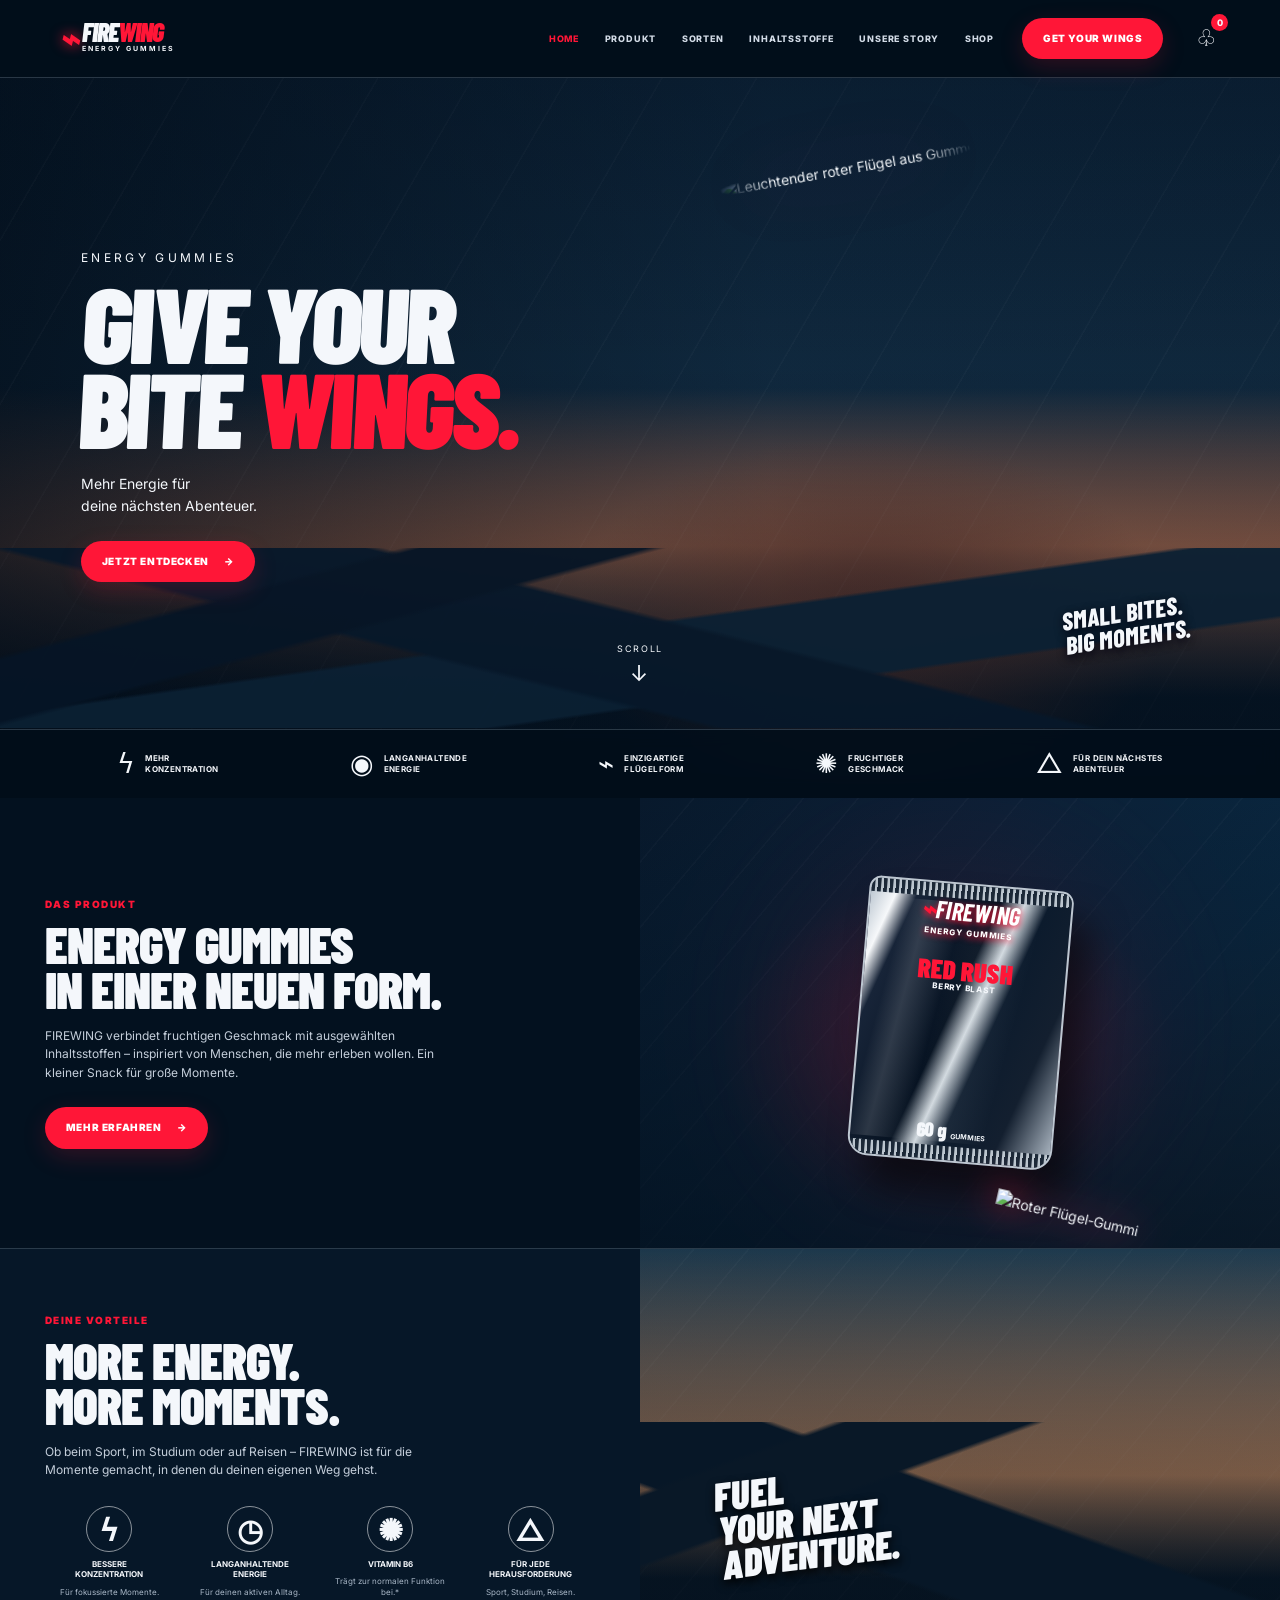
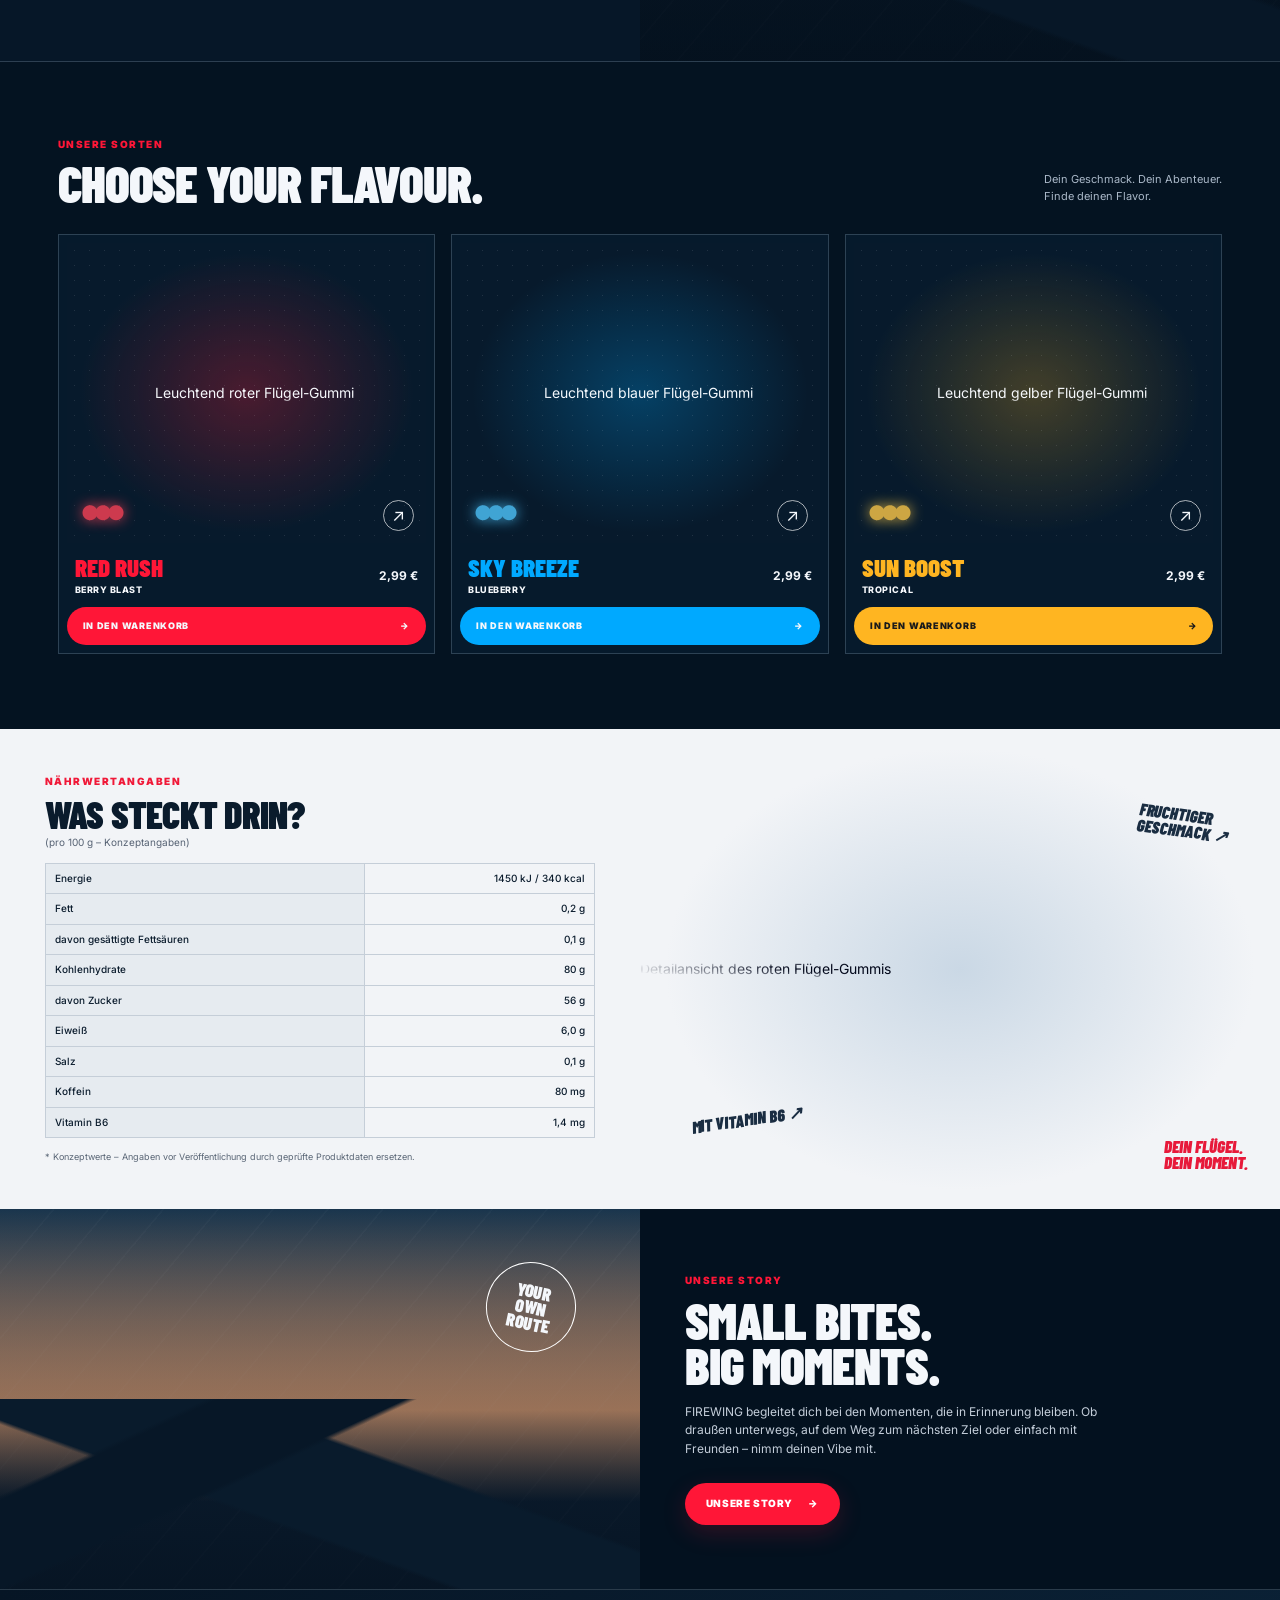
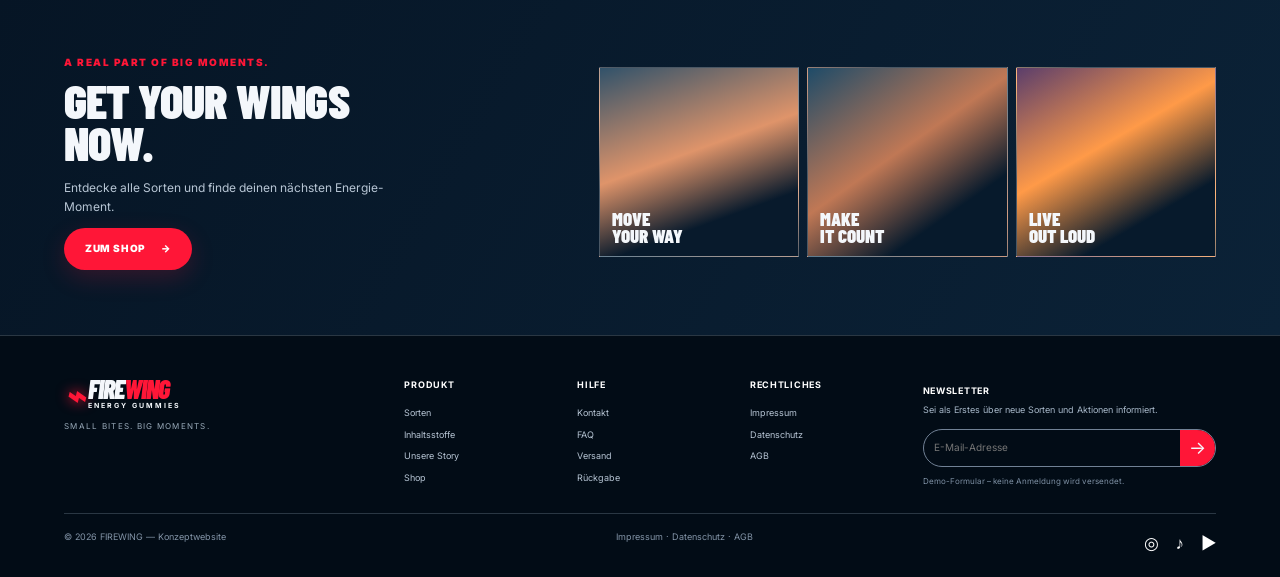
==== index.html @ 2014337f "Add files via upload" ====
<!DOCTYPE html>
<html lang="de">
<head>
<meta charset="UTF-8"><meta name="viewport" content="width=device-width, initial-scale=1">
<meta name="theme-color" content="#04111f">
<meta name="description" content="FIREWING Energy Gummies – kleine Bites, große Momente. Entdecke deine Sorte.">
<title>FIREWING — Energy Gummies</title>
<link rel="preconnect" href="https://fonts.googleapis.com"><link rel="preconnect" href="https://fonts.gstatic.com" crossorigin>
<link href="https://fonts.googleapis.com/css2?family=Barlow+Condensed:wght@500;600;700;800;900&family=Inter:wght@400;500;600;700;800&display=swap" rel="stylesheet">
<link rel="stylesheet" href="style.css"><script src="script.js" defer></script>
</head>
<body>
<header class="header">
  <a class="logo" href="#home" aria-label="FIREWING Startseite"><span class="logo-wings">⌁</span><span>FIRE<span class="red">WING</span><small>ENERGY GUMMIES</small></span></a>
  <button class="mobile-menu" id="menuToggle" aria-label="Navigation öffnen">☰</button>
  <nav id="nav"><a href="#home">HOME</a><a href="#product">PRODUKT</a><a href="#sorten">SORTEN</a><a href="#ingredients">INHALTSSTOFFE</a><a href="#story">UNSERE STORY</a><a href="#shop">SHOP</a></nav>
  <button class="header-cta" data-scroll="#sorten">GET YOUR WINGS</button><button class="cart-icon" id="openCart" aria-label="Warenkorb öffnen">♧ <b id="cartCount">0</b></button>
</header>
<main>
<section class="hero" id="home">
  <div class="hero-bg"></div><div class="hero-content"><p class="kicker">ENERGY GUMMIES</p><h1>GIVE YOUR<br>BITE <em>WINGS.</em></h1><p class="hero-sub">Mehr Energie für<br>deine nächsten Abenteuer.</p><a class="pill-btn" href="#sorten">JETZT ENTDECKEN <span>→</span></a></div>
  <div class="hero-wing wing-float"><img src="assets/red-wing.jpg" alt="Leuchtender roter Flügel aus Gummi"></div>
  <div class="hero-side-note">SMALL BITES.<br>BIG MOMENTS.</div><div class="hero-scroll">SCROLL <span>↓</span></div>
  <div class="benefit-strip"><div>ϟ <span>MEHR<br>KONZENTRATION</span></div><div>◉ <span>LANGANHALTENDE<br>ENERGIE</span></div><div>⌁ <span>EINZIGARTIGE<br>FLÜGELFORM</span></div><div>✺ <span>FRUCHTIGER<br>GESCHMACK</span></div><div>△ <span>FÜR DEIN NÄCHSTES<br>ABENTEUER</span></div></div>
</section>
<section class="product-story split-section" id="product">
  <div class="copy-block"><p class="section-kicker">DAS PRODUKT</p><h2>ENERGY GUMMIES<br>IN EINER NEUEN FORM.</h2><p>FIREWING verbindet fruchtigen Geschmack mit ausgewählten Inhaltsstoffen – inspiriert von Menschen, die mehr erleben wollen. Ein kleiner Snack für große Momente.</p><a class="pill-btn" href="#ingredients">MEHR ERFAHREN <span>→</span></a></div>
  <div class="packshot-scene"><div class="pack-glow"></div><div class="pack"><div class="pack-shine"></div><div class="pack-logo">⌁<b>FIREWING</b><small>ENERGY GUMMIES</small></div><div class="pack-name">RED RUSH</div><div class="pack-flavor">BERRY BLAST</div><img src="assets/red-wing.jpg" alt="" class="pack-wing"><div class="pack-weight">60 g <span>GUMMIES</span></div></div><img class="pack-wing-extra" src="assets/red-wing.jpg" alt="Roter Flügel-Gummi"></div>
</section>
<section class="benefits split-section" id="ingredients">
 <div class="copy-block"><p class="section-kicker">DEINE VORTEILE</p><h2>MORE ENERGY.<br>MORE MOMENTS.</h2><p>Ob beim Sport, im Studium oder auf Reisen – FIREWING ist für die Momente gemacht, in denen du deinen eigenen Weg gehst.</p><div class="benefit-icons"><div><b>ϟ</b><strong>BESSERE<br>KONZENTRATION</strong><small>Für fokussierte Momente.</small></div><div><b>◷</b><strong>LANGANHALTENDE<br>ENERGIE</strong><small>Für deinen aktiven Alltag.</small></div><div><b>✺</b><strong>VITAMIN B6</strong><small>Trägt zur normalen Funktion bei.*</small></div><div><b>△</b><strong>FÜR JEDE<br>HERAUSFORDERUNG</strong><small>Sport, Studium, Reisen.</small></div></div></div>
 <div class="adventure-image"><div class="adventure-caption">FUEL<br>YOUR NEXT<br>ADVENTURE.</div></div>
</section>
<section class="sorten section" id="sorten"><div class="section-head"><div><p class="section-kicker">UNSERE SORTEN</p><h2>CHOOSE YOUR FLAVOUR.</h2></div><p>Dein Geschmack. Dein Abenteuer.<br>Finde deinen Flavor.</p></div>
<div class="product-grid">
<article class="flavor-card red-card"><button class="flavor-art" data-details="red" aria-label="Red Rush Produktdetails öffnen"><img src="assets/red-wing.jpg" alt="Leuchtend roter Flügel-Gummi"><span class="fruit fruit-red">● ● ●</span><span class="round-arrow">↗</span></button><div class="flavor-meta"><div><h3>RED RUSH</h3><p>BERRY BLAST</p></div><strong>2,99 €</strong></div><button class="buy-btn" data-add="red">IN DEN WARENKORB <span>→</span></button></article>
<article class="flavor-card blue-card"><button class="flavor-art" data-details="blue" aria-label="Sky Breeze Produktdetails öffnen"><img src="assets/blue-wing.jpg" alt="Leuchtend blauer Flügel-Gummi"><span class="fruit fruit-blue">● ● ●</span><span class="round-arrow">↗</span></button><div class="flavor-meta"><div><h3>SKY BREEZE</h3><p>BLUEBERRY</p></div><strong>2,99 €</strong></div><button class="buy-btn" data-add="blue">IN DEN WARENKORB <span>→</span></button></article>
<article class="flavor-card yellow-card"><button class="flavor-art" data-details="yellow" aria-label="Sun Boost Produktdetails öffnen"><img src="assets/yellow-wing.jpg" alt="Leuchtend gelber Flügel-Gummi"><span class="fruit fruit-yellow">● ● ●</span><span class="round-arrow">↗</span></button><div class="flavor-meta"><div><h3>SUN BOOST</h3><p>TROPICAL</p></div><strong>2,99 €</strong></div><button class="buy-btn" data-add="yellow">IN DEN WARENKORB <span>→</span></button></article>
</div></section>
<section class="ingredients-band"><div class="nutrition-card"><p class="section-kicker">NÄHRWERTANGABEN</p><h2>WAS STECKT DRIN?</h2><p class="subnote">(pro 100 g – Konzeptangaben)</p><table><tbody><tr><th>Energie</th><td>1450 kJ / 340 kcal</td></tr><tr><th>Fett</th><td>0,2 g</td></tr><tr><th>davon gesättigte Fettsäuren</th><td>0,1 g</td></tr><tr><th>Kohlenhydrate</th><td>80 g</td></tr><tr><th>davon Zucker</th><td>56 g</td></tr><tr><th>Eiweiß</th><td>6,0 g</td></tr><tr><th>Salz</th><td>0,1 g</td></tr><tr><th>Koffein</th><td>80 mg</td></tr><tr><th>Vitamin B6</th><td>1,4 mg</td></tr></tbody></table><small>* Konzeptwerte – Angaben vor Veröffentlichung durch geprüfte Produktdaten ersetzen.</small></div><div class="ingredients-art"><img src="assets/red-wing.jpg" alt="Detailansicht des roten Flügel-Gummis"><div class="annotation annotation-one">FRUCHTIGER<br>GESCHMACK ↗</div><div class="annotation annotation-two">MIT VITAMIN B6 ↗</div><div class="annotation annotation-three">DEIN FLÜGEL.<br>DEIN MOMENT.</div></div></section>
<section class="story split-section" id="story"><div class="story-image"><div class="story-stamp">YOUR<br>OWN<br>ROUTE</div></div><div class="copy-block"><p class="section-kicker">UNSERE STORY</p><h2>SMALL BITES.<br>BIG MOMENTS.</h2><p>FIREWING begleitet dich bei den Momenten, die in Erinnerung bleiben. Ob draußen unterwegs, auf dem Weg zum nächsten Ziel oder einfach mit Freunden – nimm deinen Vibe mit.</p><a class="pill-btn" href="#shop">UNSERE STORY <span>→</span></a></div></section>
<section class="community" id="shop"><div class="community-copy"><p class="section-kicker">A REAL PART OF BIG MOMENTS.</p><h2>GET YOUR WINGS<br>NOW.</h2><p>Entdecke alle Sorten und finde deinen nächsten Energie-Moment.</p><a class="pill-btn" href="#sorten">ZUM SHOP <span>→</span></a></div><div class="community-tiles"><div class="tile tile-one">MOVE<br>YOUR WAY</div><div class="tile tile-two">MAKE<br>IT COUNT</div><div class="tile tile-three">LIVE<br>OUT LOUD</div></div></section>
</main>
<footer class="footer"><div class="footer-brand"><a class="logo" href="#home"><span class="logo-wings">⌁</span><span>FIRE<span class="red">WING</span><small>ENERGY GUMMIES</small></span></a><p>SMALL BITES. BIG MOMENTS.</p></div><div class="footer-column"><b>PRODUKT</b><a href="#sorten">Sorten</a><a href="#ingredients">Inhaltsstoffe</a><a href="#story">Unsere Story</a><a href="#shop">Shop</a></div><div class="footer-column"><b>HILFE</b><a href="#shop">Kontakt</a><a href="#ingredients">FAQ</a><a href="#shop">Versand</a><a href="#shop">Rückgabe</a></div><div class="footer-column"><b>RECHTLICHES</b><a href="#imprint">Impressum</a><a href="#imprint">Datenschutz</a><a href="#imprint">AGB</a></div><form class="newsletter" id="newsletter"><b>NEWSLETTER</b><p>Sei als Erstes über neue Sorten und Aktionen informiert.</p><div><input type="email" placeholder="E-Mail-Adresse" aria-label="E-Mail-Adresse" required><button aria-label="Newsletter anmelden">→</button></div><small id="newsletterMessage">Demo-Formular – keine Anmeldung wird versendet.</small></form><div class="footer-bottom" id="imprint"><span>© 2026 FIREWING — Konzeptwebsite</span><span>Impressum · Datenschutz · AGB</span><span class="socials">◎　♪　▶</span></div></footer>
<div class="overlay" id="overlay"></div><aside class="cart-drawer" id="cartDrawer" aria-label="Warenkorb" aria-hidden="true"><div class="drawer-head"><div><p class="section-kicker">DEINE AUSWAHL</p><h2>IM WARENKORB <span id="drawerCount">(0)</span></h2></div><button id="closeCart" aria-label="Warenkorb schließen">×</button></div><div id="cartItems" class="cart-items"></div><div id="emptyCart" class="empty-cart"><span>⌁</span><h3>NO WINGS YET.</h3><p>Wähle deinen Flavor und starte dein nächstes Abenteuer.</p></div><div id="cartSummary" class="cart-summary"><p><span>Zwischensumme</span><strong id="subtotal">0,00 €</strong></p><small>Versandkosten werden im nächsten Schritt berechnet.</small><button class="pill-btn" id="checkout">ZUR KASSE <span>→</span></button><small>Demo-Shop: Es wird keine echte Bestellung ausgelöst.</small></div></aside>
<div class="product-modal" id="productModal" aria-hidden="true"><button class="modal-close" id="closeModal" aria-label="Schließen">×</button><div id="modalImage" class="modal-image"></div><div class="modal-info"><p class="section-kicker">DEIN FLAVOR</p><h2 id="modalTitle">RED RUSH</h2><p id="modalSubtitle" class="modal-subtitle">BERRY BLAST</p><p id="modalDescription"></p><div class="modal-tabs"><button class="active" data-modal-tab="overview">ÜBERSICHT</button><button data-modal-tab="ingredients">INHALTSSTOFFE</button><button data-modal-tab="nutrition">NÄHRWERTE</button></div><div id="modalTabContent"></div><div class="modal-buy"><strong id="modalPrice">2,99 €</strong><button class="pill-btn" id="modalAdd">JETZT KAUFEN <span>→</span></button></div></div></div>
<div id="toast" class="toast" role="status" aria-live="polite"></div>
</body></html>
---- style.css ----
*{box-sizing:border-box} :root{--bg:#03111f;--bg2:#061a2c;--panel:#071d31;--white:#f4f7fb;--muted:#b4c1d0;--line:rgba(200,222,244,.2);--red:#ff1637;--blue:#00a9ff;--yellow:#ffb521;--head:"Barlow Condensed",Impact,sans-serif;--body:"Inter",Arial,sans-serif}html{scroll-behavior:smooth;scroll-padding-top:85px}body{margin:0;background:var(--bg);color:var(--white);font:14px/1.55 var(--body)}body.lock{overflow:hidden}button,input{font:inherit}button,a{-webkit-tap-highlight-color:transparent}button{cursor:pointer;color:inherit}a{color:inherit;text-decoration:none}.header{height:78px;padding:0 4.5%;display:flex;align-items:center;gap:28px;position:sticky;top:0;z-index:30;background:rgba(2,14,26,.93);border-bottom:1px solid var(--line);backdrop-filter:blur(16px)}.logo{display:flex;align-items:center;gap:5px;font:900 26px/.85 var(--head);font-style:italic;letter-spacing:-1px;white-space:nowrap}.logo-wings{font-size:34px;color:var(--red);text-shadow:0 0 13px #ff1637}.logo .red{color:var(--red)}.logo small{display:block;font:700 7px/1.8 var(--body);letter-spacing:2px;text-align:center}.header nav{display:flex;align-items:center;justify-content:center;gap:clamp(12px,2vw,29px);margin-left:auto}.header nav a,.header-cta{font-size:9px;font-weight:800;letter-spacing:.09em;white-space:nowrap}.header nav a{color:#d2dbe6}.header nav a:first-child,.header nav a:hover{color:var(--red)}.header-cta,.pill-btn{border:0;background:var(--red);color:white;border-radius:99px;font-size:10px;font-weight:900;letter-spacing:.06em;padding:13px 21px;display:inline-flex;align-items:center;justify-content:center;gap:15px;box-shadow:0 8px 24px rgba(255,22,55,.18);transition:transform .2s,filter .2s;white-space:nowrap}.header-cta:hover,.pill-btn:hover{transform:translateY(-2px);filter:brightness(1.1)}.cart-icon{background:transparent;border:0;font-size:23px;position:relative;padding:5px}.cart-icon b{position:absolute;right:-6px;top:-2px;width:17px;height:17px;border-radius:50%;background:var(--red);font:800 9px var(--body);display:grid;place-items:center}.mobile-menu{display:none;background:none;border:0;font-size:24px}.hero{min-height:650px;position:relative;overflow:hidden;display:flex;align-items:center;padding:60px 4.5% 105px;background:linear-gradient(90deg,rgba(2,13,25,.8),rgba(2,13,25,.28) 60%,rgba(2,13,25,.3)),radial-gradient(ellipse at 68% 75%,#8b4b39 0,transparent 24%),linear-gradient(180deg,#102a43 0%,#15334c 43%,#e18b63 65%,#0a1d30 86%)}.hero:before{content:"";position:absolute;inset:0;background:linear-gradient(180deg,rgba(1,12,23,.2),transparent 40%,rgba(2,13,25,.7)),repeating-linear-gradient(120deg,transparent 0 80px,rgba(255,255,255,.025) 81px 82px);pointer-events:none}.hero:after{content:"";position:absolute;left:-4%;right:-4%;bottom:70px;height:180px;background:linear-gradient(165deg,transparent 0 22%,#061526 23% 34%,transparent 35%),linear-gradient(14deg,transparent 0 36%,#07182a 37% 54%,transparent 55%),linear-gradient(172deg,transparent 0 46%,#0b2033 47% 68%,transparent 69%);opacity:.95}.hero-content{position:relative;z-index:3;max-width:590px}.kicker{letter-spacing:.28em;font-size:12px;margin:0 0 12px}.hero h1{font:900 clamp(68px,8.3vw,120px)/.8 var(--head);letter-spacing:-.035em;margin:0;text-transform:uppercase;transform:skew(-3deg)}.hero h1 em{font-style:normal;color:var(--red)}.hero-sub{font-size:14px;margin:24px 0 24px}.hero-wing{position:absolute;z-index:2;width:40%;right:4%;top:8%;transform:rotate(-10deg);filter:drop-shadow(0 0 35px rgba(255,25,55,.42));animation:float 6s ease-in-out infinite}.hero-wing img{width:100%;height:auto;mix-blend-mode:screen;mask-image:radial-gradient(ellipse at center,black 43%,transparent 72%)}@keyframes float{0%,100%{transform:translateY(0) rotate(-10deg)}50%{transform:translateY(-13px) rotate(-6deg)}}.hero-side-note{position:absolute;z-index:3;right:7%;bottom:150px;font:italic 800 25px/.95 var(--head);transform:rotate(-8deg);text-shadow:0 3px 10px #001}.hero-scroll{position:absolute;z-index:4;bottom:108px;left:50%;transform:translateX(-50%);font-size:9px;letter-spacing:.18em;text-align:center}.hero-scroll span{display:block;font-size:22px}.benefit-strip{position:absolute;z-index:5;bottom:0;left:0;right:0;min-height:69px;background:rgba(2,14,26,.84);border-top:1px solid var(--line);display:flex;justify-content:space-around;align-items:center;gap:12px;padding:12px 4.5%;backdrop-filter:blur(9px)}.benefit-strip div{display:flex;align-items:center;gap:10px;font-size:27px}.benefit-strip span{font-size:8px;font-weight:700;line-height:1.35;letter-spacing:.05em}.split-section{display:grid;grid-template-columns:1fr 1fr;min-height:350px;border-bottom:1px solid var(--line);position:relative;overflow:hidden}.copy-block{padding:64px 7%;align-self:center;position:relative;z-index:2}.section-kicker{font-size:10px;color:var(--red);font-weight:900;letter-spacing:.15em;margin:0 0 8px}.copy-block h2,.section-head h2,.nutrition-card h2,.community h2{font:900 clamp(36px,4vw,55px)/.88 var(--head);letter-spacing:-.02em;margin:0 0 16px;text-transform:uppercase}.copy-block p:not(.section-kicker){font-size:12px;color:#c4ceda;max-width:420px}.copy-block .pill-btn{margin-top:13px}.packshot-scene{position:relative;min-height:380px;display:grid;place-items:center;overflow:hidden;background:radial-gradient(ellipse at 48% 57%,rgba(255,24,58,.22),transparent 48%),linear-gradient(140deg,#08192c,#0a2740 65%,#172d42)}.packshot-scene:before,.adventure-image:before,.story-image:before{content:"";position:absolute;inset:0;background:linear-gradient(180deg,transparent,#020d19a8),repeating-linear-gradient(130deg,transparent 0 40px,rgba(255,255,255,.025) 41px 42px)}.pack-glow{position:absolute;width:310px;height:310px;border-radius:50%;background:#ff183b;filter:blur(90px);opacity:.13}.pack{width:205px;height:280px;position:relative;z-index:2;border-radius:12px 12px 20px 20px;background:linear-gradient(110deg,#b4c0cb,#f6f8fa 10%,#172438 17%,#071322 45%,#d1d9df 53%,#0c1b2d 61%,#131f2f 80%,#b2bdc8);box-shadow:20px 30px 35px #0008;transform:rotate(5deg);border:2px solid #bdc7d1;overflow:hidden;text-align:center;padding:15px 9px}.pack:before,.pack:after{content:"";position:absolute;left:0;right:0;height:14px;background:repeating-linear-gradient(90deg,#1b2837 0 3px,#bbc5ce 4px 6px);top:0}.pack:after{top:auto;bottom:0}.pack-shine{position:absolute;inset:18px 0;background:linear-gradient(100deg,transparent 15%,#fff2 24%,transparent 39%,#fff1 55%,transparent 72%)}.pack-logo{position:relative;z-index:2;color:white;font:italic 900 25px/.9 var(--head);text-shadow:0 2px 6px #f13}.pack-logo:first-letter{color:var(--red)}.pack-logo small{display:block;font:800 8px var(--body);letter-spacing:1px;margin-top:5px}.pack-name{position:relative;z-index:2;color:var(--red);font:900 27px/.9 var(--head);margin-top:20px}.pack-flavor{position:relative;z-index:2;font-size:8px;font-weight:800;letter-spacing:.1em}.pack-wing{position:absolute;z-index:1;width:160%;left:-28%;top:36%;mix-blend-mode:screen;opacity:.95}.pack-weight{position:absolute;z-index:3;bottom:18px;left:0;right:0;font:900 20px var(--head)}.pack-weight span{font:700 7px var(--body)}.pack-wing-extra{position:absolute;width:53%;right:-8%;bottom:0;z-index:3;mix-blend-mode:screen;filter:drop-shadow(0 0 18px #f13);transform:rotate(13deg)}.benefits{background:linear-gradient(90deg,#061728 0%,#061728 50%,transparent 100%)}.benefit-icons{display:grid;grid-template-columns:repeat(4,1fr);gap:12px;margin-top:26px}.benefit-icons div{text-align:center;display:flex;flex-direction:column;align-items:center;gap:7px}.benefit-icons b{font-size:30px;border:1px solid #ffffff88;border-radius:50%;width:46px;height:46px;display:grid;place-items:center}.benefit-icons strong{font-size:8px;line-height:1.3}.benefit-icons small{font-size:8px;color:#aab8c8;line-height:1.3}.adventure-image{position:relative;min-height:400px;background:linear-gradient(90deg,#06152345,#06152333),linear-gradient(180deg,#24445a,#e7a06c 55%,#0b1c2c 80%);overflow:hidden}.adventure-image:after{content:"";position:absolute;inset:42% -10% 0;background:linear-gradient(160deg,transparent 0 18%,#091827 19% 32%,transparent 33%),linear-gradient(20deg,transparent 0 38%,#071727 39% 59%,transparent 60%)}.adventure-caption{position:absolute;z-index:2;left:12%;bottom:22%;font:italic 900 40px/.85 var(--head);transform:rotate(-7deg);text-shadow:0 4px 10px #000}.sorten{padding:75px 4.5%;background:#041321}.section-head{display:flex;align-items:flex-end;justify-content:space-between;margin-bottom:28px}.section-head h2{margin-bottom:0}.section-head>p{font-size:11px;color:#aab8c8;margin:0}.product-grid{display:grid;grid-template-columns:repeat(3,1fr);gap:16px}.flavor-card{min-width:0;border:1px solid var(--line);background:#061a2c;padding:8px;transition:transform .25s,border-color .25s}.flavor-card:hover{transform:translateY(-5px);border-color:#ffffff77}.flavor-art{width:100%;height:250px;position:relative;display:grid;place-items:center;overflow:hidden;border:0;background:radial-gradient(ellipse at center,rgba(255,30,55,.27),transparent 66%),#071a2c}.blue-card .flavor-art{background:radial-gradient(ellipse at center,rgba(0,169,255,.27),transparent 66%),#071a2c}.yellow-card .flavor-art{background:radial-gradient(ellipse at center,rgba(255,181,33,.24),transparent 66%),#071a2c}.flavor-art:before{content:"";position:absolute;inset:0;background-image:radial-gradient(#ffffff44 .7px,transparent .7px);background-size:15px 15px;opacity:.4}.flavor-art img{width:115%;position:relative;z-index:1;mix-blend-mode:screen;mask-image:radial-gradient(ellipse at center,black 45%,transparent 74%);transition:transform .3s}.flavor-card:hover .flavor-art img{transform:scale(1.08) rotate(-3deg)}.blue-card .flavor-art img{filter:saturate(1.2)}.fruit{position:absolute;left:14px;bottom:14px;font-size:20px;letter-spacing:-5px;text-shadow:0 0 14px currentColor;opacity:.8}.fruit-red{color:#ff4357}.fruit-blue{color:#4fc7ff}.fruit-yellow{color:#ffca49}.round-arrow{position:absolute;right:12px;bottom:12px;border:1px solid #ffffffa6;width:31px;height:31px;border-radius:50%;display:grid;place-items:center;font-size:17px;z-index:3}.flavor-meta{display:flex;justify-content:space-between;align-items:center;padding:13px 8px 10px}.flavor-meta h3{font:900 25px/.95 var(--head);margin:0;color:var(--red)}.blue-card .flavor-meta h3{color:var(--blue)}.yellow-card .flavor-meta h3{color:var(--yellow)}.flavor-meta p{font-size:9px;font-weight:800;letter-spacing:.06em;margin:4px 0 0}.flavor-meta>strong{font-size:12px}.buy-btn{width:100%;border:0;border-radius:99px;background:var(--red);padding:12px 16px;font-size:9px;font-weight:900;letter-spacing:.08em;display:flex;justify-content:space-between;align-items:center}.blue-card .buy-btn{background:var(--blue)}.yellow-card .buy-btn{background:var(--yellow);color:#1b1b1b}.ingredients-band{display:grid;grid-template-columns:1fr 1fr;background:#f2f4f7;color:#0a1b2c;min-height:420px}.nutrition-card{padding:45px 7%;align-self:center}.nutrition-card .section-kicker{color:#f01838}.nutrition-card h2{font-size:38px;margin-bottom:4px}.nutrition-card .subnote{font-size:10px;color:#566273;margin:0 0 12px}.nutrition-card table{border-collapse:collapse;width:100%;font-size:10px}.nutrition-card th,.nutrition-card td{border:1px solid #c5ced8;padding:7px 9px;text-align:left;font-weight:500}.nutrition-card td{text-align:right;white-space:nowrap}.nutrition-card th{background:#e6ebf0}.nutrition-card small{display:block;font-size:9px;color:#596575;margin-top:12px}.ingredients-art{position:relative;display:grid;place-items:center;overflow:hidden;background:radial-gradient(ellipse at center,#cad8e5,#f2f4f7 65%)}.ingredients-art>img{width:105%;mix-blend-mode:multiply;filter:contrast(1.2);mask-image:radial-gradient(ellipse at center,black 35%,transparent 72%)}.annotation{position:absolute;font:italic 900 17px/.95 var(--head);color:#1a2d42}.annotation-one{right:8%;top:16%;transform:rotate(8deg)}.annotation-two{left:8%;bottom:17%;transform:rotate(-8deg)}.annotation-three{right:5%;bottom:8%;color:#e7193a}.story{grid-template-columns:1fr 1fr}.story-image{position:relative;min-height:380px;background:linear-gradient(180deg,#19354d,#eaa779 53%,#102439 77%);overflow:hidden}.story-image:after{content:"";position:absolute;inset:50% -10% 0;background:linear-gradient(155deg,transparent 0 23%,#071727 24% 40%,transparent 41%),linear-gradient(20deg,transparent 0 40%,#091b2c 41% 62%,transparent 63%)}.story-stamp{position:absolute;z-index:2;right:10%;top:14%;border:1px solid white;border-radius:50%;width:90px;height:90px;display:grid;place-items:center;text-align:center;font:900 18px/.9 var(--head);transform:rotate(12deg)}.community{display:grid;grid-template-columns:.9fr 1.1fr;gap:30px;padding:65px 5%;background:linear-gradient(120deg,#061525,#0b2237);align-items:center}.community h2{font-size:48px}.community-copy p:not(.section-kicker){color:#b7c5d4;font-size:12px;max-width:330px}.community-tiles{display:grid;grid-template-columns:repeat(3,1fr);gap:8px}.tile{height:190px;display:flex;align-items:flex-end;padding:12px;font:900 19px/.9 var(--head);background:linear-gradient(160deg,#31526a,#df946a 45%,#081a2c 75%);border:1px solid #ffffff44}.tile-two{background:linear-gradient(145deg,#1e4b68,#c07855 45%,#071a2c 75%)}.tile-three{background:linear-gradient(150deg,#5b3e6b,#ff9a48 42%,#071a2c 75%)}.footer{padding:42px 5% 20px;display:grid;grid-template-columns:1.5fr repeat(3,.7fr) 1.4fr;gap:26px;background:#020c16;border-top:1px solid var(--line)}.footer-brand p{font-size:8px;letter-spacing:.16em;color:#9aabba}.footer-column{display:flex;flex-direction:column;gap:8px;font-size:9px;color:#b7c5d4}.footer-column b,.newsletter>b{font-size:9px;color:white;letter-spacing:.08em;margin-bottom:6px}.newsletter p{font-size:9px;color:#a8b8c9;margin:4px 0 12px}.newsletter>div{display:flex;border:1px solid #718195;border-radius:99px;overflow:hidden}.newsletter input{width:100%;min-width:0;background:transparent;border:0;padding:10px;color:white;font-size:10px;outline:0}.newsletter button{border:0;background:var(--red);width:39px;font-size:18px}.newsletter small{font-size:8px;color:#7e90a4;display:block;margin-top:8px}.footer-bottom{grid-column:1/-1;border-top:1px solid var(--line);padding-top:16px;display:flex;justify-content:space-between;color:#8394a7;font-size:9px}.socials{font-size:17px;color:#fff}.overlay{position:fixed;inset:0;background:#000a;z-index:50;opacity:0;pointer-events:none;transition:opacity .25s}.overlay.open{opacity:1;pointer-events:auto}.cart-drawer{position:fixed;z-index:51;right:0;top:0;bottom:0;width:min(440px,100%);background:#041525;border-left:1px solid var(--line);padding:26px;transform:translateX(105%);transition:transform .3s;display:flex;flex-direction:column}.cart-drawer.open{transform:translateX(0)}.drawer-head{display:flex;justify-content:space-between;align-items:center;border-bottom:1px solid var(--line);padding-bottom:18px}.drawer-head h2{font:900 28px var(--head);margin:0}.drawer-head h2 span{font:600 11px var(--body);color:#9aabba}.drawer-head button,.modal-close{background:none;border:0;font-size:30px}.cart-items{overflow:auto;flex:1}.cart-row{display:grid;grid-template-columns:75px 1fr auto;gap:13px;align-items:center;padding:15px 0;border-bottom:1px solid var(--line)}.cart-thumb{height:75px;background:#071e31;display:grid;place-items:center;overflow:hidden}.cart-thumb img{width:140%;mix-blend-mode:screen}.cart-row h3{font:900 21px var(--head);margin:0}.cart-row p{font-size:9px;color:#aebdcb;margin:0}.qty{display:flex;align-items:center;gap:12px;margin-top:7px}.qty button{width:23px;height:23px;background:transparent;border:1px solid #617387}.cart-row>strong{font-size:11px;white-space:nowrap}.empty-cart{text-align:center;margin:auto;max-width:250px}.empty-cart>span{font-size:50px;color:var(--red)}.empty-cart h3{font:900 31px var(--head);margin:0}.empty-cart p{font-size:11px;color:#aebdcb}.cart-summary{border-top:1px solid var(--line);padding-top:16px}.cart-summary>p{display:flex;justify-content:space-between;font-size:12px}.cart-summary small{display:block;color:#91a4b8;font-size:9px;margin:6px 0}.cart-summary .pill-btn{width:100%;margin:10px 0}.product-modal{position:fixed;z-index:60;display:none;grid-template-columns:.85fr 1.15fr;width:min(900px,calc(100% - 30px));max-height:90vh;overflow:auto;left:50%;top:50%;transform:translate(-50%,-50%);background:#041525;border:1px solid var(--line);box-shadow:0 30px 100px #000b}.product-modal.open{display:grid}.modal-close{position:absolute;right:13px;top:7px;z-index:3}.modal-image{min-height:420px;background:radial-gradient(ellipse,#1d3245,#061525);display:grid;place-items:center;overflow:hidden}.modal-image img{width:125%;mix-blend-mode:screen;mask-image:radial-gradient(ellipse at center,black 45%,transparent 75%)}.modal-info{padding:38px 30px}.modal-info h2{font:900 45px/.9 var(--head);margin:0}.modal-subtitle{font-size:10px;font-weight:800;letter-spacing:.1em}.modal-info>p:not(.section-kicker){color:#bac7d5;font-size:11px}.modal-tabs{display:flex;gap:16px;border-bottom:1px solid var(--line);margin-top:20px}.modal-tabs button{padding:10px 0;background:none;border:0;font-size:8px;font-weight:800;color:#9eafc1;border-bottom:2px solid transparent}.modal-tabs button.active{border-color:var(--red);color:white}.modal-tab-content{font-size:10px;color:#b9c6d5;min-height:100px;padding:12px 0}.modal-tab-content ul{padding-left:18px}.nutrition-table{width:100%;border-collapse:collapse}.nutrition-table td{border:1px solid #ffffff22;padding:6px}.modal-buy{display:flex;align-items:center;justify-content:space-between;border-top:1px solid var(--line);padding-top:14px}.modal-buy strong{font-size:19px}.toast{position:fixed;z-index:80;bottom:25px;left:50%;transform:translate(-50%,20px);background:#f5f7fb;color:#061525;padding:12px 18px;border-radius:99px;font-size:11px;font-weight:800;opacity:0;pointer-events:none;transition:.25s;white-space:nowrap}.toast.show{opacity:1;transform:translate(-50%,0)}@media(min-width:1250px){.hero{min-height:720px}.hero-content{margin-left:2%}.packshot-scene{min-height:450px}.flavor-art{height:300px}}@media(max-width:900px){.header{gap:14px;padding:0 3%}.header nav{gap:12px}.header nav a{font-size:8px}.header-cta{padding:11px 14px;font-size:8px}.hero{min-height:580px}.hero h1{font-size:clamp(65px,10vw,95px)}.hero-wing{width:48%;right:-1%;top:14%}.benefit-strip{padding-left:2%;padding-right:2%}.benefit-strip div{gap:5px}.benefit-strip span{font-size:7px}.copy-block{padding:45px 6%}.benefit-icons{grid-template-columns:repeat(2,1fr)}.flavor-art{height:210px}.footer{grid-template-columns:repeat(4,1fr)}.footer-brand{grid-column:span 2}.newsletter{grid-column:span 2}}@media(max-width:650px){.header{height:64px;padding:0 5%;gap:12px}.logo{font-size:23px}.logo-wings{font-size:28px}.mobile-menu{display:block;order:4;margin-left:2px}.header nav{display:none;position:absolute;top:63px;left:0;right:0;margin:0;background:#041525;border-bottom:1px solid var(--line);padding:20px 6%;flex-direction:column;align-items:flex-start;gap:20px}.header nav.open{display:flex}.header nav a{font-size:11px}.header-cta{margin-left:auto;padding:10px 13px}.cart-icon{font-size:20px}.hero{min-height:720px;display:block;padding:72px 6% 100px;background:linear-gradient(180deg,#0a2238 0%,#233b50 35%,#d58c6b 58%,#061525 82%)}.hero-content{z-index:4}.kicker{font-size:10px}.hero h1{font-size:clamp(66px,17vw,94px)}.hero-sub{margin:18px 0}.hero-wing{width:112%;right:-25%;top:37%;opacity:.95}.hero-side-note{font-size:21px;right:7%;bottom:130px}.hero-scroll{bottom:78px}.benefit-strip{min-height:65px;justify-content:space-around;gap:4px;padding:8px 3%}.benefit-strip div{font-size:20px;display:flex;flex-direction:column;gap:1px;text-align:center}.benefit-strip span{font-size:6px}.split-section{grid-template-columns:1fr}.copy-block{padding:48px 6%}.copy-block h2,.section-head h2{font-size:43px}.packshot-scene{min-height:350px}.pack{width:190px;height:260px}.pack-wing-extra{width:55%}.benefits .copy-block{order:1}.adventure-image{order:2;min-height:300px}.benefit-icons{gap:18px}.benefit-icons strong{font-size:8px}.sorten{padding:55px 5%}.section-head{display:block}.section-head>p{margin-top:14px}.product-grid{grid-template-columns:1fr;gap:16px}.flavor-art{height:280px}.flavor-art img{width:100%}.flavor-meta h3{font-size:29px}.ingredients-band{grid-template-columns:1fr}.nutrition-card{padding:38px 6%}.ingredients-art{min-height:300px;grid-row:1}.ingredients-art>img{width:100%}.annotation{font-size:13px}.story-image{min-height:290px}.story .copy-block{order:2}.community{grid-template-columns:1fr;padding:48px 6%;gap:24px}.community h2{font-size:43px}.tile{height:140px;font-size:15px;padding:8px}.footer{grid-template-columns:repeat(2,1fr);padding:35px 6% 20px;gap:25px 18px}.footer-brand{grid-column:1/-1}.newsletter{grid-column:1/-1}.footer-bottom{gap:10px;flex-wrap:wrap}.footer-bottom span:nth-child(2){display:none}.product-modal.open{grid-template-columns:1fr;max-height:92vh}.modal-image{min-height:185px;max-height:190px}.modal-image img{width:72%}.modal-info{padding:24px 20px}.modal-info h2{font-size:39px}.modal-buy{gap:12px;flex-wrap:wrap}.cart-drawer{padding:22px 18px}}@media(prefers-reduced-motion:reduce){*,*:before,*:after{animation:none!important;scroll-behavior:auto!important;transition:none!important}}
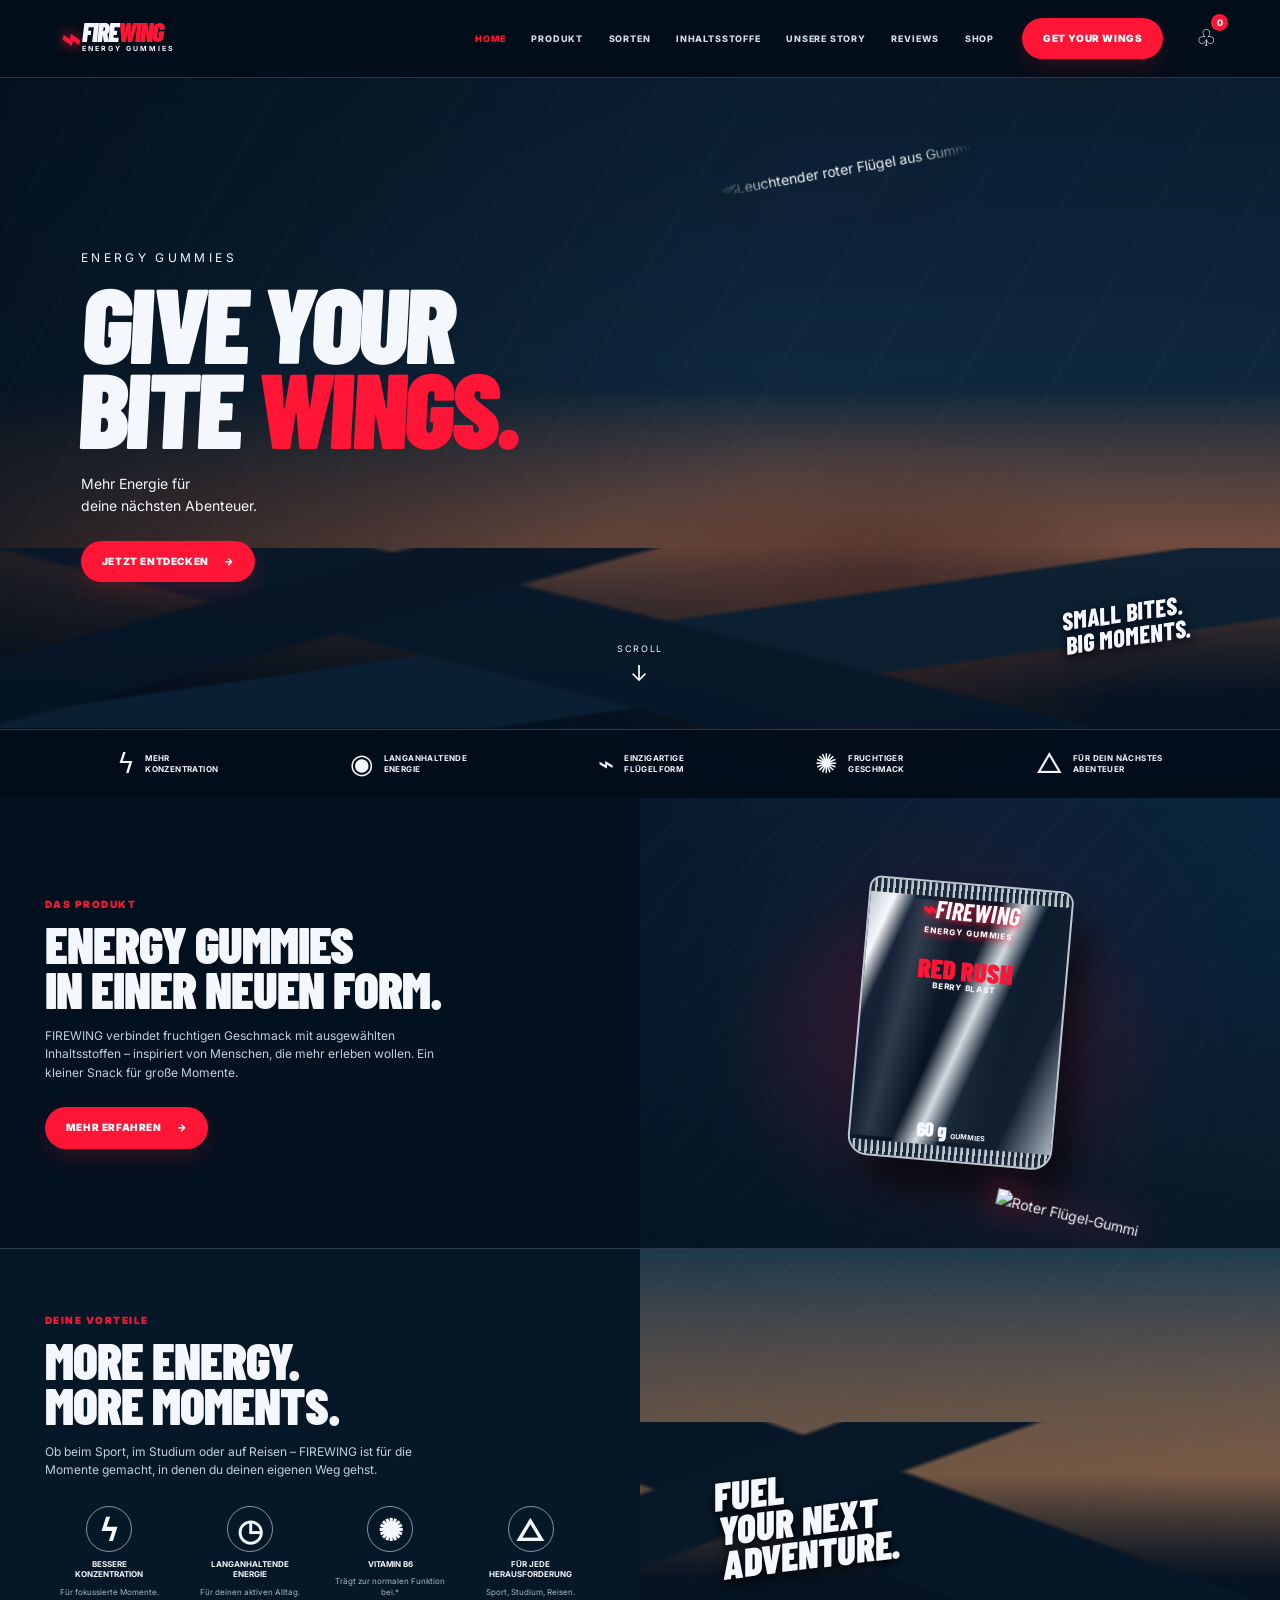
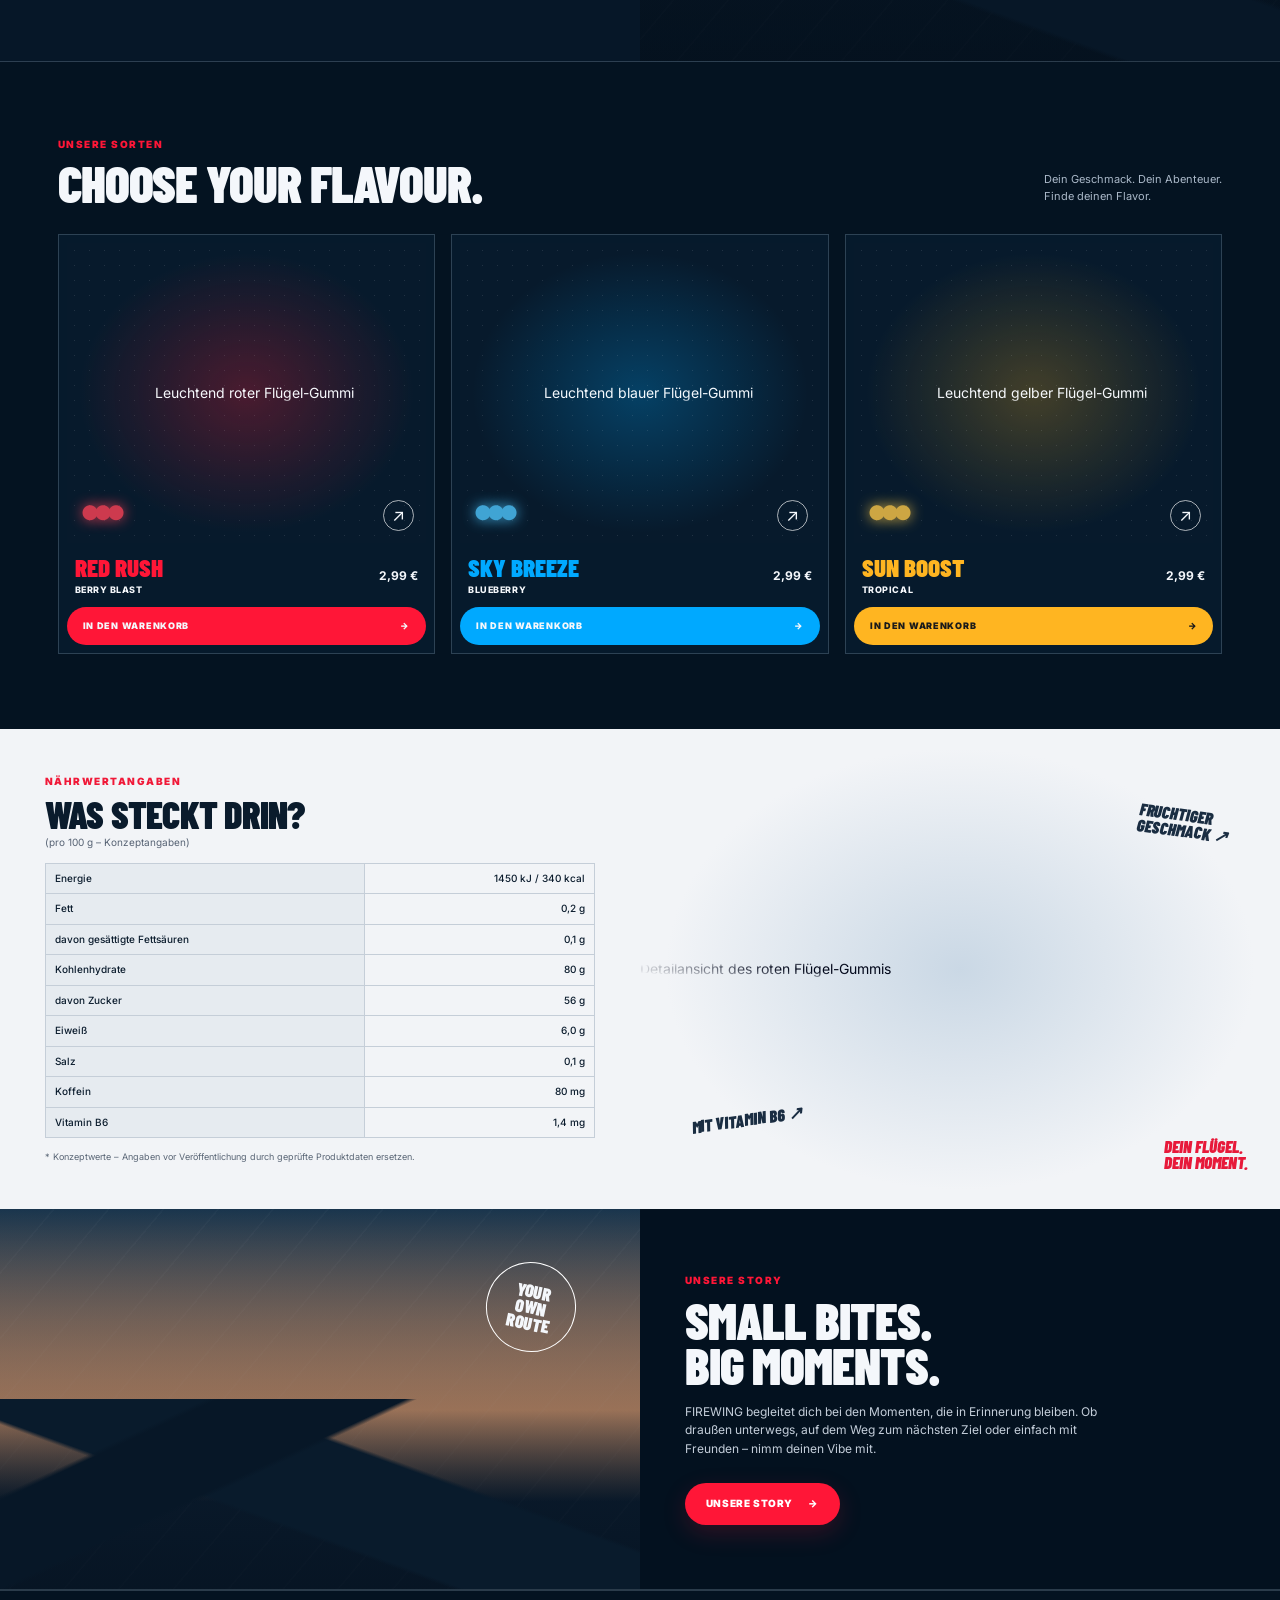
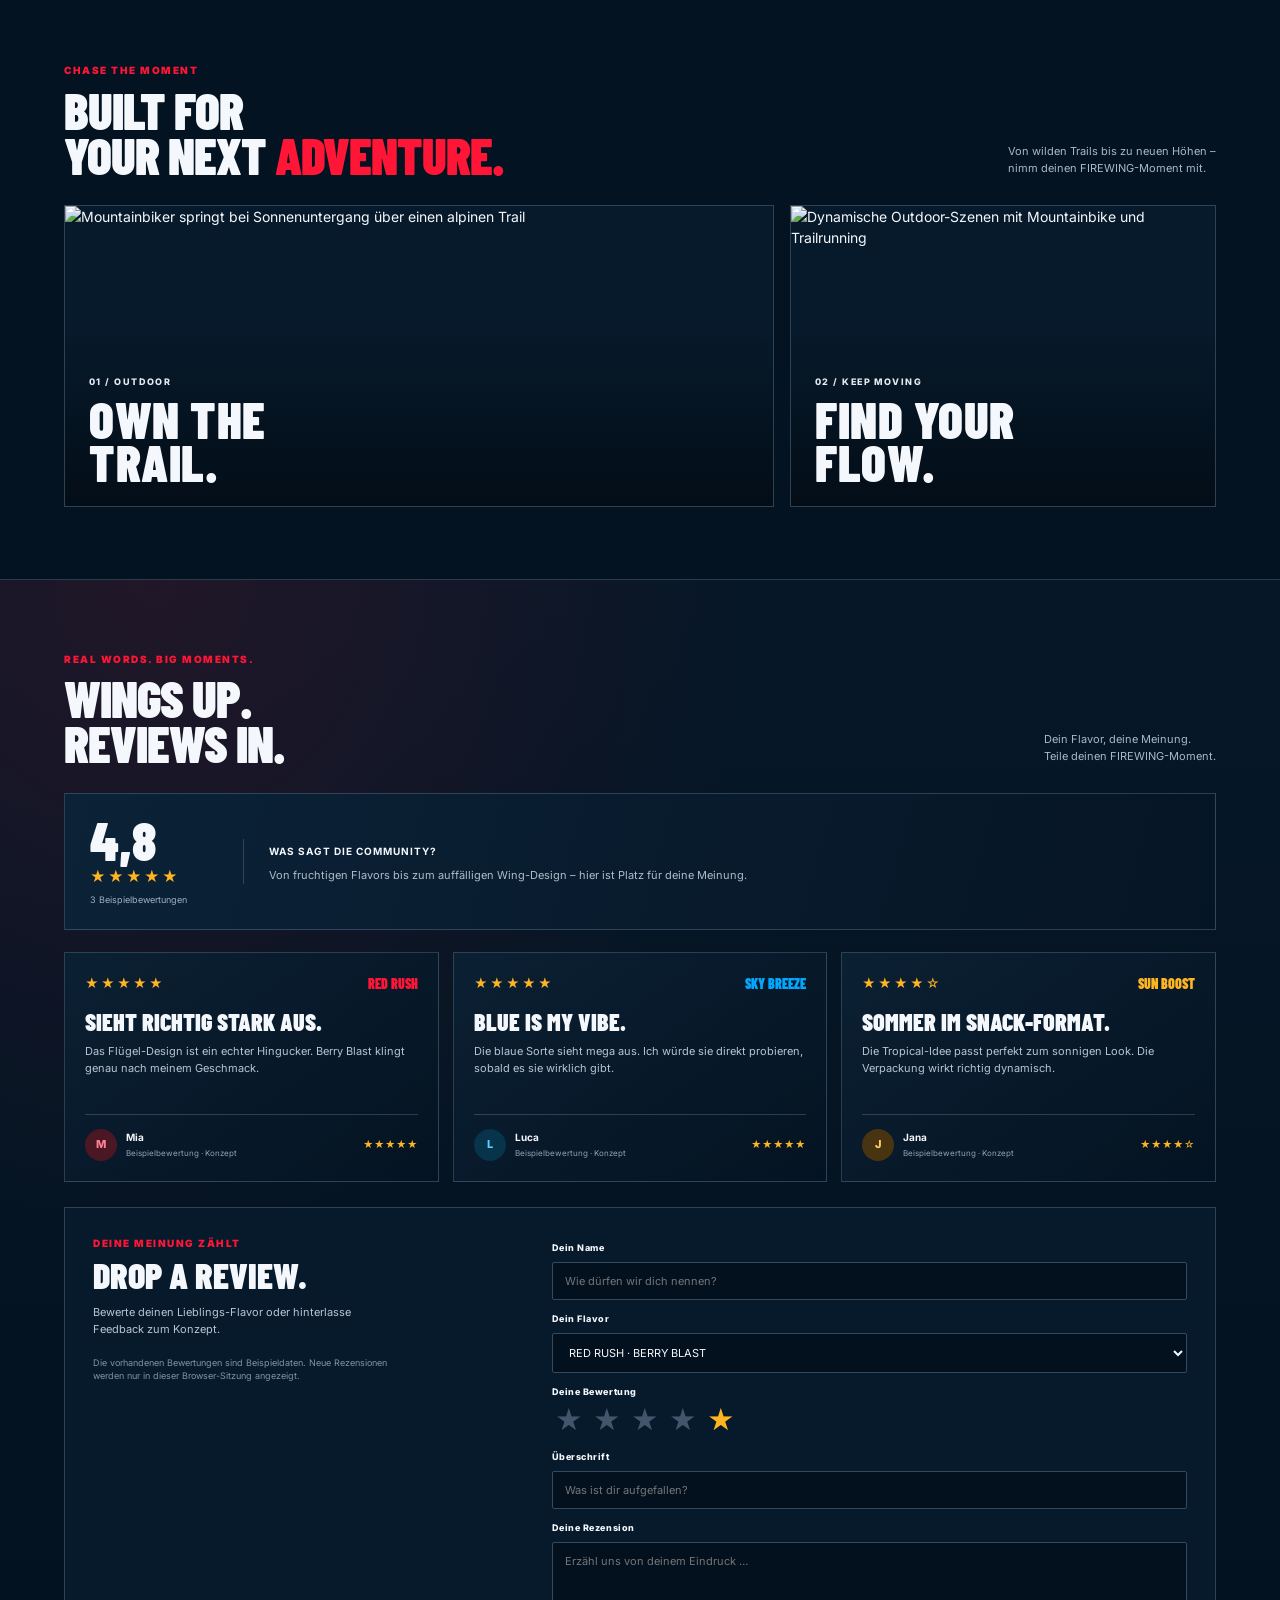
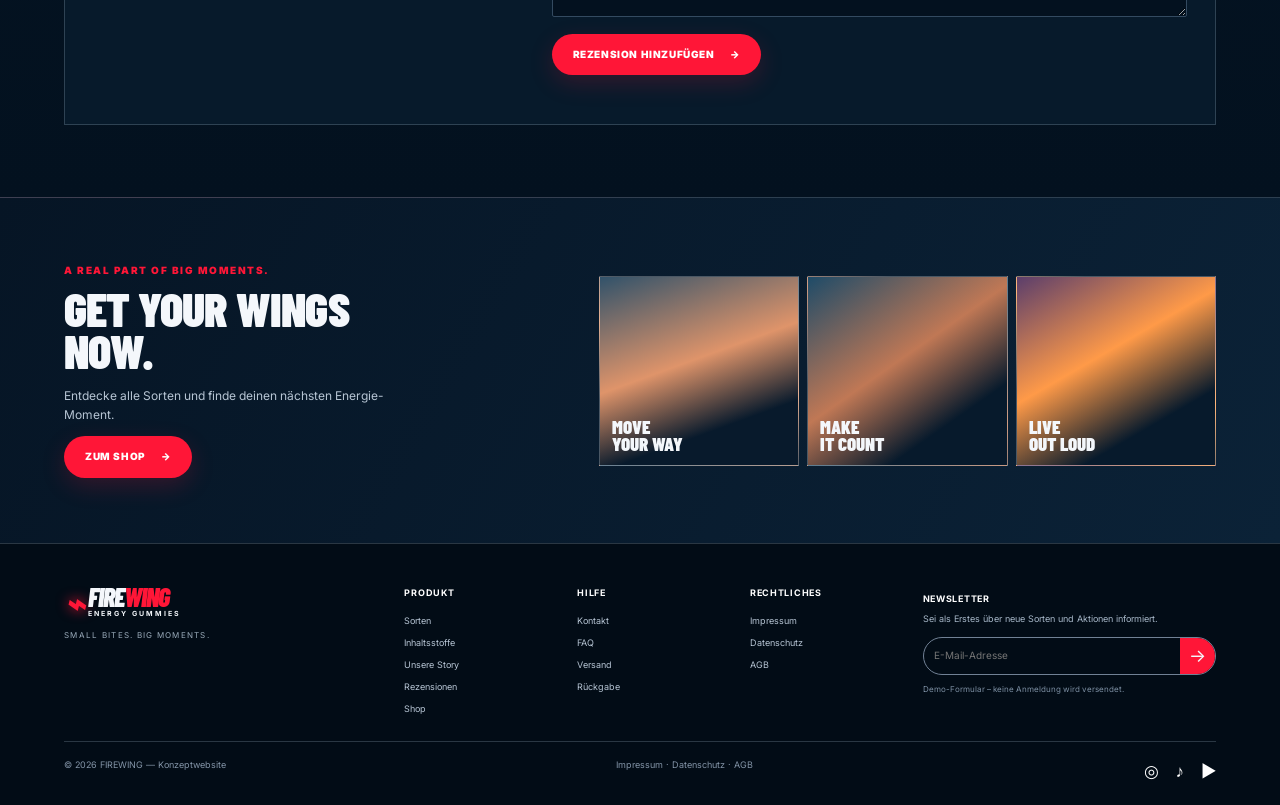
==== commit c6732b02: "Add files via upload" ====
--- a/index.html
+++ b/index.html
@@ -13,7 +13,7 @@
 <header class="header">
   <a class="logo" href="#home" aria-label="FIREWING Startseite"><span class="logo-wings">⌁</span><span>FIRE<span class="red">WING</span><small>ENERGY GUMMIES</small></span></a>
   <button class="mobile-menu" id="menuToggle" aria-label="Navigation öffnen">☰</button>
-  <nav id="nav"><a href="#home">HOME</a><a href="#product">PRODUKT</a><a href="#sorten">SORTEN</a><a href="#ingredients">INHALTSSTOFFE</a><a href="#story">UNSERE STORY</a><a href="#shop">SHOP</a></nav>
+  <nav id="nav"><a href="#home">HOME</a><a href="#product">PRODUKT</a><a href="#sorten">SORTEN</a><a href="#ingredients">INHALTSSTOFFE</a><a href="#story">UNSERE STORY</a><a href="#reviews">REVIEWS</a><a href="#shop">SHOP</a></nav>
   <button class="header-cta" data-scroll="#sorten">GET YOUR WINGS</button><button class="cart-icon" id="openCart" aria-label="Warenkorb öffnen">♧ <b id="cartCount">0</b></button>
 </header>
 <main>
@@ -39,9 +39,29 @@
 </div></section>
 <section class="ingredients-band"><div class="nutrition-card"><p class="section-kicker">NÄHRWERTANGABEN</p><h2>WAS STECKT DRIN?</h2><p class="subnote">(pro 100 g – Konzeptangaben)</p><table><tbody><tr><th>Energie</th><td>1450 kJ / 340 kcal</td></tr><tr><th>Fett</th><td>0,2 g</td></tr><tr><th>davon gesättigte Fettsäuren</th><td>0,1 g</td></tr><tr><th>Kohlenhydrate</th><td>80 g</td></tr><tr><th>davon Zucker</th><td>56 g</td></tr><tr><th>Eiweiß</th><td>6,0 g</td></tr><tr><th>Salz</th><td>0,1 g</td></tr><tr><th>Koffein</th><td>80 mg</td></tr><tr><th>Vitamin B6</th><td>1,4 mg</td></tr></tbody></table><small>* Konzeptwerte – Angaben vor Veröffentlichung durch geprüfte Produktdaten ersetzen.</small></div><div class="ingredients-art"><img src="assets/red-wing.jpg" alt="Detailansicht des roten Flügel-Gummis"><div class="annotation annotation-one">FRUCHTIGER<br>GESCHMACK ↗</div><div class="annotation annotation-two">MIT VITAMIN B6 ↗</div><div class="annotation annotation-three">DEIN FLÜGEL.<br>DEIN MOMENT.</div></div></section>
 <section class="story split-section" id="story"><div class="story-image"><div class="story-stamp">YOUR<br>OWN<br>ROUTE</div></div><div class="copy-block"><p class="section-kicker">UNSERE STORY</p><h2>SMALL BITES.<br>BIG MOMENTS.</h2><p>FIREWING begleitet dich bei den Momenten, die in Erinnerung bleiben. Ob draußen unterwegs, auf dem Weg zum nächsten Ziel oder einfach mit Freunden – nimm deinen Vibe mit.</p><a class="pill-btn" href="#shop">UNSERE STORY <span>→</span></a></div></section>
+
+<section class="action-gallery" id="adventure">
+  <div class="section-head"><div><p class="section-kicker">CHASE THE MOMENT</p><h2>BUILT FOR<br>YOUR NEXT <em>ADVENTURE.</em></h2></div><p>Von wilden Trails bis zu neuen Höhen –<br>nimm deinen FIREWING-Moment mit.</p></div>
+  <div class="action-gallery-grid">
+    <figure class="action-photo action-photo-main"><img src="assets/mtb-action.png" alt="Mountainbiker springt bei Sonnenuntergang über einen alpinen Trail"><figcaption><span>01 / OUTDOOR</span><strong>OWN THE<br>TRAIL.</strong></figcaption></figure>
+    <figure class="action-photo action-photo-secondary"><img src="assets/action-diptych.png" alt="Dynamische Outdoor-Szenen mit Mountainbike und Trailrunning"><figcaption><span>02 / KEEP MOVING</span><strong>FIND YOUR<br>FLOW.</strong></figcaption></figure>
+  </div>
+</section>
+<section class="reviews-section" id="reviews">
+  <div class="section-head"><div><p class="section-kicker">REAL WORDS. BIG MOMENTS.</p><h2>WINGS UP.<br>REVIEWS IN.</h2></div><p>Dein Flavor, deine Meinung.<br>Teile deinen FIREWING-Moment.</p></div>
+  <div class="reviews-summary"><div class="review-score"><strong id="averageRating">4,8</strong><span class="review-stars" aria-label="Durchschnittsbewertung">★★★★★</span><small><span id="reviewCount">3</span> Beispielbewertungen</small></div><div class="review-summary-copy"><b>WAS SAGT DIE COMMUNITY?</b><p>Von fruchtigen Flavors bis zum auffälligen Wing-Design – hier ist Platz für deine Meinung.</p></div></div>
+  <div class="review-grid" id="reviewList" aria-live="polite">
+    <article class="review-card"><div class="review-card-top"><span class="review-stars" aria-label="5 von 5 Sternen">★★★★★</span><span class="review-flavor">RED RUSH</span></div><h3>Sieht richtig stark aus.</h3><p>Das Flügel-Design ist ein echter Hingucker. Berry Blast klingt genau nach meinem Geschmack.</p><div class="review-author"><span class="review-avatar">M</span><span><b>Mia</b><small>Beispielbewertung · Konzept</small></span><span class="review-date">★★★★★</span></div></article>
+    <article class="review-card"><div class="review-card-top"><span class="review-stars" aria-label="5 von 5 Sternen">★★★★★</span><span class="review-flavor blue-text">SKY BREEZE</span></div><h3>Blue is my vibe.</h3><p>Die blaue Sorte sieht mega aus. Ich würde sie direkt probieren, sobald es sie wirklich gibt.</p><div class="review-author"><span class="review-avatar blue-avatar">L</span><span><b>Luca</b><small>Beispielbewertung · Konzept</small></span><span class="review-date">★★★★★</span></div></article>
+    <article class="review-card"><div class="review-card-top"><span class="review-stars" aria-label="4 von 5 Sternen">★★★★☆</span><span class="review-flavor yellow-text">SUN BOOST</span></div><h3>Sommer im Snack-Format.</h3><p>Die Tropical-Idee passt perfekt zum sonnigen Look. Die Verpackung wirkt richtig dynamisch.</p><div class="review-author"><span class="review-avatar yellow-avatar">J</span><span><b>Jana</b><small>Beispielbewertung · Konzept</small></span><span class="review-date">★★★★☆</span></div></article>
+  </div>
+  <div class="review-form-wrap"><div><p class="section-kicker">DEINE MEINUNG ZÄHLT</p><h3>DROP A REVIEW.</h3><p>Bewerte deinen Lieblings-Flavor oder hinterlasse Feedback zum Konzept.</p><small>Die vorhandenen Bewertungen sind Beispieldaten. Neue Rezensionen werden nur in dieser Browser-Sitzung angezeigt.</small></div>
+  <form id="reviewForm" class="review-form"><label for="reviewName">Dein Name</label><input id="reviewName" name="name" maxlength="40" placeholder="Wie dürfen wir dich nennen?" required><label for="reviewFlavor">Dein Flavor</label><select id="reviewFlavor" name="flavor"><option value="RED RUSH">RED RUSH · BERRY BLAST</option><option value="SKY BREEZE">SKY BREEZE · BLUEBERRY</option><option value="SUN BOOST">SUN BOOST · TROPICAL</option><option value="FIREWING">FIREWING allgemein</option></select><label>Deine Bewertung</label><div class="rating-picker" role="radiogroup" aria-label="Sternebewertung"><button type="button" data-rating="1" aria-label="1 Stern">★</button><button type="button" data-rating="2" aria-label="2 Sterne">★</button><button type="button" data-rating="3" aria-label="3 Sterne">★</button><button type="button" data-rating="4" aria-label="4 Sterne">★</button><button type="button" data-rating="5" aria-label="5 Sterne" class="selected">★</button></div><input type="hidden" id="reviewRating" name="rating" value="5"><label for="reviewTitle">Überschrift</label><input id="reviewTitle" name="title" maxlength="70" placeholder="Was ist dir aufgefallen?" required><label for="reviewText">Deine Rezension</label><textarea id="reviewText" name="text" rows="3" maxlength="500" placeholder="Erzähl uns von deinem Eindruck …" required></textarea><button class="pill-btn" type="submit">REZENSION HINZUFÜGEN <span>→</span></button><p id="reviewMessage" class="review-message" role="status"></p></form></div>
+</section>
+
 <section class="community" id="shop"><div class="community-copy"><p class="section-kicker">A REAL PART OF BIG MOMENTS.</p><h2>GET YOUR WINGS<br>NOW.</h2><p>Entdecke alle Sorten und finde deinen nächsten Energie-Moment.</p><a class="pill-btn" href="#sorten">ZUM SHOP <span>→</span></a></div><div class="community-tiles"><div class="tile tile-one">MOVE<br>YOUR WAY</div><div class="tile tile-two">MAKE<br>IT COUNT</div><div class="tile tile-three">LIVE<br>OUT LOUD</div></div></section>
 </main>
-<footer class="footer"><div class="footer-brand"><a class="logo" href="#home"><span class="logo-wings">⌁</span><span>FIRE<span class="red">WING</span><small>ENERGY GUMMIES</small></span></a><p>SMALL BITES. BIG MOMENTS.</p></div><div class="footer-column"><b>PRODUKT</b><a href="#sorten">Sorten</a><a href="#ingredients">Inhaltsstoffe</a><a href="#story">Unsere Story</a><a href="#shop">Shop</a></div><div class="footer-column"><b>HILFE</b><a href="#shop">Kontakt</a><a href="#ingredients">FAQ</a><a href="#shop">Versand</a><a href="#shop">Rückgabe</a></div><div class="footer-column"><b>RECHTLICHES</b><a href="#imprint">Impressum</a><a href="#imprint">Datenschutz</a><a href="#imprint">AGB</a></div><form class="newsletter" id="newsletter"><b>NEWSLETTER</b><p>Sei als Erstes über neue Sorten und Aktionen informiert.</p><div><input type="email" placeholder="E-Mail-Adresse" aria-label="E-Mail-Adresse" required><button aria-label="Newsletter anmelden">→</button></div><small id="newsletterMessage">Demo-Formular – keine Anmeldung wird versendet.</small></form><div class="footer-bottom" id="imprint"><span>© 2026 FIREWING — Konzeptwebsite</span><span>Impressum · Datenschutz · AGB</span><span class="socials">◎　♪　▶</span></div></footer>
+<footer class="footer"><div class="footer-brand"><a class="logo" href="#home"><span class="logo-wings">⌁</span><span>FIRE<span class="red">WING</span><small>ENERGY GUMMIES</small></span></a><p>SMALL BITES. BIG MOMENTS.</p></div><div class="footer-column"><b>PRODUKT</b><a href="#sorten">Sorten</a><a href="#ingredients">Inhaltsstoffe</a><a href="#story">Unsere Story</a><a href="#reviews">Rezensionen</a><a href="#shop">Shop</a></div><div class="footer-column"><b>HILFE</b><a href="#shop">Kontakt</a><a href="#ingredients">FAQ</a><a href="#shop">Versand</a><a href="#shop">Rückgabe</a></div><div class="footer-column"><b>RECHTLICHES</b><a href="#imprint">Impressum</a><a href="#imprint">Datenschutz</a><a href="#imprint">AGB</a></div><form class="newsletter" id="newsletter"><b>NEWSLETTER</b><p>Sei als Erstes über neue Sorten und Aktionen informiert.</p><div><input type="email" placeholder="E-Mail-Adresse" aria-label="E-Mail-Adresse" required><button aria-label="Newsletter anmelden">→</button></div><small id="newsletterMessage">Demo-Formular – keine Anmeldung wird versendet.</small></form><div class="footer-bottom" id="imprint"><span>© 2026 FIREWING — Konzeptwebsite</span><span>Impressum · Datenschutz · AGB</span><span class="socials">◎　♪　▶</span></div></footer>
 <div class="overlay" id="overlay"></div><aside class="cart-drawer" id="cartDrawer" aria-label="Warenkorb" aria-hidden="true"><div class="drawer-head"><div><p class="section-kicker">DEINE AUSWAHL</p><h2>IM WARENKORB <span id="drawerCount">(0)</span></h2></div><button id="closeCart" aria-label="Warenkorb schließen">×</button></div><div id="cartItems" class="cart-items"></div><div id="emptyCart" class="empty-cart"><span>⌁</span><h3>NO WINGS YET.</h3><p>Wähle deinen Flavor und starte dein nächstes Abenteuer.</p></div><div id="cartSummary" class="cart-summary"><p><span>Zwischensumme</span><strong id="subtotal">0,00 €</strong></p><small>Versandkosten werden im nächsten Schritt berechnet.</small><button class="pill-btn" id="checkout">ZUR KASSE <span>→</span></button><small>Demo-Shop: Es wird keine echte Bestellung ausgelöst.</small></div></aside>
 <div class="product-modal" id="productModal" aria-hidden="true"><button class="modal-close" id="closeModal" aria-label="Schließen">×</button><div id="modalImage" class="modal-image"></div><div class="modal-info"><p class="section-kicker">DEIN FLAVOR</p><h2 id="modalTitle">RED RUSH</h2><p id="modalSubtitle" class="modal-subtitle">BERRY BLAST</p><p id="modalDescription"></p><div class="modal-tabs"><button class="active" data-modal-tab="overview">ÜBERSICHT</button><button data-modal-tab="ingredients">INHALTSSTOFFE</button><button data-modal-tab="nutrition">NÄHRWERTE</button></div><div id="modalTabContent"></div><div class="modal-buy"><strong id="modalPrice">2,99 €</strong><button class="pill-btn" id="modalAdd">JETZT KAUFEN <span>→</span></button></div></div></div>
 <div id="toast" class="toast" role="status" aria-live="polite"></div>
--- a/style.css
+++ b/style.css
@@ -1 +1,23 @@
 *{box-sizing:border-box} :root{--bg:#03111f;--bg2:#061a2c;--panel:#071d31;--white:#f4f7fb;--muted:#b4c1d0;--line:rgba(200,222,244,.2);--red:#ff1637;--blue:#00a9ff;--yellow:#ffb521;--head:"Barlow Condensed",Impact,sans-serif;--body:"Inter",Arial,sans-serif}html{scroll-behavior:smooth;scroll-padding-top:85px}body{margin:0;background:var(--bg);color:var(--white);font:14px/1.55 var(--body)}body.lock{overflow:hidden}button,input{font:inherit}button,a{-webkit-tap-highlight-color:transparent}button{cursor:pointer;color:inherit}a{color:inherit;text-decoration:none}.header{height:78px;padding:0 4.5%;display:flex;align-items:center;gap:28px;position:sticky;top:0;z-index:30;background:rgba(2,14,26,.93);border-bottom:1px solid var(--line);backdrop-filter:blur(16px)}.logo{display:flex;align-items:center;gap:5px;font:900 26px/.85 var(--head);font-style:italic;letter-spacing:-1px;white-space:nowrap}.logo-wings{font-size:34px;color:var(--red);text-shadow:0 0 13px #ff1637}.logo .red{color:var(--red)}.logo small{display:block;font:700 7px/1.8 var(--body);letter-spacing:2px;text-align:center}.header nav{display:flex;align-items:center;justify-content:center;gap:clamp(12px,2vw,29px);margin-left:auto}.header nav a,.header-cta{font-size:9px;font-weight:800;letter-spacing:.09em;white-space:nowrap}.header nav a{color:#d2dbe6}.header nav a:first-child,.header nav a:hover{color:var(--red)}.header-cta,.pill-btn{border:0;background:var(--red);color:white;border-radius:99px;font-size:10px;font-weight:900;letter-spacing:.06em;padding:13px 21px;display:inline-flex;align-items:center;justify-content:center;gap:15px;box-shadow:0 8px 24px rgba(255,22,55,.18);transition:transform .2s,filter .2s;white-space:nowrap}.header-cta:hover,.pill-btn:hover{transform:translateY(-2px);filter:brightness(1.1)}.cart-icon{background:transparent;border:0;font-size:23px;position:relative;padding:5px}.cart-icon b{position:absolute;right:-6px;top:-2px;width:17px;height:17px;border-radius:50%;background:var(--red);font:800 9px var(--body);display:grid;place-items:center}.mobile-menu{display:none;background:none;border:0;font-size:24px}.hero{min-height:650px;position:relative;overflow:hidden;display:flex;align-items:center;padding:60px 4.5% 105px;background:linear-gradient(90deg,rgba(2,13,25,.8),rgba(2,13,25,.28) 60%,rgba(2,13,25,.3)),radial-gradient(ellipse at 68% 75%,#8b4b39 0,transparent 24%),linear-gradient(180deg,#102a43 0%,#15334c 43%,#e18b63 65%,#0a1d30 86%)}.hero:before{content:"";position:absolute;inset:0;background:linear-gradient(180deg,rgba(1,12,23,.2),transparent 40%,rgba(2,13,25,.7)),repeating-linear-gradient(120deg,transparent 0 80px,rgba(255,255,255,.025) 81px 82px);pointer-events:none}.hero:after{content:"";position:absolute;left:-4%;right:-4%;bottom:70px;height:180px;background:linear-gradient(165deg,transparent 0 22%,#061526 23% 34%,transparent 35%),linear-gradient(14deg,transparent 0 36%,#07182a 37% 54%,transparent 55%),linear-gradient(172deg,transparent 0 46%,#0b2033 47% 68%,transparent 69%);opacity:.95}.hero-content{position:relative;z-index:3;max-width:590px}.kicker{letter-spacing:.28em;font-size:12px;margin:0 0 12px}.hero h1{font:900 clamp(68px,8.3vw,120px)/.8 var(--head);letter-spacing:-.035em;margin:0;text-transform:uppercase;transform:skew(-3deg)}.hero h1 em{font-style:normal;color:var(--red)}.hero-sub{font-size:14px;margin:24px 0 24px}.hero-wing{position:absolute;z-index:2;width:40%;right:4%;top:8%;transform:rotate(-10deg);filter:drop-shadow(0 0 35px rgba(255,25,55,.42));animation:float 6s ease-in-out infinite}.hero-wing img{width:100%;height:auto;mix-blend-mode:screen;mask-image:radial-gradient(ellipse at center,black 43%,transparent 72%)}@keyframes float{0%,100%{transform:translateY(0) rotate(-10deg)}50%{transform:translateY(-13px) rotate(-6deg)}}.hero-side-note{position:absolute;z-index:3;right:7%;bottom:150px;font:italic 800 25px/.95 var(--head);transform:rotate(-8deg);text-shadow:0 3px 10px #001}.hero-scroll{position:absolute;z-index:4;bottom:108px;left:50%;transform:translateX(-50%);font-size:9px;letter-spacing:.18em;text-align:center}.hero-scroll span{display:block;font-size:22px}.benefit-strip{position:absolute;z-index:5;bottom:0;left:0;right:0;min-height:69px;background:rgba(2,14,26,.84);border-top:1px solid var(--line);display:flex;justify-content:space-around;align-items:center;gap:12px;padding:12px 4.5%;backdrop-filter:blur(9px)}.benefit-strip div{display:flex;align-items:center;gap:10px;font-size:27px}.benefit-strip span{font-size:8px;font-weight:700;line-height:1.35;letter-spacing:.05em}.split-section{display:grid;grid-template-columns:1fr 1fr;min-height:350px;border-bottom:1px solid var(--line);position:relative;overflow:hidden}.copy-block{padding:64px 7%;align-self:center;position:relative;z-index:2}.section-kicker{font-size:10px;color:var(--red);font-weight:900;letter-spacing:.15em;margin:0 0 8px}.copy-block h2,.section-head h2,.nutrition-card h2,.community h2{font:900 clamp(36px,4vw,55px)/.88 var(--head);letter-spacing:-.02em;margin:0 0 16px;text-transform:uppercase}.copy-block p:not(.section-kicker){font-size:12px;color:#c4ceda;max-width:420px}.copy-block .pill-btn{margin-top:13px}.packshot-scene{position:relative;min-height:380px;display:grid;place-items:center;overflow:hidden;background:radial-gradient(ellipse at 48% 57%,rgba(255,24,58,.22),transparent 48%),linear-gradient(140deg,#08192c,#0a2740 65%,#172d42)}.packshot-scene:before,.adventure-image:before,.story-image:before{content:"";position:absolute;inset:0;background:linear-gradient(180deg,transparent,#020d19a8),repeating-linear-gradient(130deg,transparent 0 40px,rgba(255,255,255,.025) 41px 42px)}.pack-glow{position:absolute;width:310px;height:310px;border-radius:50%;background:#ff183b;filter:blur(90px);opacity:.13}.pack{width:205px;height:280px;position:relative;z-index:2;border-radius:12px 12px 20px 20px;background:linear-gradient(110deg,#b4c0cb,#f6f8fa 10%,#172438 17%,#071322 45%,#d1d9df 53%,#0c1b2d 61%,#131f2f 80%,#b2bdc8);box-shadow:20px 30px 35px #0008;transform:rotate(5deg);border:2px solid #bdc7d1;overflow:hidden;text-align:center;padding:15px 9px}.pack:before,.pack:after{content:"";position:absolute;left:0;right:0;height:14px;background:repeating-linear-gradient(90deg,#1b2837 0 3px,#bbc5ce 4px 6px);top:0}.pack:after{top:auto;bottom:0}.pack-shine{position:absolute;inset:18px 0;background:linear-gradient(100deg,transparent 15%,#fff2 24%,transparent 39%,#fff1 55%,transparent 72%)}.pack-logo{position:relative;z-index:2;color:white;font:italic 900 25px/.9 var(--head);text-shadow:0 2px 6px #f13}.pack-logo:first-letter{color:var(--red)}.pack-logo small{display:block;font:800 8px var(--body);letter-spacing:1px;margin-top:5px}.pack-name{position:relative;z-index:2;color:var(--red);font:900 27px/.9 var(--head);margin-top:20px}.pack-flavor{position:relative;z-index:2;font-size:8px;font-weight:800;letter-spacing:.1em}.pack-wing{position:absolute;z-index:1;width:160%;left:-28%;top:36%;mix-blend-mode:screen;opacity:.95}.pack-weight{position:absolute;z-index:3;bottom:18px;left:0;right:0;font:900 20px var(--head)}.pack-weight span{font:700 7px var(--body)}.pack-wing-extra{position:absolute;width:53%;right:-8%;bottom:0;z-index:3;mix-blend-mode:screen;filter:drop-shadow(0 0 18px #f13);transform:rotate(13deg)}.benefits{background:linear-gradient(90deg,#061728 0%,#061728 50%,transparent 100%)}.benefit-icons{display:grid;grid-template-columns:repeat(4,1fr);gap:12px;margin-top:26px}.benefit-icons div{text-align:center;display:flex;flex-direction:column;align-items:center;gap:7px}.benefit-icons b{font-size:30px;border:1px solid #ffffff88;border-radius:50%;width:46px;height:46px;display:grid;place-items:center}.benefit-icons strong{font-size:8px;line-height:1.3}.benefit-icons small{font-size:8px;color:#aab8c8;line-height:1.3}.adventure-image{position:relative;min-height:400px;background:linear-gradient(90deg,#06152345,#06152333),linear-gradient(180deg,#24445a,#e7a06c 55%,#0b1c2c 80%);overflow:hidden}.adventure-image:after{content:"";position:absolute;inset:42% -10% 0;background:linear-gradient(160deg,transparent 0 18%,#091827 19% 32%,transparent 33%),linear-gradient(20deg,transparent 0 38%,#071727 39% 59%,transparent 60%)}.adventure-caption{position:absolute;z-index:2;left:12%;bottom:22%;font:italic 900 40px/.85 var(--head);transform:rotate(-7deg);text-shadow:0 4px 10px #000}.sorten{padding:75px 4.5%;background:#041321}.section-head{display:flex;align-items:flex-end;justify-content:space-between;margin-bottom:28px}.section-head h2{margin-bottom:0}.section-head>p{font-size:11px;color:#aab8c8;margin:0}.product-grid{display:grid;grid-template-columns:repeat(3,1fr);gap:16px}.flavor-card{min-width:0;border:1px solid var(--line);background:#061a2c;padding:8px;transition:transform .25s,border-color .25s}.flavor-card:hover{transform:translateY(-5px);border-color:#ffffff77}.flavor-art{width:100%;height:250px;position:relative;display:grid;place-items:center;overflow:hidden;border:0;background:radial-gradient(ellipse at center,rgba(255,30,55,.27),transparent 66%),#071a2c}.blue-card .flavor-art{background:radial-gradient(ellipse at center,rgba(0,169,255,.27),transparent 66%),#071a2c}.yellow-card .flavor-art{background:radial-gradient(ellipse at center,rgba(255,181,33,.24),transparent 66%),#071a2c}.flavor-art:before{content:"";position:absolute;inset:0;background-image:radial-gradient(#ffffff44 .7px,transparent .7px);background-size:15px 15px;opacity:.4}.flavor-art img{width:115%;position:relative;z-index:1;mix-blend-mode:screen;mask-image:radial-gradient(ellipse at center,black 45%,transparent 74%);transition:transform .3s}.flavor-card:hover .flavor-art img{transform:scale(1.08) rotate(-3deg)}.blue-card .flavor-art img{filter:saturate(1.2)}.fruit{position:absolute;left:14px;bottom:14px;font-size:20px;letter-spacing:-5px;text-shadow:0 0 14px currentColor;opacity:.8}.fruit-red{color:#ff4357}.fruit-blue{color:#4fc7ff}.fruit-yellow{color:#ffca49}.round-arrow{position:absolute;right:12px;bottom:12px;border:1px solid #ffffffa6;width:31px;height:31px;border-radius:50%;display:grid;place-items:center;font-size:17px;z-index:3}.flavor-meta{display:flex;justify-content:space-between;align-items:center;padding:13px 8px 10px}.flavor-meta h3{font:900 25px/.95 var(--head);margin:0;color:var(--red)}.blue-card .flavor-meta h3{color:var(--blue)}.yellow-card .flavor-meta h3{color:var(--yellow)}.flavor-meta p{font-size:9px;font-weight:800;letter-spacing:.06em;margin:4px 0 0}.flavor-meta>strong{font-size:12px}.buy-btn{width:100%;border:0;border-radius:99px;background:var(--red);padding:12px 16px;font-size:9px;font-weight:900;letter-spacing:.08em;display:flex;justify-content:space-between;align-items:center}.blue-card .buy-btn{background:var(--blue)}.yellow-card .buy-btn{background:var(--yellow);color:#1b1b1b}.ingredients-band{display:grid;grid-template-columns:1fr 1fr;background:#f2f4f7;color:#0a1b2c;min-height:420px}.nutrition-card{padding:45px 7%;align-self:center}.nutrition-card .section-kicker{color:#f01838}.nutrition-card h2{font-size:38px;margin-bottom:4px}.nutrition-card .subnote{font-size:10px;color:#566273;margin:0 0 12px}.nutrition-card table{border-collapse:collapse;width:100%;font-size:10px}.nutrition-card th,.nutrition-card td{border:1px solid #c5ced8;padding:7px 9px;text-align:left;font-weight:500}.nutrition-card td{text-align:right;white-space:nowrap}.nutrition-card th{background:#e6ebf0}.nutrition-card small{display:block;font-size:9px;color:#596575;margin-top:12px}.ingredients-art{position:relative;display:grid;place-items:center;overflow:hidden;background:radial-gradient(ellipse at center,#cad8e5,#f2f4f7 65%)}.ingredients-art>img{width:105%;mix-blend-mode:multiply;filter:contrast(1.2);mask-image:radial-gradient(ellipse at center,black 35%,transparent 72%)}.annotation{position:absolute;font:italic 900 17px/.95 var(--head);color:#1a2d42}.annotation-one{right:8%;top:16%;transform:rotate(8deg)}.annotation-two{left:8%;bottom:17%;transform:rotate(-8deg)}.annotation-three{right:5%;bottom:8%;color:#e7193a}.story{grid-template-columns:1fr 1fr}.story-image{position:relative;min-height:380px;background:linear-gradient(180deg,#19354d,#eaa779 53%,#102439 77%);overflow:hidden}.story-image:after{content:"";position:absolute;inset:50% -10% 0;background:linear-gradient(155deg,transparent 0 23%,#071727 24% 40%,transparent 41%),linear-gradient(20deg,transparent 0 40%,#091b2c 41% 62%,transparent 63%)}.story-stamp{position:absolute;z-index:2;right:10%;top:14%;border:1px solid white;border-radius:50%;width:90px;height:90px;display:grid;place-items:center;text-align:center;font:900 18px/.9 var(--head);transform:rotate(12deg)}.community{display:grid;grid-template-columns:.9fr 1.1fr;gap:30px;padding:65px 5%;background:linear-gradient(120deg,#061525,#0b2237);align-items:center}.community h2{font-size:48px}.community-copy p:not(.section-kicker){color:#b7c5d4;font-size:12px;max-width:330px}.community-tiles{display:grid;grid-template-columns:repeat(3,1fr);gap:8px}.tile{height:190px;display:flex;align-items:flex-end;padding:12px;font:900 19px/.9 var(--head);background:linear-gradient(160deg,#31526a,#df946a 45%,#081a2c 75%);border:1px solid #ffffff44}.tile-two{background:linear-gradient(145deg,#1e4b68,#c07855 45%,#071a2c 75%)}.tile-three{background:linear-gradient(150deg,#5b3e6b,#ff9a48 42%,#071a2c 75%)}.footer{padding:42px 5% 20px;display:grid;grid-template-columns:1.5fr repeat(3,.7fr) 1.4fr;gap:26px;background:#020c16;border-top:1px solid var(--line)}.footer-brand p{font-size:8px;letter-spacing:.16em;color:#9aabba}.footer-column{display:flex;flex-direction:column;gap:8px;font-size:9px;color:#b7c5d4}.footer-column b,.newsletter>b{font-size:9px;color:white;letter-spacing:.08em;margin-bottom:6px}.newsletter p{font-size:9px;color:#a8b8c9;margin:4px 0 12px}.newsletter>div{display:flex;border:1px solid #718195;border-radius:99px;overflow:hidden}.newsletter input{width:100%;min-width:0;background:transparent;border:0;padding:10px;color:white;font-size:10px;outline:0}.newsletter button{border:0;background:var(--red);width:39px;font-size:18px}.newsletter small{font-size:8px;color:#7e90a4;display:block;margin-top:8px}.footer-bottom{grid-column:1/-1;border-top:1px solid var(--line);padding-top:16px;display:flex;justify-content:space-between;color:#8394a7;font-size:9px}.socials{font-size:17px;color:#fff}.overlay{position:fixed;inset:0;background:#000a;z-index:50;opacity:0;pointer-events:none;transition:opacity .25s}.overlay.open{opacity:1;pointer-events:auto}.cart-drawer{position:fixed;z-index:51;right:0;top:0;bottom:0;width:min(440px,100%);background:#041525;border-left:1px solid var(--line);padding:26px;transform:translateX(105%);transition:transform .3s;display:flex;flex-direction:column}.cart-drawer.open{transform:translateX(0)}.drawer-head{display:flex;justify-content:space-between;align-items:center;border-bottom:1px solid var(--line);padding-bottom:18px}.drawer-head h2{font:900 28px var(--head);margin:0}.drawer-head h2 span{font:600 11px var(--body);color:#9aabba}.drawer-head button,.modal-close{background:none;border:0;font-size:30px}.cart-items{overflow:auto;flex:1}.cart-row{display:grid;grid-template-columns:75px 1fr auto;gap:13px;align-items:center;padding:15px 0;border-bottom:1px solid var(--line)}.cart-thumb{height:75px;background:#071e31;display:grid;place-items:center;overflow:hidden}.cart-thumb img{width:140%;mix-blend-mode:screen}.cart-row h3{font:900 21px var(--head);margin:0}.cart-row p{font-size:9px;color:#aebdcb;margin:0}.qty{display:flex;align-items:center;gap:12px;margin-top:7px}.qty button{width:23px;height:23px;background:transparent;border:1px solid #617387}.cart-row>strong{font-size:11px;white-space:nowrap}.empty-cart{text-align:center;margin:auto;max-width:250px}.empty-cart>span{font-size:50px;color:var(--red)}.empty-cart h3{font:900 31px var(--head);margin:0}.empty-cart p{font-size:11px;color:#aebdcb}.cart-summary{border-top:1px solid var(--line);padding-top:16px}.cart-summary>p{display:flex;justify-content:space-between;font-size:12px}.cart-summary small{display:block;color:#91a4b8;font-size:9px;margin:6px 0}.cart-summary .pill-btn{width:100%;margin:10px 0}.product-modal{position:fixed;z-index:60;display:none;grid-template-columns:.85fr 1.15fr;width:min(900px,calc(100% - 30px));max-height:90vh;overflow:auto;left:50%;top:50%;transform:translate(-50%,-50%);background:#041525;border:1px solid var(--line);box-shadow:0 30px 100px #000b}.product-modal.open{display:grid}.modal-close{position:absolute;right:13px;top:7px;z-index:3}.modal-image{min-height:420px;background:radial-gradient(ellipse,#1d3245,#061525);display:grid;place-items:center;overflow:hidden}.modal-image img{width:125%;mix-blend-mode:screen;mask-image:radial-gradient(ellipse at center,black 45%,transparent 75%)}.modal-info{padding:38px 30px}.modal-info h2{font:900 45px/.9 var(--head);margin:0}.modal-subtitle{font-size:10px;font-weight:800;letter-spacing:.1em}.modal-info>p:not(.section-kicker){color:#bac7d5;font-size:11px}.modal-tabs{display:flex;gap:16px;border-bottom:1px solid var(--line);margin-top:20px}.modal-tabs button{padding:10px 0;background:none;border:0;font-size:8px;font-weight:800;color:#9eafc1;border-bottom:2px solid transparent}.modal-tabs button.active{border-color:var(--red);color:white}.modal-tab-content{font-size:10px;color:#b9c6d5;min-height:100px;padding:12px 0}.modal-tab-content ul{padding-left:18px}.nutrition-table{width:100%;border-collapse:collapse}.nutrition-table td{border:1px solid #ffffff22;padding:6px}.modal-buy{display:flex;align-items:center;justify-content:space-between;border-top:1px solid var(--line);padding-top:14px}.modal-buy strong{font-size:19px}.toast{position:fixed;z-index:80;bottom:25px;left:50%;transform:translate(-50%,20px);background:#f5f7fb;color:#061525;padding:12px 18px;border-radius:99px;font-size:11px;font-weight:800;opacity:0;pointer-events:none;transition:.25s;white-space:nowrap}.toast.show{opacity:1;transform:translate(-50%,0)}@media(min-width:1250px){.hero{min-height:720px}.hero-content{margin-left:2%}.packshot-scene{min-height:450px}.flavor-art{height:300px}}@media(max-width:900px){.header{gap:14px;padding:0 3%}.header nav{gap:12px}.header nav a{font-size:8px}.header-cta{padding:11px 14px;font-size:8px}.hero{min-height:580px}.hero h1{font-size:clamp(65px,10vw,95px)}.hero-wing{width:48%;right:-1%;top:14%}.benefit-strip{padding-left:2%;padding-right:2%}.benefit-strip div{gap:5px}.benefit-strip span{font-size:7px}.copy-block{padding:45px 6%}.benefit-icons{grid-template-columns:repeat(2,1fr)}.flavor-art{height:210px}.footer{grid-template-columns:repeat(4,1fr)}.footer-brand{grid-column:span 2}.newsletter{grid-column:span 2}}@media(max-width:650px){.header{height:64px;padding:0 5%;gap:12px}.logo{font-size:23px}.logo-wings{font-size:28px}.mobile-menu{display:block;order:4;margin-left:2px}.header nav{display:none;position:absolute;top:63px;left:0;right:0;margin:0;background:#041525;border-bottom:1px solid var(--line);padding:20px 6%;flex-direction:column;align-items:flex-start;gap:20px}.header nav.open{display:flex}.header nav a{font-size:11px}.header-cta{margin-left:auto;padding:10px 13px}.cart-icon{font-size:20px}.hero{min-height:720px;display:block;padding:72px 6% 100px;background:linear-gradient(180deg,#0a2238 0%,#233b50 35%,#d58c6b 58%,#061525 82%)}.hero-content{z-index:4}.kicker{font-size:10px}.hero h1{font-size:clamp(66px,17vw,94px)}.hero-sub{margin:18px 0}.hero-wing{width:112%;right:-25%;top:37%;opacity:.95}.hero-side-note{font-size:21px;right:7%;bottom:130px}.hero-scroll{bottom:78px}.benefit-strip{min-height:65px;justify-content:space-around;gap:4px;padding:8px 3%}.benefit-strip div{font-size:20px;display:flex;flex-direction:column;gap:1px;text-align:center}.benefit-strip span{font-size:6px}.split-section{grid-template-columns:1fr}.copy-block{padding:48px 6%}.copy-block h2,.section-head h2{font-size:43px}.packshot-scene{min-height:350px}.pack{width:190px;height:260px}.pack-wing-extra{width:55%}.benefits .copy-block{order:1}.adventure-image{order:2;min-height:300px}.benefit-icons{gap:18px}.benefit-icons strong{font-size:8px}.sorten{padding:55px 5%}.section-head{display:block}.section-head>p{margin-top:14px}.product-grid{grid-template-columns:1fr;gap:16px}.flavor-art{height:280px}.flavor-art img{width:100%}.flavor-meta h3{font-size:29px}.ingredients-band{grid-template-columns:1fr}.nutrition-card{padding:38px 6%}.ingredients-art{min-height:300px;grid-row:1}.ingredients-art>img{width:100%}.annotation{font-size:13px}.story-image{min-height:290px}.story .copy-block{order:2}.community{grid-template-columns:1fr;padding:48px 6%;gap:24px}.community h2{font-size:43px}.tile{height:140px;font-size:15px;padding:8px}.footer{grid-template-columns:repeat(2,1fr);padding:35px 6% 20px;gap:25px 18px}.footer-brand{grid-column:1/-1}.newsletter{grid-column:1/-1}.footer-bottom{gap:10px;flex-wrap:wrap}.footer-bottom span:nth-child(2){display:none}.product-modal.open{grid-template-columns:1fr;max-height:92vh}.modal-image{min-height:185px;max-height:190px}.modal-image img{width:72%}.modal-info{padding:24px 20px}.modal-info h2{font-size:39px}.modal-buy{gap:12px;flex-wrap:wrap}.cart-drawer{padding:22px 18px}}@media(prefers-reduced-motion:reduce){*,*:before,*:after{animation:none!important;scroll-behavior:auto!important;transition:none!important}}
+
+/* Rezensionen – passend zur bestehenden FIREWING-Ästhetik */
+.reviews-section{padding:72px 5%;background:radial-gradient(ellipse at 12% 0%,rgba(255,22,55,.11),transparent 38%),linear-gradient(180deg,#061727,#03111f);border-top:1px solid var(--line);border-bottom:1px solid var(--line)}
+.reviews-summary{display:flex;align-items:center;gap:28px;padding:22px 25px;margin-bottom:22px;background:linear-gradient(105deg,#0b2237,#061525);border:1px solid var(--line)}.review-score{min-width:125px;display:flex;flex-direction:column;align-items:flex-start}.review-score>strong{font:900 54px/.9 var(--head)}.review-stars{color:#ffb521;letter-spacing:2px;font-size:15px;white-space:nowrap}.review-score small{font-size:9px;color:#9fb0c2;margin-top:5px}.review-summary-copy{border-left:1px solid var(--line);padding-left:25px}.review-summary-copy b{font-size:10px;letter-spacing:.1em}.review-summary-copy p{font-size:11px;color:#aebdcb;margin:6px 0 0}
+.review-grid{display:grid;grid-template-columns:repeat(3,minmax(0,1fr));gap:14px}.review-card{background:linear-gradient(145deg,#0b2033,#041321);border:1px solid var(--line);padding:20px;min-width:0}.review-card-top{display:flex;justify-content:space-between;align-items:center;gap:8px}.review-card .review-stars{font-size:13px}.review-flavor{font:900 14px var(--head);color:var(--red);white-space:nowrap}.review-flavor.blue-text{color:var(--blue)}.review-flavor.yellow-text{color:var(--yellow)}.review-card h3{font:900 24px/.98 var(--head);margin:17px 0 9px;text-transform:uppercase}.review-card>p{font-size:11px;color:#b7c5d4;min-height:54px;margin:0}.review-author{display:flex;align-items:center;gap:9px;border-top:1px solid var(--line);padding-top:14px;margin-top:17px}.review-avatar{width:32px;height:32px;border-radius:50%;display:grid;place-items:center;background:#4b1724;color:#ff8194;font-weight:800;font-size:11px}.review-avatar.blue-avatar{background:#07334b;color:#62ceff}.review-avatar.yellow-avatar{background:#483411;color:#ffd06a}.review-author>span:nth-child(2){display:flex;flex-direction:column;gap:2px}.review-author b{font-size:10px}.review-author small{font-size:8px;color:#8fa2b6}.review-date{margin-left:auto;font-size:10px;color:#ffb521;letter-spacing:1px}
+.review-form-wrap{display:grid;grid-template-columns:.8fr 1.2fr;gap:35px;margin-top:25px;padding:28px;background:#071a2b;border:1px solid var(--line)}.review-form-wrap h3{font:900 36px/.9 var(--head);margin:0 0 12px}.review-form-wrap>div>p:not(.section-kicker){font-size:11px;color:#b8c5d2;max-width:290px}.review-form-wrap>div>small{display:block;color:#7f94a9;font-size:9px;line-height:1.5;margin-top:18px;max-width:300px}.review-form{display:grid;grid-template-columns:1fr;gap:7px}.review-form label{font-size:9px;font-weight:800;letter-spacing:.06em;margin-top:5px}.review-form input,.review-form select,.review-form textarea{width:100%;border:1px solid #334a60;background:#03111f;color:#f4f7fb;border-radius:2px;padding:11px 12px;font:11px var(--body);outline:none}.review-form input:focus,.review-form select:focus,.review-form textarea:focus{border-color:var(--red)}.review-form textarea{resize:vertical;min-height:75px}.rating-picker{display:flex;gap:4px}.rating-picker button{border:0;background:transparent;color:#42556a;font-size:27px;padding:0 3px;line-height:1.2}.rating-picker button.selected,.rating-picker button.active{color:var(--yellow)}.review-form .pill-btn{justify-self:start;margin-top:10px}.review-message{font-size:10px;color:#a7d9bb;margin:0;min-height:14px}
+@media(max-width:900px){.reviews-section{padding:55px 4%}.review-form-wrap{gap:22px;padding:22px}.review-card{padding:15px}.review-card h3{font-size:22px}.review-card-top{align-items:flex-start;flex-direction:column;gap:4px}}
+@media(max-width:650px){.reviews-section{padding:48px 5%}.reviews-summary{padding:18px;gap:15px}.review-score{min-width:92px}.review-score>strong{font-size:46px}.review-summary-copy{padding-left:15px}.review-grid{grid-template-columns:1fr}.review-card>p{min-height:0}.review-form-wrap{grid-template-columns:1fr;padding:20px;gap:16px}.review-form-wrap>div>small{margin-top:10px}.review-card-top{flex-direction:row;align-items:center}}
+
+
+/* Adventure imagery – ergänzt, ohne bestehende Gestaltung zu verändern */
+.action-gallery{padding:72px 5%;background:#041321;border-top:1px solid var(--line)}
+.action-gallery .section-head h2 em{font-style:normal;color:var(--red)}
+.action-gallery-grid{display:grid;grid-template-columns:1.25fr .75fr;gap:16px;margin-top:28px}
+.action-photo{position:relative;overflow:hidden;margin:0;min-height:300px;background:#071a2b;border:1px solid var(--line)}
+.action-photo img{display:block;width:100%;height:100%;min-height:300px;object-fit:cover;transition:transform .7s ease;filter:saturate(.88)}
+.action-photo:hover img{transform:scale(1.035)}
+.action-photo:after{content:"";position:absolute;inset:0;background:linear-gradient(0deg,rgba(2,10,18,.8),transparent 60%);pointer-events:none}
+.action-photo figcaption{position:absolute;z-index:1;left:24px;bottom:22px;display:flex;flex-direction:column;gap:8px}
+.action-photo figcaption span{font-size:9px;font-weight:800;letter-spacing:.16em;color:#e4eaf0}
+.action-photo figcaption strong{font:900 clamp(30px,4vw,54px)/.85 var(--head);letter-spacing:.01em}
+@media(max-width:650px){.action-gallery{padding:48px 5%}.action-gallery-grid{grid-template-columns:1fr;gap:12px}.action-photo,.action-photo img{min-height:240px}.action-photo figcaption{left:17px;bottom:17px}.action-photo figcaption strong{font-size:38px}}
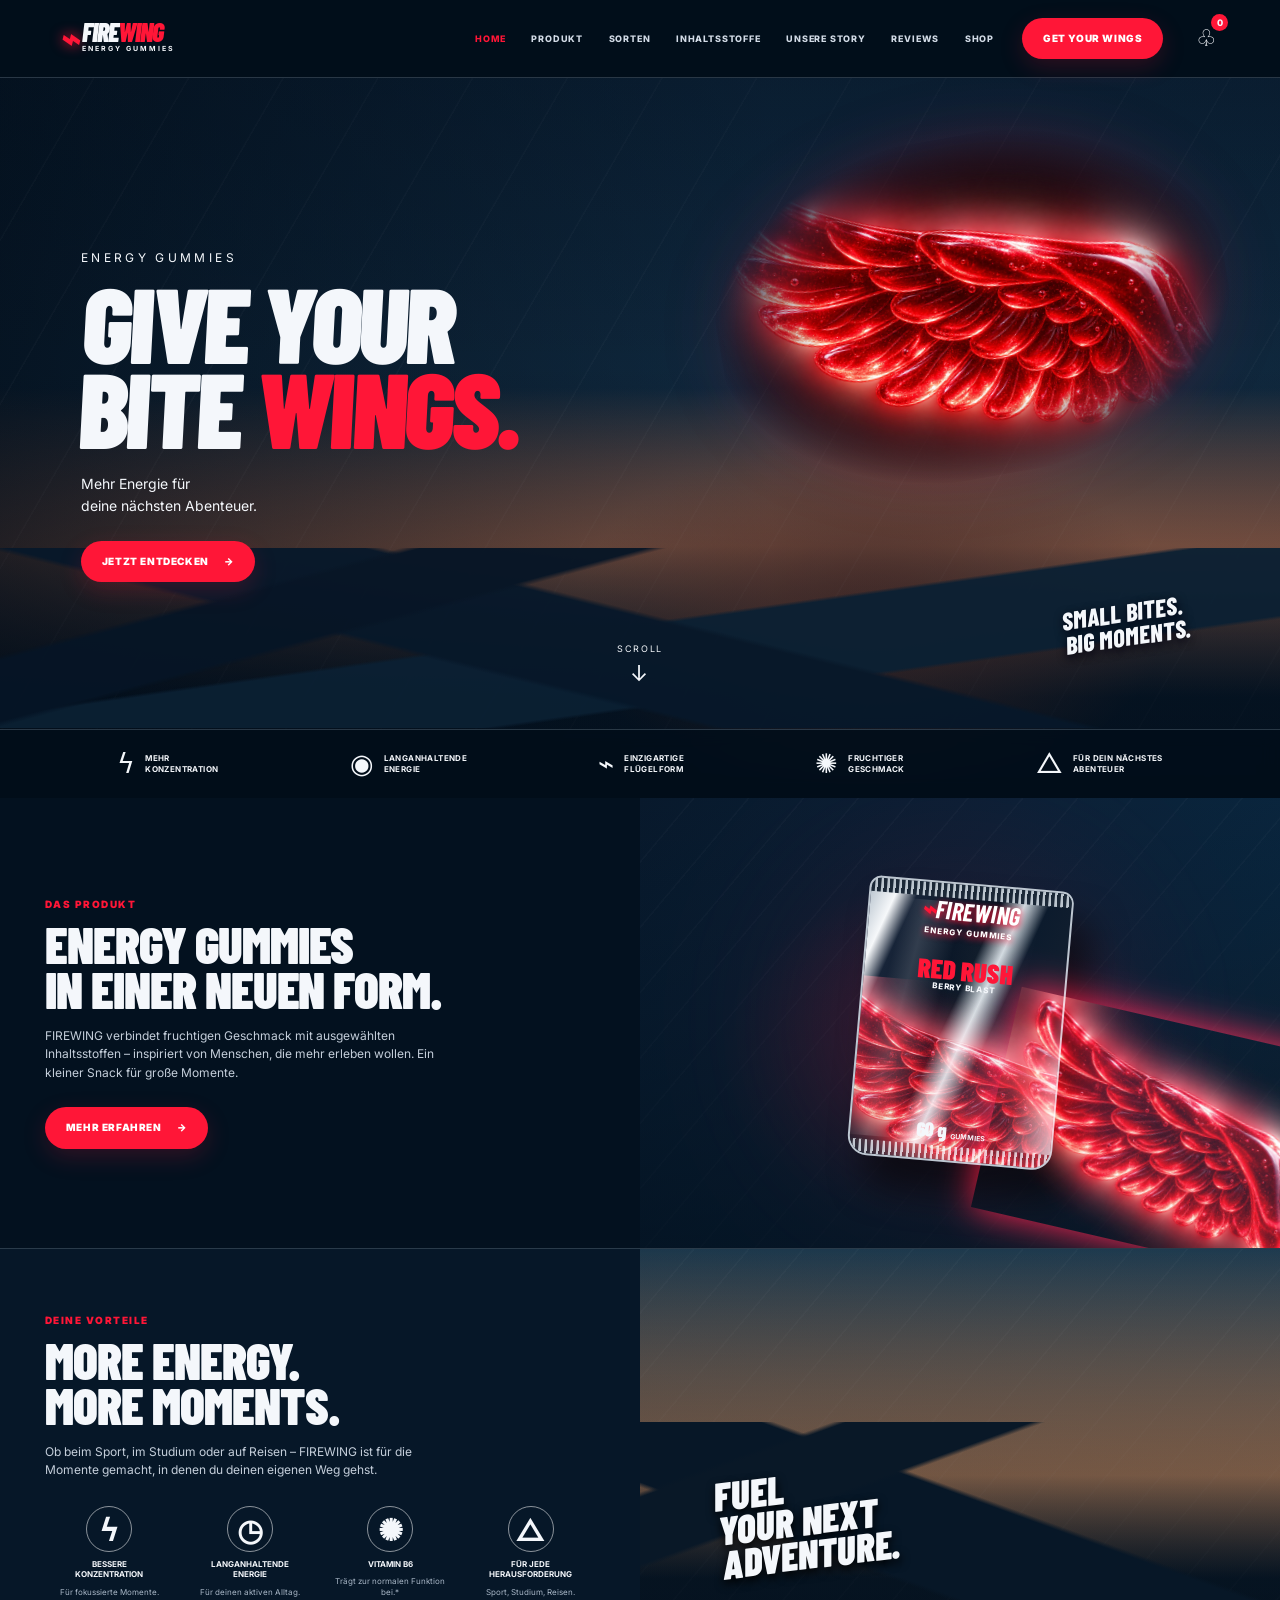
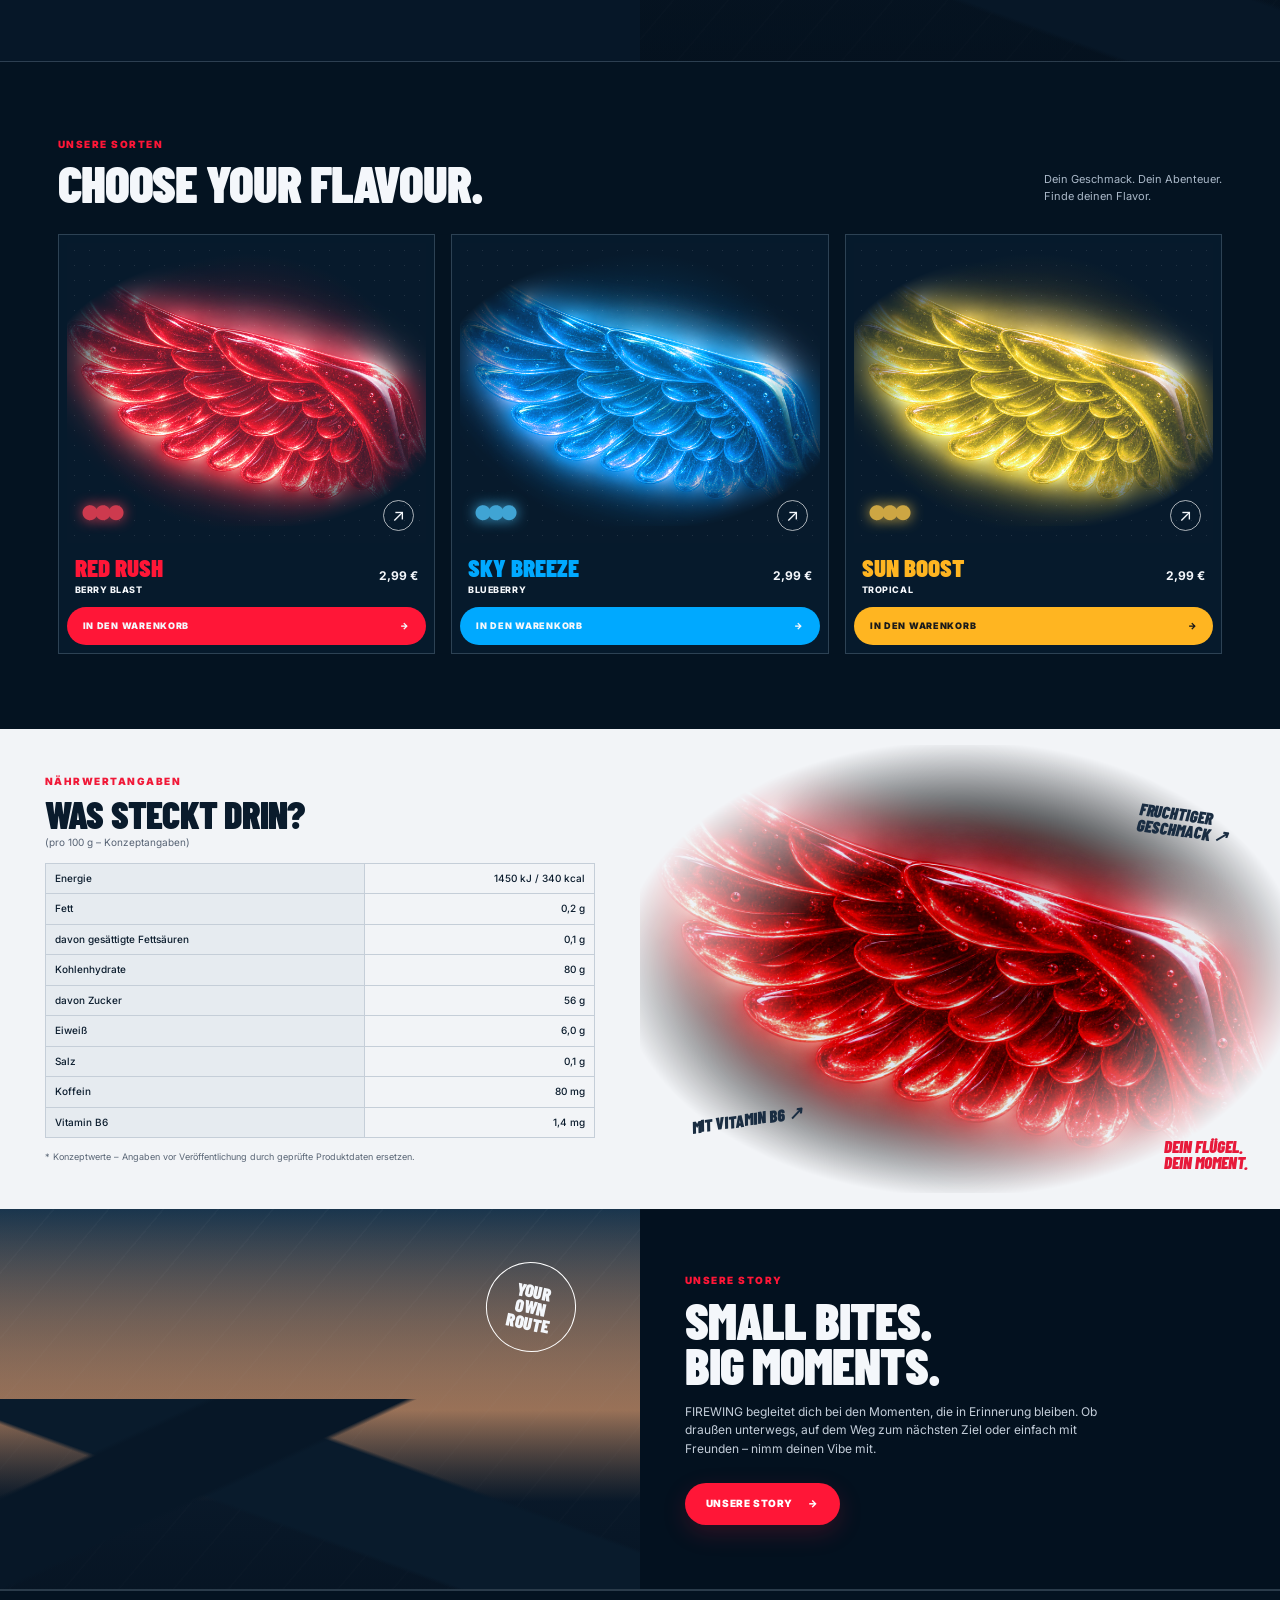
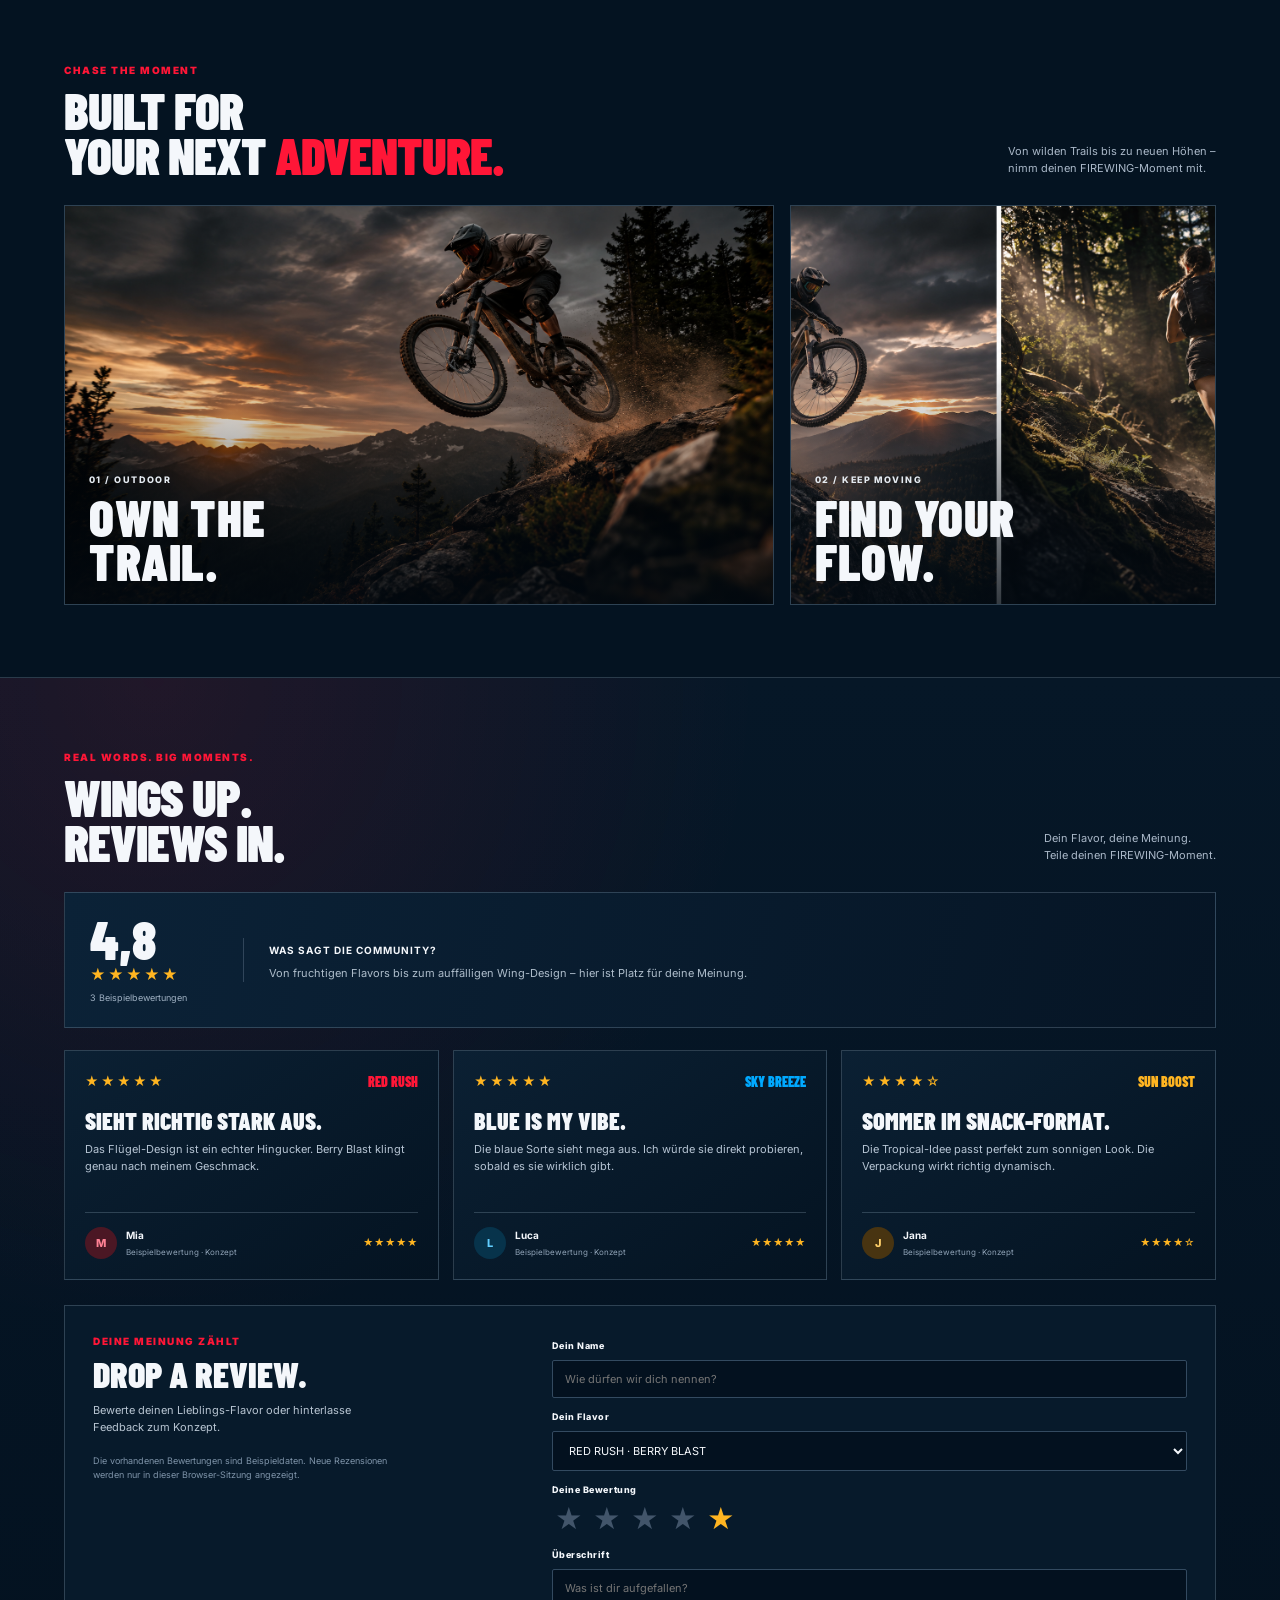
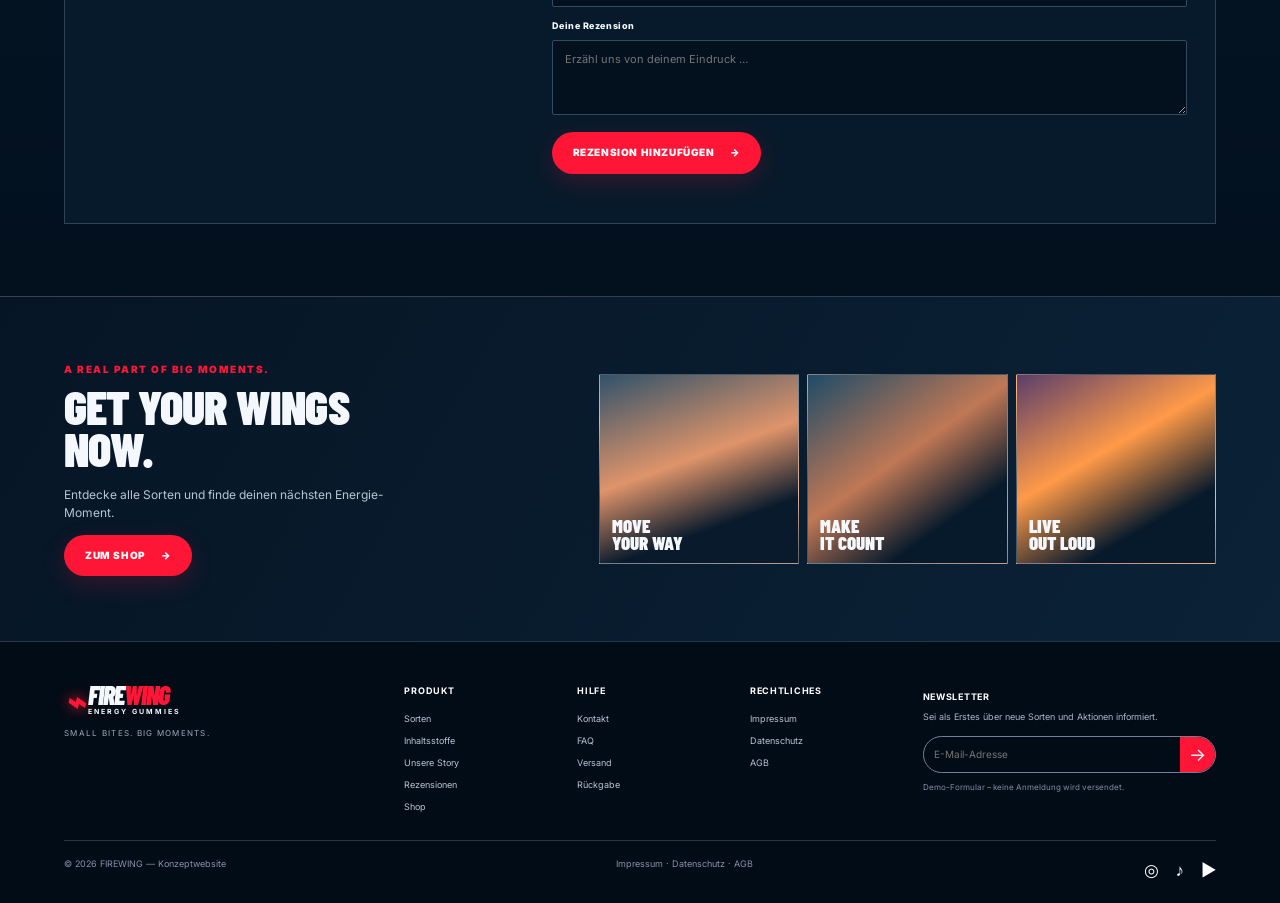
==== commit 4491990b: "Update image paths and remove unused assets" ====
--- a/index.html
+++ b/index.html
@@ -19,13 +19,13 @@
 <main>
 <section class="hero" id="home">
   <div class="hero-bg"></div><div class="hero-content"><p class="kicker">ENERGY GUMMIES</p><h1>GIVE YOUR<br>BITE <em>WINGS.</em></h1><p class="hero-sub">Mehr Energie für<br>deine nächsten Abenteuer.</p><a class="pill-btn" href="#sorten">JETZT ENTDECKEN <span>→</span></a></div>
-  <div class="hero-wing wing-float"><img src="assets/red-wing.jpg" alt="Leuchtender roter Flügel aus Gummi"></div>
+  <div class="hero-wing wing-float"><img src="red-wing.jpg" alt="Leuchtender roter Flügel aus Gummi"></div>
   <div class="hero-side-note">SMALL BITES.<br>BIG MOMENTS.</div><div class="hero-scroll">SCROLL <span>↓</span></div>
   <div class="benefit-strip"><div>ϟ <span>MEHR<br>KONZENTRATION</span></div><div>◉ <span>LANGANHALTENDE<br>ENERGIE</span></div><div>⌁ <span>EINZIGARTIGE<br>FLÜGELFORM</span></div><div>✺ <span>FRUCHTIGER<br>GESCHMACK</span></div><div>△ <span>FÜR DEIN NÄCHSTES<br>ABENTEUER</span></div></div>
 </section>
 <section class="product-story split-section" id="product">
   <div class="copy-block"><p class="section-kicker">DAS PRODUKT</p><h2>ENERGY GUMMIES<br>IN EINER NEUEN FORM.</h2><p>FIREWING verbindet fruchtigen Geschmack mit ausgewählten Inhaltsstoffen – inspiriert von Menschen, die mehr erleben wollen. Ein kleiner Snack für große Momente.</p><a class="pill-btn" href="#ingredients">MEHR ERFAHREN <span>→</span></a></div>
-  <div class="packshot-scene"><div class="pack-glow"></div><div class="pack"><div class="pack-shine"></div><div class="pack-logo">⌁<b>FIREWING</b><small>ENERGY GUMMIES</small></div><div class="pack-name">RED RUSH</div><div class="pack-flavor">BERRY BLAST</div><img src="assets/red-wing.jpg" alt="" class="pack-wing"><div class="pack-weight">60 g <span>GUMMIES</span></div></div><img class="pack-wing-extra" src="assets/red-wing.jpg" alt="Roter Flügel-Gummi"></div>
+  <div class="packshot-scene"><div class="pack-glow"></div><div class="pack"><div class="pack-shine"></div><div class="pack-logo">⌁<b>FIREWING</b><small>ENERGY GUMMIES</small></div><div class="pack-name">RED RUSH</div><div class="pack-flavor">BERRY BLAST</div><img src="red-wing.jpg" alt="" class="pack-wing"><div class="pack-weight">60 g <span>GUMMIES</span></div></div><img class="pack-wing-extra" src="red-wing.jpg" alt="Roter Flügel-Gummi"></div>
 </section>
 <section class="benefits split-section" id="ingredients">
  <div class="copy-block"><p class="section-kicker">DEINE VORTEILE</p><h2>MORE ENERGY.<br>MORE MOMENTS.</h2><p>Ob beim Sport, im Studium oder auf Reisen – FIREWING ist für die Momente gemacht, in denen du deinen eigenen Weg gehst.</p><div class="benefit-icons"><div><b>ϟ</b><strong>BESSERE<br>KONZENTRATION</strong><small>Für fokussierte Momente.</small></div><div><b>◷</b><strong>LANGANHALTENDE<br>ENERGIE</strong><small>Für deinen aktiven Alltag.</small></div><div><b>✺</b><strong>VITAMIN B6</strong><small>Trägt zur normalen Funktion bei.*</small></div><div><b>△</b><strong>FÜR JEDE<br>HERAUSFORDERUNG</strong><small>Sport, Studium, Reisen.</small></div></div></div>
@@ -33,18 +33,18 @@
 </section>
 <section class="sorten section" id="sorten"><div class="section-head"><div><p class="section-kicker">UNSERE SORTEN</p><h2>CHOOSE YOUR FLAVOUR.</h2></div><p>Dein Geschmack. Dein Abenteuer.<br>Finde deinen Flavor.</p></div>
 <div class="product-grid">
-<article class="flavor-card red-card"><button class="flavor-art" data-details="red" aria-label="Red Rush Produktdetails öffnen"><img src="assets/red-wing.jpg" alt="Leuchtend roter Flügel-Gummi"><span class="fruit fruit-red">● ● ●</span><span class="round-arrow">↗</span></button><div class="flavor-meta"><div><h3>RED RUSH</h3><p>BERRY BLAST</p></div><strong>2,99 €</strong></div><button class="buy-btn" data-add="red">IN DEN WARENKORB <span>→</span></button></article>
-<article class="flavor-card blue-card"><button class="flavor-art" data-details="blue" aria-label="Sky Breeze Produktdetails öffnen"><img src="assets/blue-wing.jpg" alt="Leuchtend blauer Flügel-Gummi"><span class="fruit fruit-blue">● ● ●</span><span class="round-arrow">↗</span></button><div class="flavor-meta"><div><h3>SKY BREEZE</h3><p>BLUEBERRY</p></div><strong>2,99 €</strong></div><button class="buy-btn" data-add="blue">IN DEN WARENKORB <span>→</span></button></article>
-<article class="flavor-card yellow-card"><button class="flavor-art" data-details="yellow" aria-label="Sun Boost Produktdetails öffnen"><img src="assets/yellow-wing.jpg" alt="Leuchtend gelber Flügel-Gummi"><span class="fruit fruit-yellow">● ● ●</span><span class="round-arrow">↗</span></button><div class="flavor-meta"><div><h3>SUN BOOST</h3><p>TROPICAL</p></div><strong>2,99 €</strong></div><button class="buy-btn" data-add="yellow">IN DEN WARENKORB <span>→</span></button></article>
+<article class="flavor-card red-card"><button class="flavor-art" data-details="red" aria-label="Red Rush Produktdetails öffnen"><img src="red-wing.jpg" alt="Leuchtend roter Flügel-Gummi"><span class="fruit fruit-red">● ● ●</span><span class="round-arrow">↗</span></button><div class="flavor-meta"><div><h3>RED RUSH</h3><p>BERRY BLAST</p></div><strong>2,99 €</strong></div><button class="buy-btn" data-add="red">IN DEN WARENKORB <span>→</span></button></article>
+<article class="flavor-card blue-card"><button class="flavor-art" data-details="blue" aria-label="Sky Breeze Produktdetails öffnen"><img src="blue-wing.jpg" alt="Leuchtend blauer Flügel-Gummi"><span class="fruit fruit-blue">● ● ●</span><span class="round-arrow">↗</span></button><div class="flavor-meta"><div><h3>SKY BREEZE</h3><p>BLUEBERRY</p></div><strong>2,99 €</strong></div><button class="buy-btn" data-add="blue">IN DEN WARENKORB <span>→</span></button></article>
+<article class="flavor-card yellow-card"><button class="flavor-art" data-details="yellow" aria-label="Sun Boost Produktdetails öffnen"><img src="yellow-wing.jpg" alt="Leuchtend gelber Flügel-Gummi"><span class="fruit fruit-yellow">● ● ●</span><span class="round-arrow">↗</span></button><div class="flavor-meta"><div><h3>SUN BOOST</h3><p>TROPICAL</p></div><strong>2,99 €</strong></div><button class="buy-btn" data-add="yellow">IN DEN WARENKORB <span>→</span></button></article>
 </div></section>
-<section class="ingredients-band"><div class="nutrition-card"><p class="section-kicker">NÄHRWERTANGABEN</p><h2>WAS STECKT DRIN?</h2><p class="subnote">(pro 100 g – Konzeptangaben)</p><table><tbody><tr><th>Energie</th><td>1450 kJ / 340 kcal</td></tr><tr><th>Fett</th><td>0,2 g</td></tr><tr><th>davon gesättigte Fettsäuren</th><td>0,1 g</td></tr><tr><th>Kohlenhydrate</th><td>80 g</td></tr><tr><th>davon Zucker</th><td>56 g</td></tr><tr><th>Eiweiß</th><td>6,0 g</td></tr><tr><th>Salz</th><td>0,1 g</td></tr><tr><th>Koffein</th><td>80 mg</td></tr><tr><th>Vitamin B6</th><td>1,4 mg</td></tr></tbody></table><small>* Konzeptwerte – Angaben vor Veröffentlichung durch geprüfte Produktdaten ersetzen.</small></div><div class="ingredients-art"><img src="assets/red-wing.jpg" alt="Detailansicht des roten Flügel-Gummis"><div class="annotation annotation-one">FRUCHTIGER<br>GESCHMACK ↗</div><div class="annotation annotation-two">MIT VITAMIN B6 ↗</div><div class="annotation annotation-three">DEIN FLÜGEL.<br>DEIN MOMENT.</div></div></section>
+<section class="ingredients-band"><div class="nutrition-card"><p class="section-kicker">NÄHRWERTANGABEN</p><h2>WAS STECKT DRIN?</h2><p class="subnote">(pro 100 g – Konzeptangaben)</p><table><tbody><tr><th>Energie</th><td>1450 kJ / 340 kcal</td></tr><tr><th>Fett</th><td>0,2 g</td></tr><tr><th>davon gesättigte Fettsäuren</th><td>0,1 g</td></tr><tr><th>Kohlenhydrate</th><td>80 g</td></tr><tr><th>davon Zucker</th><td>56 g</td></tr><tr><th>Eiweiß</th><td>6,0 g</td></tr><tr><th>Salz</th><td>0,1 g</td></tr><tr><th>Koffein</th><td>80 mg</td></tr><tr><th>Vitamin B6</th><td>1,4 mg</td></tr></tbody></table><small>* Konzeptwerte – Angaben vor Veröffentlichung durch geprüfte Produktdaten ersetzen.</small></div><div class="ingredients-art"><img src="red-wing.jpg" alt="Detailansicht des roten Flügel-Gummis"><div class="annotation annotation-one">FRUCHTIGER<br>GESCHMACK ↗</div><div class="annotation annotation-two">MIT VITAMIN B6 ↗</div><div class="annotation annotation-three">DEIN FLÜGEL.<br>DEIN MOMENT.</div></div></section>
 <section class="story split-section" id="story"><div class="story-image"><div class="story-stamp">YOUR<br>OWN<br>ROUTE</div></div><div class="copy-block"><p class="section-kicker">UNSERE STORY</p><h2>SMALL BITES.<br>BIG MOMENTS.</h2><p>FIREWING begleitet dich bei den Momenten, die in Erinnerung bleiben. Ob draußen unterwegs, auf dem Weg zum nächsten Ziel oder einfach mit Freunden – nimm deinen Vibe mit.</p><a class="pill-btn" href="#shop">UNSERE STORY <span>→</span></a></div></section>
 
 <section class="action-gallery" id="adventure">
   <div class="section-head"><div><p class="section-kicker">CHASE THE MOMENT</p><h2>BUILT FOR<br>YOUR NEXT <em>ADVENTURE.</em></h2></div><p>Von wilden Trails bis zu neuen Höhen –<br>nimm deinen FIREWING-Moment mit.</p></div>
   <div class="action-gallery-grid">
-    <figure class="action-photo action-photo-main"><img src="assets/mtb-action.png" alt="Mountainbiker springt bei Sonnenuntergang über einen alpinen Trail"><figcaption><span>01 / OUTDOOR</span><strong>OWN THE<br>TRAIL.</strong></figcaption></figure>
-    <figure class="action-photo action-photo-secondary"><img src="assets/action-diptych.png" alt="Dynamische Outdoor-Szenen mit Mountainbike und Trailrunning"><figcaption><span>02 / KEEP MOVING</span><strong>FIND YOUR<br>FLOW.</strong></figcaption></figure>
+    <figure class="action-photo action-photo-main"><img src="mtb-action.png" alt="Mountainbiker springt bei Sonnenuntergang über einen alpinen Trail"><figcaption><span>01 / OUTDOOR</span><strong>OWN THE<br>TRAIL.</strong></figcaption></figure>
+    <figure class="action-photo action-photo-secondary"><img src="action-diptych.png" alt="Dynamische Outdoor-Szenen mit Mountainbike und Trailrunning"><figcaption><span>02 / KEEP MOVING</span><strong>FIND YOUR<br>FLOW.</strong></figcaption></figure>
   </div>
 </section>
 <section class="reviews-section" id="reviews">
@@ -65,4 +65,4 @@
 <div class="overlay" id="overlay"></div><aside class="cart-drawer" id="cartDrawer" aria-label="Warenkorb" aria-hidden="true"><div class="drawer-head"><div><p class="section-kicker">DEINE AUSWAHL</p><h2>IM WARENKORB <span id="drawerCount">(0)</span></h2></div><button id="closeCart" aria-label="Warenkorb schließen">×</button></div><div id="cartItems" class="cart-items"></div><div id="emptyCart" class="empty-cart"><span>⌁</span><h3>NO WINGS YET.</h3><p>Wähle deinen Flavor und starte dein nächstes Abenteuer.</p></div><div id="cartSummary" class="cart-summary"><p><span>Zwischensumme</span><strong id="subtotal">0,00 €</strong></p><small>Versandkosten werden im nächsten Schritt berechnet.</small><button class="pill-btn" id="checkout">ZUR KASSE <span>→</span></button><small>Demo-Shop: Es wird keine echte Bestellung ausgelöst.</small></div></aside>
 <div class="product-modal" id="productModal" aria-hidden="true"><button class="modal-close" id="closeModal" aria-label="Schließen">×</button><div id="modalImage" class="modal-image"></div><div class="modal-info"><p class="section-kicker">DEIN FLAVOR</p><h2 id="modalTitle">RED RUSH</h2><p id="modalSubtitle" class="modal-subtitle">BERRY BLAST</p><p id="modalDescription"></p><div class="modal-tabs"><button class="active" data-modal-tab="overview">ÜBERSICHT</button><button data-modal-tab="ingredients">INHALTSSTOFFE</button><button data-modal-tab="nutrition">NÄHRWERTE</button></div><div id="modalTabContent"></div><div class="modal-buy"><strong id="modalPrice">2,99 €</strong><button class="pill-btn" id="modalAdd">JETZT KAUFEN <span>→</span></button></div></div></div>
 <div id="toast" class="toast" role="status" aria-live="polite"></div>
-</body></html>+</body></html>
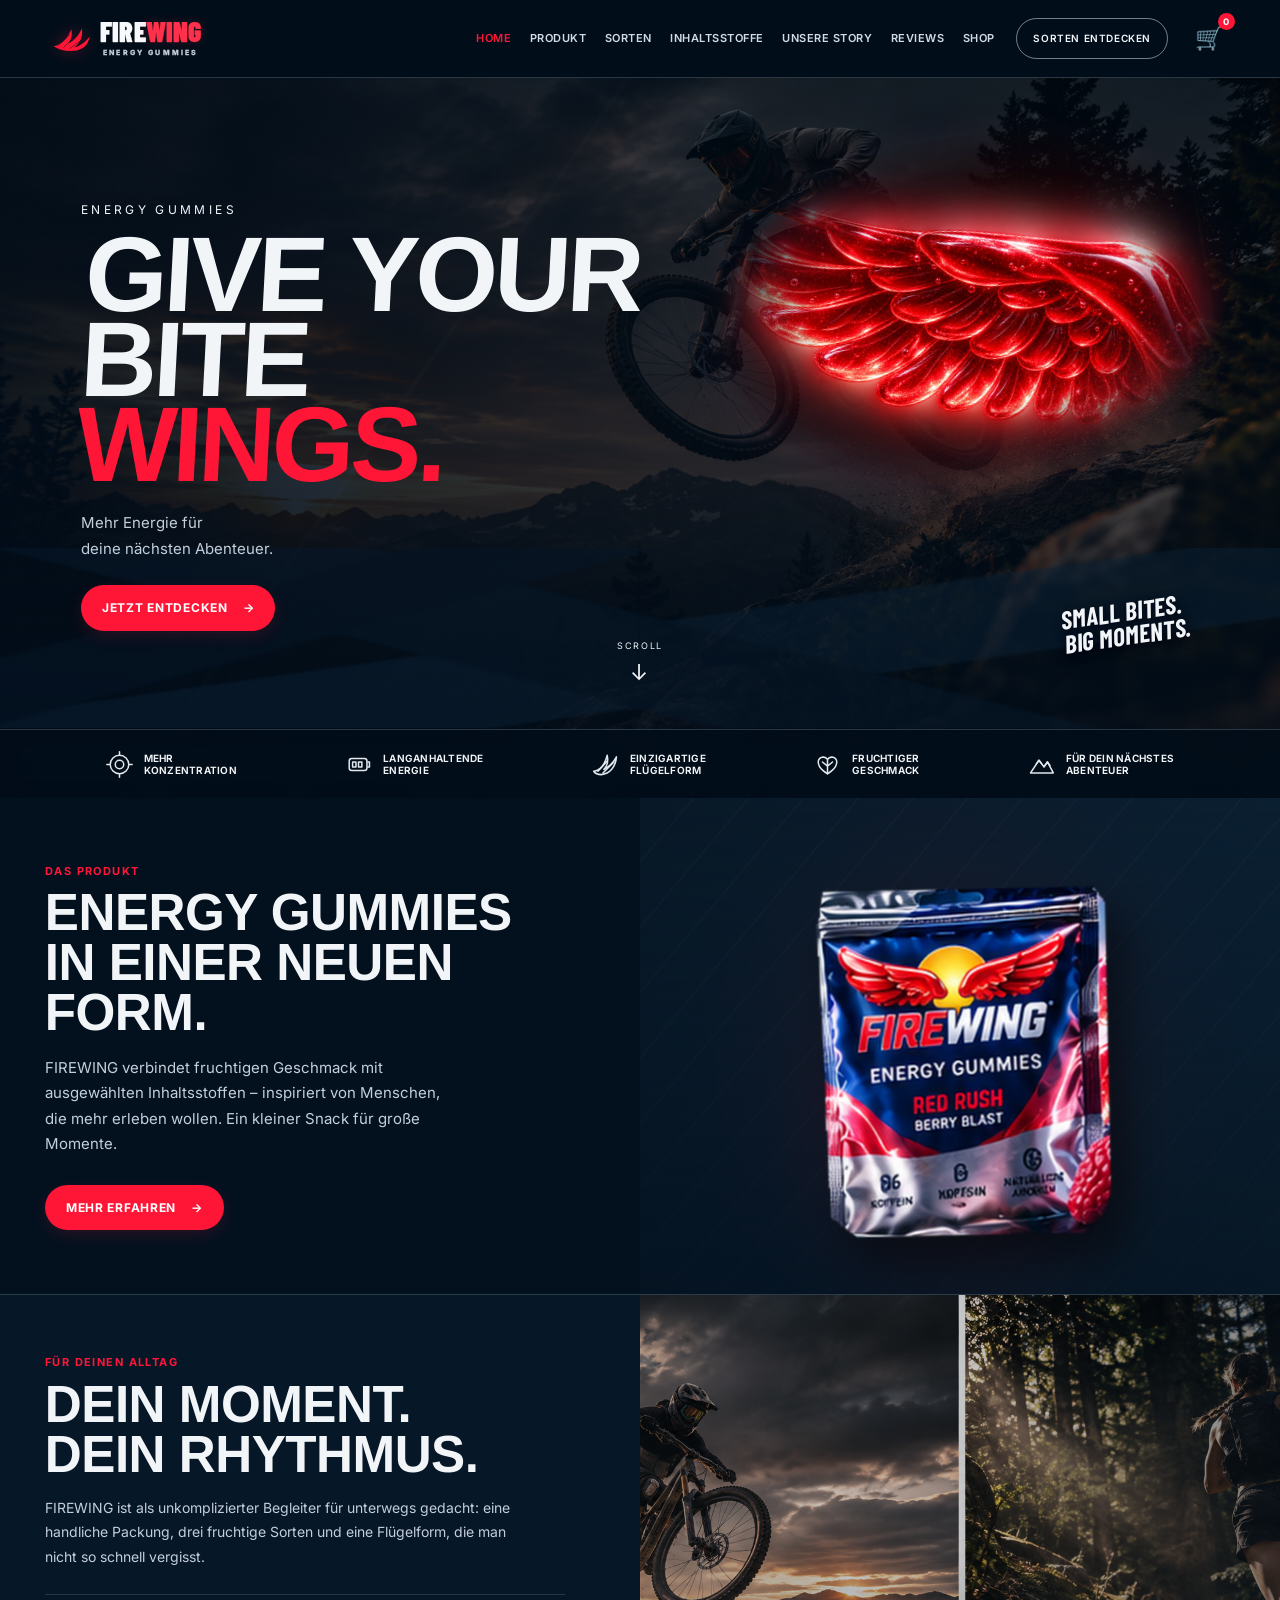
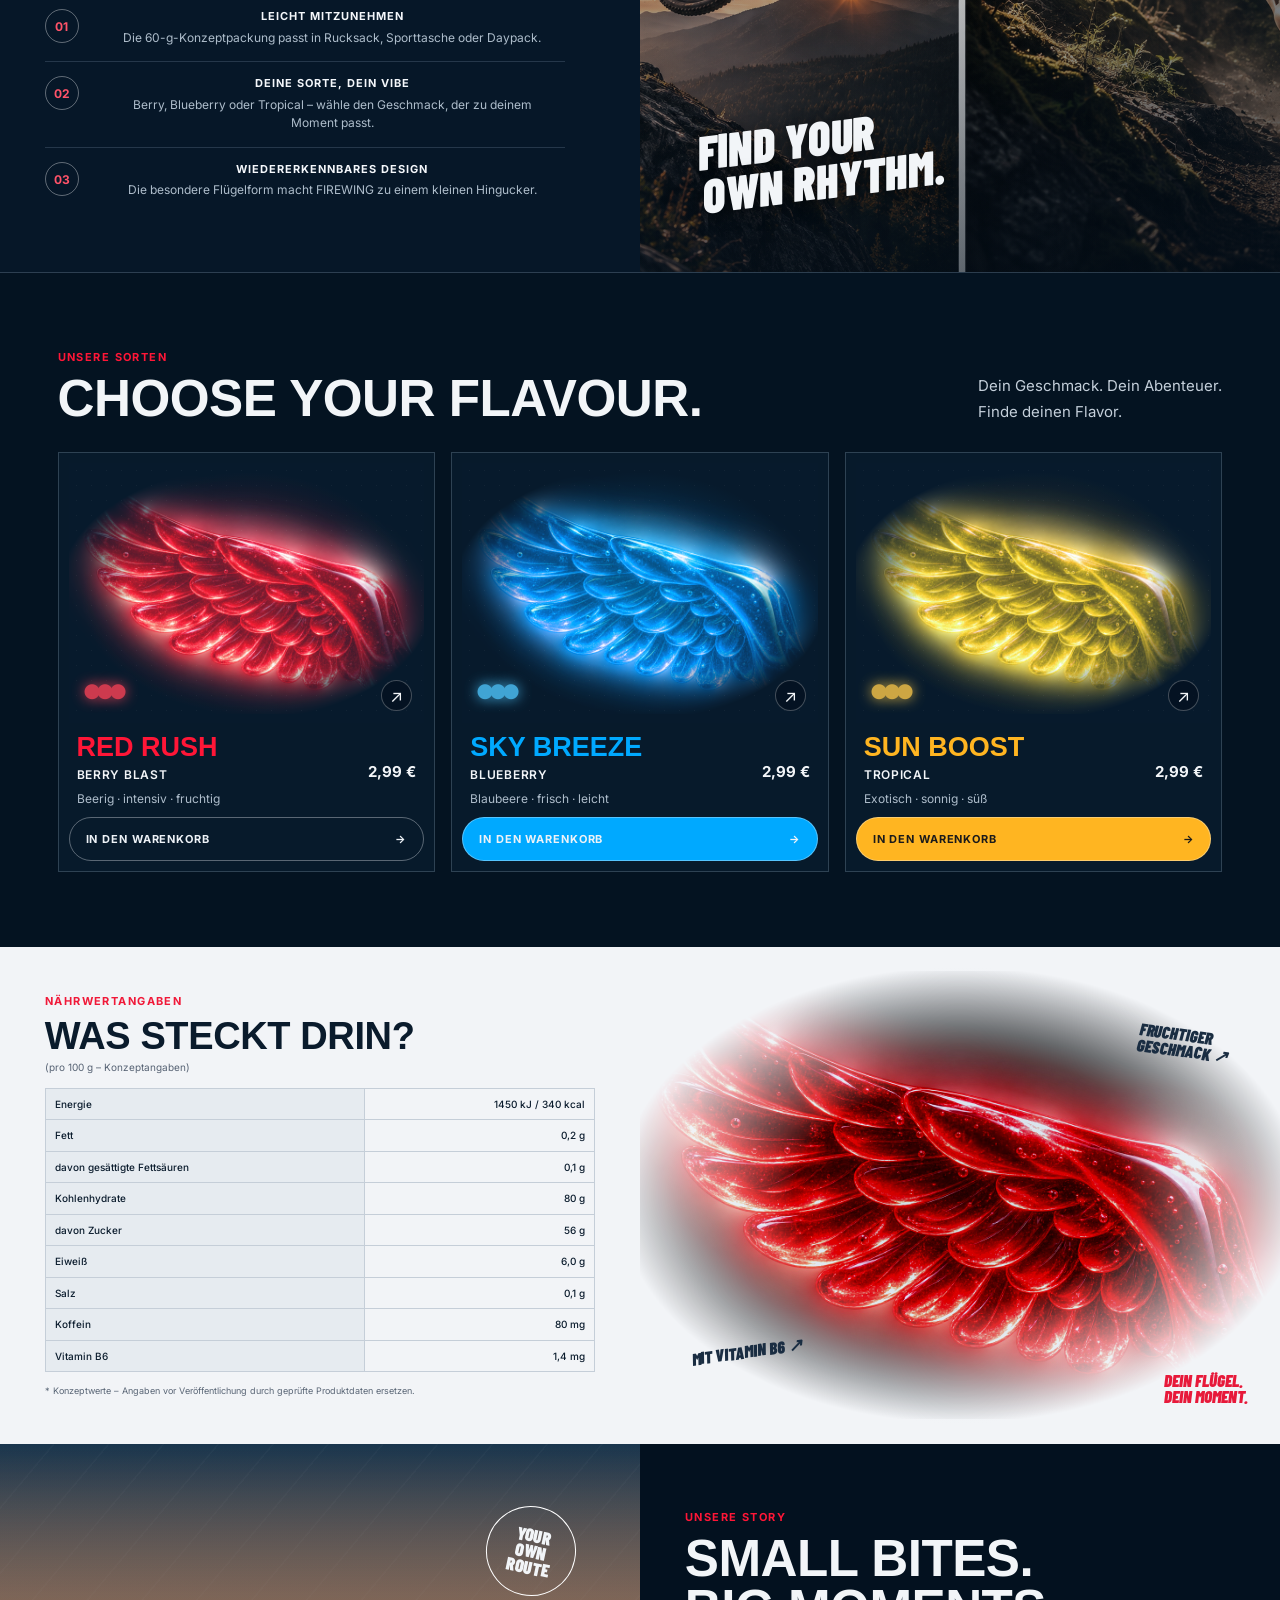
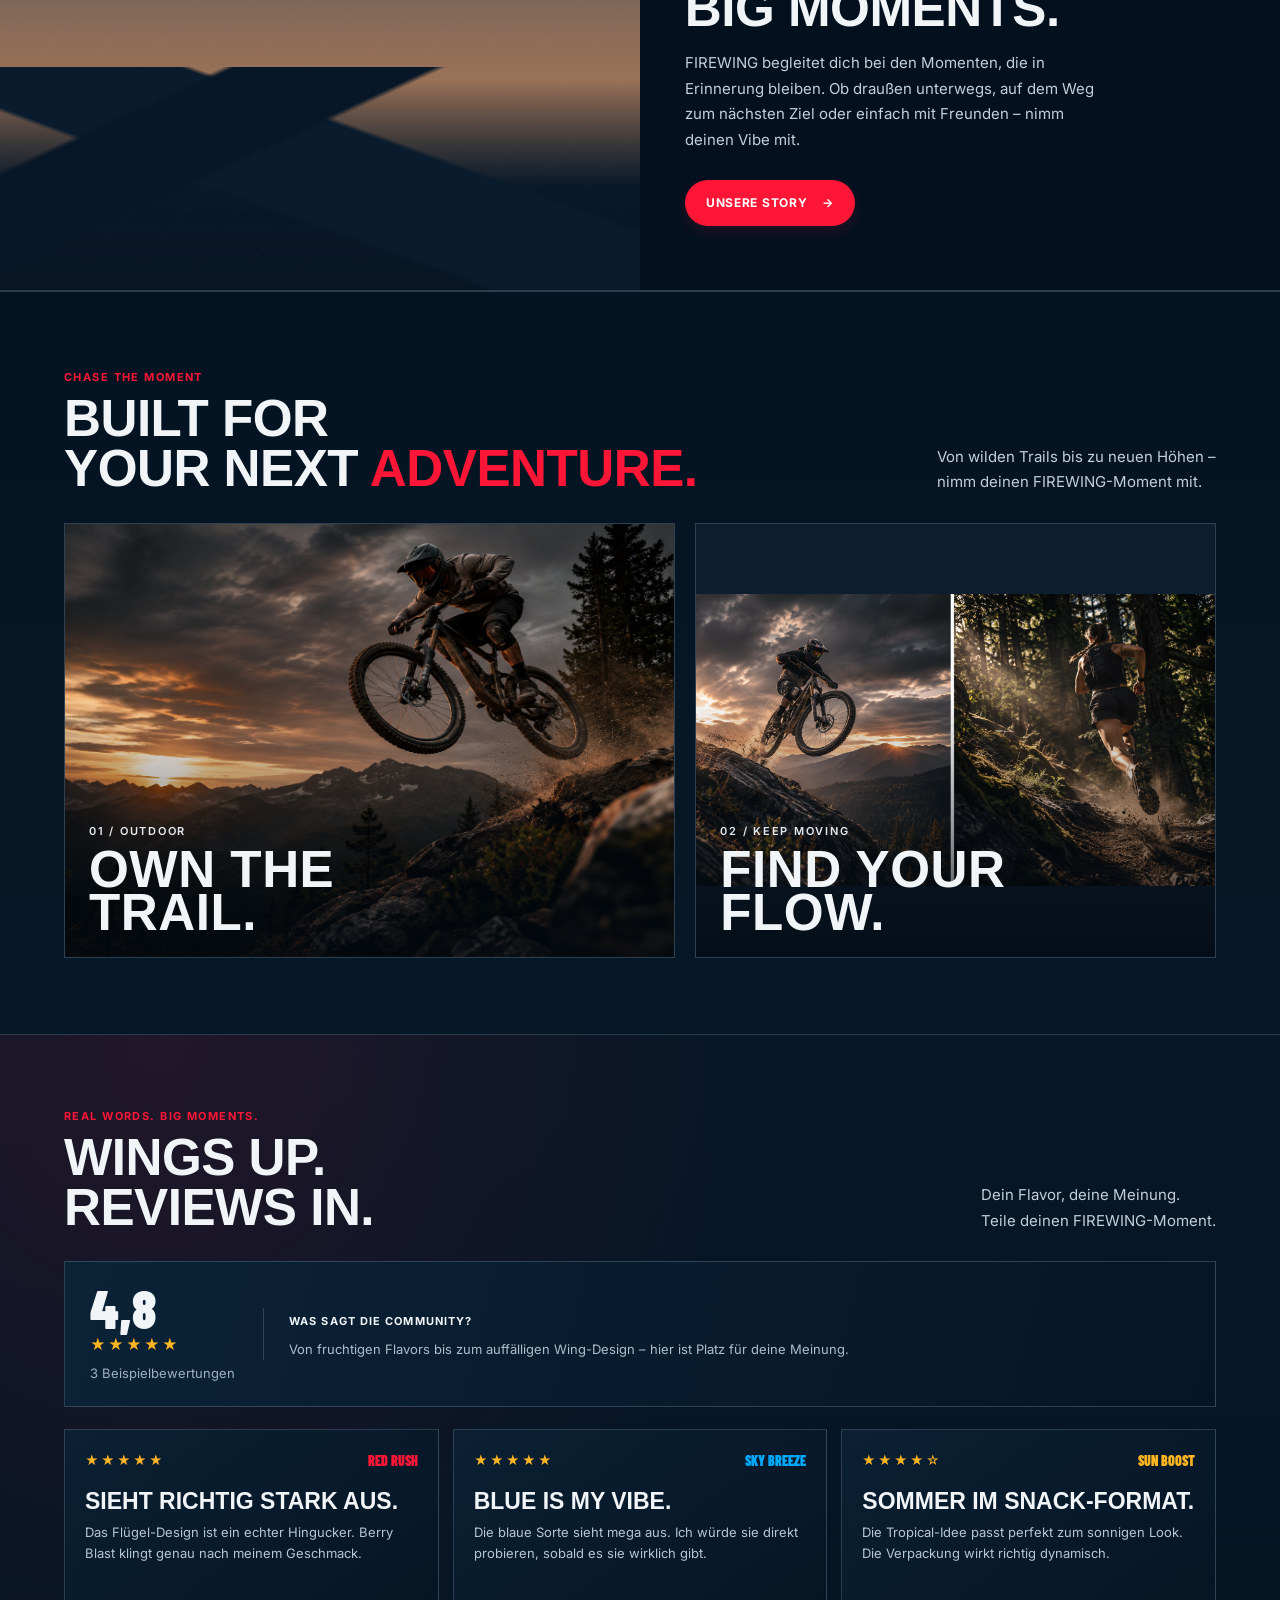
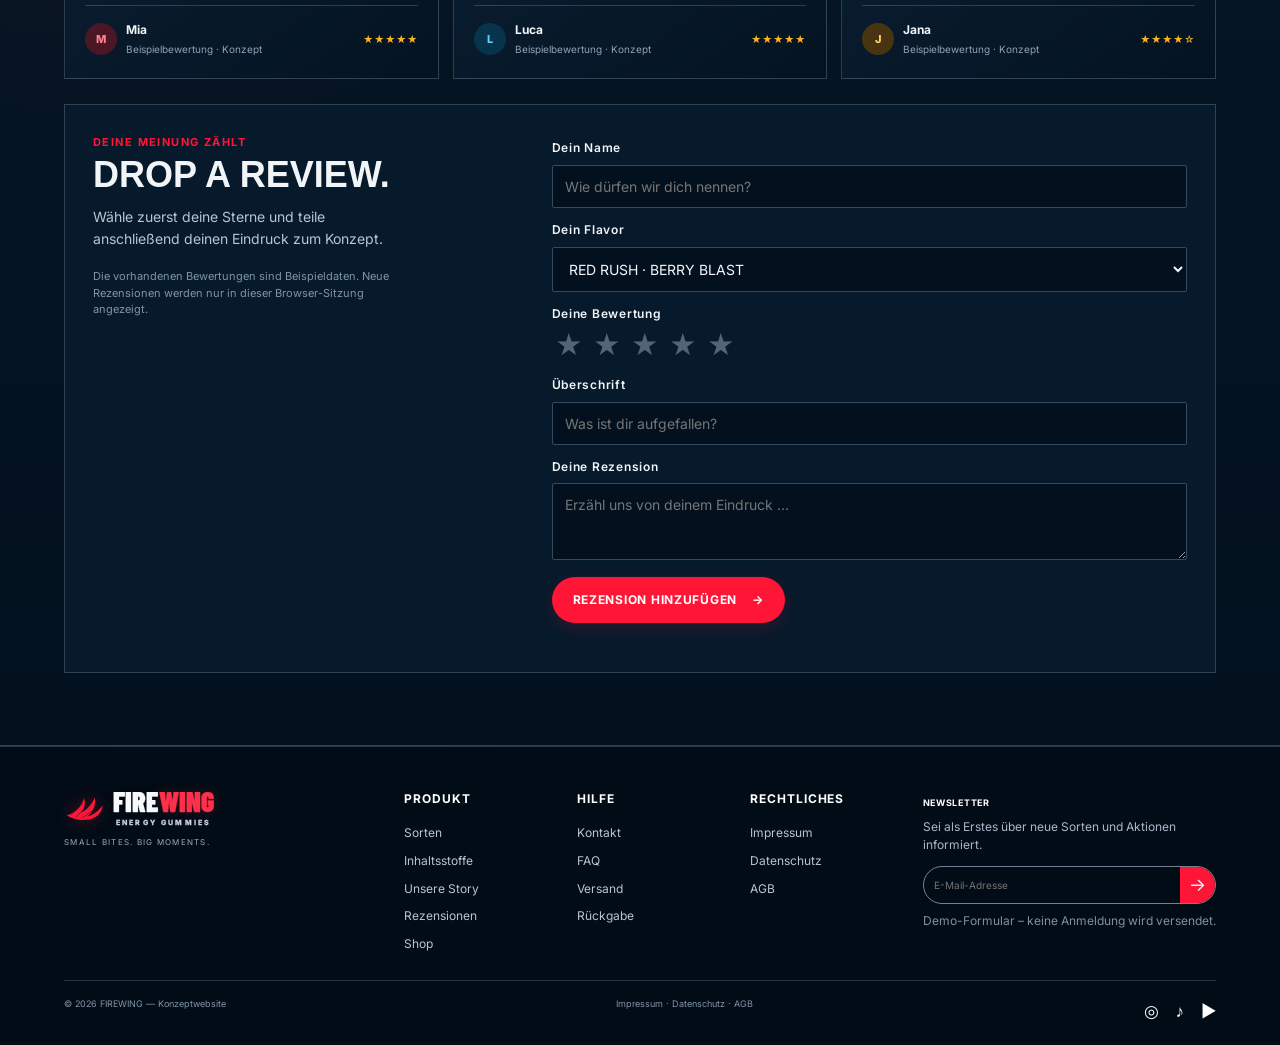
==== commit 0c8b3137: "Add files via upload" ====
--- a/index.html
+++ b/index.html
@@ -11,40 +11,49 @@
 </head>
 <body>
 <header class="header">
-  <a class="logo" href="#home" aria-label="FIREWING Startseite"><span class="logo-wings">⌁</span><span>FIRE<span class="red">WING</span><small>ENERGY GUMMIES</small></span></a>
-  <button class="mobile-menu" id="menuToggle" aria-label="Navigation öffnen">☰</button>
+  <a class="logo" href="#home" aria-label="FIREWING Startseite"><span class="logo-wings"><svg class="wing-mark" viewBox="0 0 64 40" aria-hidden="true"><path d="M4 31C17 28 25 19 31 5c2 9 0 16-5 22 9-4 16-12 21-23 2 12-2 22-12 29 9-2 17-8 24-17-2 13-11 21-25 22C22 39 12 36 4 31Z" fill="currentColor"/><path d="M10 31 29 13M18 34 39 13M28 35 50 19" fill="none" stroke="#071523" stroke-opacity=".5" stroke-width="1.5"/></svg></span><span>FIRE<span class="red">WING</span><small>ENERGY GUMMIES</small></span></a>
+  <button class="mobile-menu" id="menuToggle" aria-label="Navigation öffnen" aria-expanded="false" aria-controls="nav">☰</button>
   <nav id="nav"><a href="#home">HOME</a><a href="#product">PRODUKT</a><a href="#sorten">SORTEN</a><a href="#ingredients">INHALTSSTOFFE</a><a href="#story">UNSERE STORY</a><a href="#reviews">REVIEWS</a><a href="#shop">SHOP</a></nav>
-  <button class="header-cta" data-scroll="#sorten">GET YOUR WINGS</button><button class="cart-icon" id="openCart" aria-label="Warenkorb öffnen">♧ <b id="cartCount">0</b></button>
+  <a class="header-cta" href="#sorten">SORTEN ENTDECKEN</a><button class="cart-icon" id="openCart" aria-label="Warenkorb öffnen">🛒 <b id="cartCount">0</b></button>
 </header>
 <main>
 <section class="hero" id="home">
   <div class="hero-bg"></div><div class="hero-content"><p class="kicker">ENERGY GUMMIES</p><h1>GIVE YOUR<br>BITE <em>WINGS.</em></h1><p class="hero-sub">Mehr Energie für<br>deine nächsten Abenteuer.</p><a class="pill-btn" href="#sorten">JETZT ENTDECKEN <span>→</span></a></div>
-  <div class="hero-wing wing-float"><img src="red-wing.jpg" alt="Leuchtender roter Flügel aus Gummi"></div>
+  <div class="hero-wing wing-float"><img src="assets/red-wing.jpg" alt="Leuchtender roter Flügel aus Gummi"></div>
   <div class="hero-side-note">SMALL BITES.<br>BIG MOMENTS.</div><div class="hero-scroll">SCROLL <span>↓</span></div>
-  <div class="benefit-strip"><div>ϟ <span>MEHR<br>KONZENTRATION</span></div><div>◉ <span>LANGANHALTENDE<br>ENERGIE</span></div><div>⌁ <span>EINZIGARTIGE<br>FLÜGELFORM</span></div><div>✺ <span>FRUCHTIGER<br>GESCHMACK</span></div><div>△ <span>FÜR DEIN NÄCHSTES<br>ABENTEUER</span></div></div>
+  <div class="benefit-strip"><div><svg viewBox="0 0 32 32" aria-hidden="true"><circle cx="16" cy="16" r="11"/><circle cx="16" cy="16" r="5"/><path d="M16 1v4M16 27v4M1 16h4M27 16h4"/></svg><span>MEHR<br>KONZENTRATION</span></div><div><svg viewBox="0 0 32 32" aria-hidden="true"><rect x="5" y="9" width="21" height="14" rx="3"/><path d="M27 13h2v6h-2M9 13h4v6H9zM16 13h4v6h-4z"/></svg><span>LANGANHALTENDE<br>ENERGIE</span></div><div><svg viewBox="0 0 32 32" aria-hidden="true"><path d="M2 24C10 23 15 17 18 5c2 8 0 13-4 17 6-3 11-8 15-15-1 12-8 20-18 21-4 0-7-1-9-4Z"/><path d="m7 24 11-12m-5 14 13-13"/></svg><span>EINZIGARTIGE<br>FLÜGELFORM</span></div><div><svg viewBox="0 0 32 32" aria-hidden="true"><path d="M16 27s-11-6-11-14a6 6 0 0 1 11-3 6 6 0 0 1 11 3c0 8-11 14-11 14Z"/><path d="M16 10v17M10 13l6 5m6-5-6 5"/></svg><span>FRUCHTIGER<br>GESCHMACK</span></div><div><svg viewBox="0 0 32 32" aria-hidden="true"><path d="m3 26 10-15 6 8 4-6 7 13H3Z"/><path d="m10 15 3-4 3 4M20 17l3-4 3 4"/></svg><span>FÜR DEIN NÄCHSTES<br>ABENTEUER</span></div></div>
 </section>
 <section class="product-story split-section" id="product">
   <div class="copy-block"><p class="section-kicker">DAS PRODUKT</p><h2>ENERGY GUMMIES<br>IN EINER NEUEN FORM.</h2><p>FIREWING verbindet fruchtigen Geschmack mit ausgewählten Inhaltsstoffen – inspiriert von Menschen, die mehr erleben wollen. Ein kleiner Snack für große Momente.</p><a class="pill-btn" href="#ingredients">MEHR ERFAHREN <span>→</span></a></div>
-  <div class="packshot-scene"><div class="pack-glow"></div><div class="pack"><div class="pack-shine"></div><div class="pack-logo">⌁<b>FIREWING</b><small>ENERGY GUMMIES</small></div><div class="pack-name">RED RUSH</div><div class="pack-flavor">BERRY BLAST</div><img src="red-wing.jpg" alt="" class="pack-wing"><div class="pack-weight">60 g <span>GUMMIES</span></div></div><img class="pack-wing-extra" src="red-wing.jpg" alt="Roter Flügel-Gummi"></div>
+  <div class="packshot-scene"><div class="pack-glow"></div><img class="packshot-product-image" src="assets/packshot-red-realistic.png" alt="FIREWING Red Rush Stand-up-Beutel mit Berry-Blast-Geschmack"></div>
 </section>
-<section class="benefits split-section" id="ingredients">
- <div class="copy-block"><p class="section-kicker">DEINE VORTEILE</p><h2>MORE ENERGY.<br>MORE MOMENTS.</h2><p>Ob beim Sport, im Studium oder auf Reisen – FIREWING ist für die Momente gemacht, in denen du deinen eigenen Weg gehst.</p><div class="benefit-icons"><div><b>ϟ</b><strong>BESSERE<br>KONZENTRATION</strong><small>Für fokussierte Momente.</small></div><div><b>◷</b><strong>LANGANHALTENDE<br>ENERGIE</strong><small>Für deinen aktiven Alltag.</small></div><div><b>✺</b><strong>VITAMIN B6</strong><small>Trägt zur normalen Funktion bei.*</small></div><div><b>△</b><strong>FÜR JEDE<br>HERAUSFORDERUNG</strong><small>Sport, Studium, Reisen.</small></div></div></div>
- <div class="adventure-image"><div class="adventure-caption">FUEL<br>YOUR NEXT<br>ADVENTURE.</div></div>
+<section class="benefits split-section" id="benefits">
+ <div class="copy-block">
+  <p class="section-kicker">FÜR DEINEN ALLTAG</p>
+  <h2>DEIN MOMENT.<br>DEIN RHYTHMUS.</h2>
+  <p>FIREWING ist als unkomplizierter Begleiter für unterwegs gedacht: eine handliche Packung, drei fruchtige Sorten und eine Flügelform, die man nicht so schnell vergisst.</p>
+  <div class="benefit-icons benefit-details">
+   <article><span class="benefit-number">01</span><div><strong>LEICHT MITZUNEHMEN</strong><small>Die 60-g-Konzeptpackung passt in Rucksack, Sporttasche oder Daypack.</small></div></article>
+   <article><span class="benefit-number">02</span><div><strong>DEINE SORTE, DEIN VIBE</strong><small>Berry, Blueberry oder Tropical – wähle den Geschmack, der zu deinem Moment passt.</small></div></article>
+   <article><span class="benefit-number">03</span><div><strong>WIEDERERKENNBARES DESIGN</strong><small>Die besondere Flügelform macht FIREWING zu einem kleinen Hingucker.</small></div></article>
+  </div>
+ </div>
+ <div class="adventure-image"><img src="assets/action-diptych.png" alt="Mountainbiker auf einem Bergtrail und Läuferin auf einem Waldweg"><div class="adventure-caption">FIND YOUR<br>OWN RHYTHM.</div></div>
 </section>
 <section class="sorten section" id="sorten"><div class="section-head"><div><p class="section-kicker">UNSERE SORTEN</p><h2>CHOOSE YOUR FLAVOUR.</h2></div><p>Dein Geschmack. Dein Abenteuer.<br>Finde deinen Flavor.</p></div>
 <div class="product-grid">
-<article class="flavor-card red-card"><button class="flavor-art" data-details="red" aria-label="Red Rush Produktdetails öffnen"><img src="red-wing.jpg" alt="Leuchtend roter Flügel-Gummi"><span class="fruit fruit-red">● ● ●</span><span class="round-arrow">↗</span></button><div class="flavor-meta"><div><h3>RED RUSH</h3><p>BERRY BLAST</p></div><strong>2,99 €</strong></div><button class="buy-btn" data-add="red">IN DEN WARENKORB <span>→</span></button></article>
-<article class="flavor-card blue-card"><button class="flavor-art" data-details="blue" aria-label="Sky Breeze Produktdetails öffnen"><img src="blue-wing.jpg" alt="Leuchtend blauer Flügel-Gummi"><span class="fruit fruit-blue">● ● ●</span><span class="round-arrow">↗</span></button><div class="flavor-meta"><div><h3>SKY BREEZE</h3><p>BLUEBERRY</p></div><strong>2,99 €</strong></div><button class="buy-btn" data-add="blue">IN DEN WARENKORB <span>→</span></button></article>
-<article class="flavor-card yellow-card"><button class="flavor-art" data-details="yellow" aria-label="Sun Boost Produktdetails öffnen"><img src="yellow-wing.jpg" alt="Leuchtend gelber Flügel-Gummi"><span class="fruit fruit-yellow">● ● ●</span><span class="round-arrow">↗</span></button><div class="flavor-meta"><div><h3>SUN BOOST</h3><p>TROPICAL</p></div><strong>2,99 €</strong></div><button class="buy-btn" data-add="yellow">IN DEN WARENKORB <span>→</span></button></article>
+<article class="flavor-card red-card"><button class="flavor-art" data-details="red" aria-label="Red Rush Produktdetails öffnen"><img src="assets/red-wing.jpg" alt="Leuchtend roter Flügel-Gummi"><span class="fruit fruit-red">● ● ●</span><span class="round-arrow">↗</span></button><div class="flavor-meta"><div><h3>RED RUSH</h3><p>BERRY BLAST</p><small class="flavor-description">Beerig · intensiv · fruchtig</small></div><strong>2,99 €</strong></div><button class="buy-btn" data-add="red">IN DEN WARENKORB <span>→</span></button></article>
+<article class="flavor-card blue-card"><button class="flavor-art" data-details="blue" aria-label="Sky Breeze Produktdetails öffnen"><img src="assets/blue-wing.jpg" alt="Leuchtend blauer Flügel-Gummi"><span class="fruit fruit-blue">● ● ●</span><span class="round-arrow">↗</span></button><div class="flavor-meta"><div><h3>SKY BREEZE</h3><p>BLUEBERRY</p><small class="flavor-description">Blaubeere · frisch · leicht</small></div><strong>2,99 €</strong></div><button class="buy-btn" data-add="blue">IN DEN WARENKORB <span>→</span></button></article>
+<article class="flavor-card yellow-card"><button class="flavor-art" data-details="yellow" aria-label="Sun Boost Produktdetails öffnen"><img src="assets/yellow-wing.jpg" alt="Leuchtend gelber Flügel-Gummi"><span class="fruit fruit-yellow">● ● ●</span><span class="round-arrow">↗</span></button><div class="flavor-meta"><div><h3>SUN BOOST</h3><p>TROPICAL</p><small class="flavor-description">Exotisch · sonnig · süß</small></div><strong>2,99 €</strong></div><button class="buy-btn" data-add="yellow">IN DEN WARENKORB <span>→</span></button></article>
 </div></section>
-<section class="ingredients-band"><div class="nutrition-card"><p class="section-kicker">NÄHRWERTANGABEN</p><h2>WAS STECKT DRIN?</h2><p class="subnote">(pro 100 g – Konzeptangaben)</p><table><tbody><tr><th>Energie</th><td>1450 kJ / 340 kcal</td></tr><tr><th>Fett</th><td>0,2 g</td></tr><tr><th>davon gesättigte Fettsäuren</th><td>0,1 g</td></tr><tr><th>Kohlenhydrate</th><td>80 g</td></tr><tr><th>davon Zucker</th><td>56 g</td></tr><tr><th>Eiweiß</th><td>6,0 g</td></tr><tr><th>Salz</th><td>0,1 g</td></tr><tr><th>Koffein</th><td>80 mg</td></tr><tr><th>Vitamin B6</th><td>1,4 mg</td></tr></tbody></table><small>* Konzeptwerte – Angaben vor Veröffentlichung durch geprüfte Produktdaten ersetzen.</small></div><div class="ingredients-art"><img src="red-wing.jpg" alt="Detailansicht des roten Flügel-Gummis"><div class="annotation annotation-one">FRUCHTIGER<br>GESCHMACK ↗</div><div class="annotation annotation-two">MIT VITAMIN B6 ↗</div><div class="annotation annotation-three">DEIN FLÜGEL.<br>DEIN MOMENT.</div></div></section>
+<section class="ingredients-band" id="ingredients" aria-labelledby="ingredients-title"><div class="nutrition-card"><p class="section-kicker">NÄHRWERTANGABEN</p><h2 id="ingredients-title">WAS STECKT DRIN?</h2><p class="subnote">(pro 100 g – Konzeptangaben)</p><table><tbody><tr><th>Energie</th><td>1450 kJ / 340 kcal</td></tr><tr><th>Fett</th><td>0,2 g</td></tr><tr><th>davon gesättigte Fettsäuren</th><td>0,1 g</td></tr><tr><th>Kohlenhydrate</th><td>80 g</td></tr><tr><th>davon Zucker</th><td>56 g</td></tr><tr><th>Eiweiß</th><td>6,0 g</td></tr><tr><th>Salz</th><td>0,1 g</td></tr><tr><th>Koffein</th><td>80 mg</td></tr><tr><th>Vitamin B6</th><td>1,4 mg</td></tr></tbody></table><small>* Konzeptwerte – Angaben vor Veröffentlichung durch geprüfte Produktdaten ersetzen.</small></div><div class="ingredients-art"><img src="assets/red-wing.jpg" alt="Detailansicht des roten Flügel-Gummis"><div class="annotation annotation-one">FRUCHTIGER<br>GESCHMACK ↗</div><div class="annotation annotation-two">MIT VITAMIN B6 ↗</div><div class="annotation annotation-three">DEIN FLÜGEL.<br>DEIN MOMENT.</div></div></section>
 <section class="story split-section" id="story"><div class="story-image"><div class="story-stamp">YOUR<br>OWN<br>ROUTE</div></div><div class="copy-block"><p class="section-kicker">UNSERE STORY</p><h2>SMALL BITES.<br>BIG MOMENTS.</h2><p>FIREWING begleitet dich bei den Momenten, die in Erinnerung bleiben. Ob draußen unterwegs, auf dem Weg zum nächsten Ziel oder einfach mit Freunden – nimm deinen Vibe mit.</p><a class="pill-btn" href="#shop">UNSERE STORY <span>→</span></a></div></section>
 
 <section class="action-gallery" id="adventure">
   <div class="section-head"><div><p class="section-kicker">CHASE THE MOMENT</p><h2>BUILT FOR<br>YOUR NEXT <em>ADVENTURE.</em></h2></div><p>Von wilden Trails bis zu neuen Höhen –<br>nimm deinen FIREWING-Moment mit.</p></div>
   <div class="action-gallery-grid">
-    <figure class="action-photo action-photo-main"><img src="mtb-action.png" alt="Mountainbiker springt bei Sonnenuntergang über einen alpinen Trail"><figcaption><span>01 / OUTDOOR</span><strong>OWN THE<br>TRAIL.</strong></figcaption></figure>
-    <figure class="action-photo action-photo-secondary"><img src="action-diptych.png" alt="Dynamische Outdoor-Szenen mit Mountainbike und Trailrunning"><figcaption><span>02 / KEEP MOVING</span><strong>FIND YOUR<br>FLOW.</strong></figcaption></figure>
+    <figure class="action-photo action-photo-main"><img src="assets/mtb-action.png" alt="Mountainbiker springt bei Sonnenuntergang über einen alpinen Trail"><figcaption><span>01 / OUTDOOR</span><strong>OWN THE<br>TRAIL.</strong></figcaption></figure>
+    <figure class="action-photo action-photo-secondary"><img src="assets/action-diptych.png" alt="Dynamische Outdoor-Szenen mit Mountainbike und Trailrunning"><figcaption><span>02 / KEEP MOVING</span><strong>FIND YOUR<br>FLOW.</strong></figcaption></figure>
   </div>
 </section>
 <section class="reviews-section" id="reviews">
@@ -55,14 +64,14 @@
     <article class="review-card"><div class="review-card-top"><span class="review-stars" aria-label="5 von 5 Sternen">★★★★★</span><span class="review-flavor blue-text">SKY BREEZE</span></div><h3>Blue is my vibe.</h3><p>Die blaue Sorte sieht mega aus. Ich würde sie direkt probieren, sobald es sie wirklich gibt.</p><div class="review-author"><span class="review-avatar blue-avatar">L</span><span><b>Luca</b><small>Beispielbewertung · Konzept</small></span><span class="review-date">★★★★★</span></div></article>
     <article class="review-card"><div class="review-card-top"><span class="review-stars" aria-label="4 von 5 Sternen">★★★★☆</span><span class="review-flavor yellow-text">SUN BOOST</span></div><h3>Sommer im Snack-Format.</h3><p>Die Tropical-Idee passt perfekt zum sonnigen Look. Die Verpackung wirkt richtig dynamisch.</p><div class="review-author"><span class="review-avatar yellow-avatar">J</span><span><b>Jana</b><small>Beispielbewertung · Konzept</small></span><span class="review-date">★★★★☆</span></div></article>
   </div>
-  <div class="review-form-wrap"><div><p class="section-kicker">DEINE MEINUNG ZÄHLT</p><h3>DROP A REVIEW.</h3><p>Bewerte deinen Lieblings-Flavor oder hinterlasse Feedback zum Konzept.</p><small>Die vorhandenen Bewertungen sind Beispieldaten. Neue Rezensionen werden nur in dieser Browser-Sitzung angezeigt.</small></div>
-  <form id="reviewForm" class="review-form"><label for="reviewName">Dein Name</label><input id="reviewName" name="name" maxlength="40" placeholder="Wie dürfen wir dich nennen?" required><label for="reviewFlavor">Dein Flavor</label><select id="reviewFlavor" name="flavor"><option value="RED RUSH">RED RUSH · BERRY BLAST</option><option value="SKY BREEZE">SKY BREEZE · BLUEBERRY</option><option value="SUN BOOST">SUN BOOST · TROPICAL</option><option value="FIREWING">FIREWING allgemein</option></select><label>Deine Bewertung</label><div class="rating-picker" role="radiogroup" aria-label="Sternebewertung"><button type="button" data-rating="1" aria-label="1 Stern">★</button><button type="button" data-rating="2" aria-label="2 Sterne">★</button><button type="button" data-rating="3" aria-label="3 Sterne">★</button><button type="button" data-rating="4" aria-label="4 Sterne">★</button><button type="button" data-rating="5" aria-label="5 Sterne" class="selected">★</button></div><input type="hidden" id="reviewRating" name="rating" value="5"><label for="reviewTitle">Überschrift</label><input id="reviewTitle" name="title" maxlength="70" placeholder="Was ist dir aufgefallen?" required><label for="reviewText">Deine Rezension</label><textarea id="reviewText" name="text" rows="3" maxlength="500" placeholder="Erzähl uns von deinem Eindruck …" required></textarea><button class="pill-btn" type="submit">REZENSION HINZUFÜGEN <span>→</span></button><p id="reviewMessage" class="review-message" role="status"></p></form></div>
+  <div class="review-form-wrap"><div><p class="section-kicker">DEINE MEINUNG ZÄHLT</p><h3>DROP A REVIEW.</h3><p>Wähle zuerst deine Sterne und teile anschließend deinen Eindruck zum Konzept.</p><small>Die vorhandenen Bewertungen sind Beispieldaten. Neue Rezensionen werden nur in dieser Browser-Sitzung angezeigt.</small></div>
+  <form id="reviewForm" class="review-form"><label for="reviewName">Dein Name</label><input id="reviewName" name="name" maxlength="40" placeholder="Wie dürfen wir dich nennen?" required><label for="reviewFlavor">Dein Flavor</label><select id="reviewFlavor" name="flavor"><option value="RED RUSH">RED RUSH · BERRY BLAST</option><option value="SKY BREEZE">SKY BREEZE · BLUEBERRY</option><option value="SUN BOOST">SUN BOOST · TROPICAL</option><option value="FIREWING">FIREWING allgemein</option></select><label>Deine Bewertung</label><div class="rating-picker" role="radiogroup" aria-label="Sternebewertung"><button type="button" data-rating="1" aria-label="1 Stern">★</button><button type="button" data-rating="2" aria-label="2 Sterne">★</button><button type="button" data-rating="3" aria-label="3 Sterne">★</button><button type="button" data-rating="4" aria-label="4 Sterne">★</button><button type="button" data-rating="5" aria-label="5 Sterne">★</button></div><input type="hidden" id="reviewRating" name="rating" value="0"><label for="reviewTitle">Überschrift</label><input id="reviewTitle" name="title" maxlength="70" placeholder="Was ist dir aufgefallen?" required><label for="reviewText">Deine Rezension</label><textarea id="reviewText" name="text" rows="3" maxlength="500" placeholder="Erzähl uns von deinem Eindruck …" required></textarea><button class="pill-btn" type="submit">REZENSION HINZUFÜGEN <span>→</span></button><p id="reviewMessage" class="review-message" role="status"></p></form></div>
 </section>
 
-<section class="community" id="shop"><div class="community-copy"><p class="section-kicker">A REAL PART OF BIG MOMENTS.</p><h2>GET YOUR WINGS<br>NOW.</h2><p>Entdecke alle Sorten und finde deinen nächsten Energie-Moment.</p><a class="pill-btn" href="#sorten">ZUM SHOP <span>→</span></a></div><div class="community-tiles"><div class="tile tile-one">MOVE<br>YOUR WAY</div><div class="tile tile-two">MAKE<br>IT COUNT</div><div class="tile tile-three">LIVE<br>OUT LOUD</div></div></section>
+
 </main>
-<footer class="footer"><div class="footer-brand"><a class="logo" href="#home"><span class="logo-wings">⌁</span><span>FIRE<span class="red">WING</span><small>ENERGY GUMMIES</small></span></a><p>SMALL BITES. BIG MOMENTS.</p></div><div class="footer-column"><b>PRODUKT</b><a href="#sorten">Sorten</a><a href="#ingredients">Inhaltsstoffe</a><a href="#story">Unsere Story</a><a href="#reviews">Rezensionen</a><a href="#shop">Shop</a></div><div class="footer-column"><b>HILFE</b><a href="#shop">Kontakt</a><a href="#ingredients">FAQ</a><a href="#shop">Versand</a><a href="#shop">Rückgabe</a></div><div class="footer-column"><b>RECHTLICHES</b><a href="#imprint">Impressum</a><a href="#imprint">Datenschutz</a><a href="#imprint">AGB</a></div><form class="newsletter" id="newsletter"><b>NEWSLETTER</b><p>Sei als Erstes über neue Sorten und Aktionen informiert.</p><div><input type="email" placeholder="E-Mail-Adresse" aria-label="E-Mail-Adresse" required><button aria-label="Newsletter anmelden">→</button></div><small id="newsletterMessage">Demo-Formular – keine Anmeldung wird versendet.</small></form><div class="footer-bottom" id="imprint"><span>© 2026 FIREWING — Konzeptwebsite</span><span>Impressum · Datenschutz · AGB</span><span class="socials">◎　♪　▶</span></div></footer>
+<footer class="footer"><div class="footer-brand"><a class="logo" href="#home"><span class="logo-wings"><svg class="wing-mark" viewBox="0 0 64 40" aria-hidden="true"><path d="M4 31C17 28 25 19 31 5c2 9 0 16-5 22 9-4 16-12 21-23 2 12-2 22-12 29 9-2 17-8 24-17-2 13-11 21-25 22C22 39 12 36 4 31Z" fill="currentColor"/><path d="M10 31 29 13M18 34 39 13M28 35 50 19" fill="none" stroke="#071523" stroke-opacity=".5" stroke-width="1.5"/></svg></span><span>FIRE<span class="red">WING</span><small>ENERGY GUMMIES</small></span></a><p>SMALL BITES. BIG MOMENTS.</p></div><div class="footer-column"><b>PRODUKT</b><a href="#sorten">Sorten</a><a href="#ingredients">Inhaltsstoffe</a><a href="#story">Unsere Story</a><a href="#reviews">Rezensionen</a><a href="#shop">Shop</a></div><div class="footer-column"><b>HILFE</b><a href="#shop">Kontakt</a><a href="#ingredients">FAQ</a><a href="#shop">Versand</a><a href="#shop">Rückgabe</a></div><div class="footer-column"><b>RECHTLICHES</b><a href="#imprint">Impressum</a><a href="#imprint">Datenschutz</a><a href="#imprint">AGB</a></div><form class="newsletter" id="newsletter"><b>NEWSLETTER</b><p>Sei als Erstes über neue Sorten und Aktionen informiert.</p><div><input type="email" placeholder="E-Mail-Adresse" aria-label="E-Mail-Adresse" required><button aria-label="Newsletter anmelden">→</button></div><small id="newsletterMessage">Demo-Formular – keine Anmeldung wird versendet.</small></form><div class="footer-bottom" id="imprint"><span>© 2026 FIREWING — Konzeptwebsite</span><span>Impressum · Datenschutz · AGB</span><span class="socials">◎　♪　▶</span></div></footer>
 <div class="overlay" id="overlay"></div><aside class="cart-drawer" id="cartDrawer" aria-label="Warenkorb" aria-hidden="true"><div class="drawer-head"><div><p class="section-kicker">DEINE AUSWAHL</p><h2>IM WARENKORB <span id="drawerCount">(0)</span></h2></div><button id="closeCart" aria-label="Warenkorb schließen">×</button></div><div id="cartItems" class="cart-items"></div><div id="emptyCart" class="empty-cart"><span>⌁</span><h3>NO WINGS YET.</h3><p>Wähle deinen Flavor und starte dein nächstes Abenteuer.</p></div><div id="cartSummary" class="cart-summary"><p><span>Zwischensumme</span><strong id="subtotal">0,00 €</strong></p><small>Versandkosten werden im nächsten Schritt berechnet.</small><button class="pill-btn" id="checkout">ZUR KASSE <span>→</span></button><small>Demo-Shop: Es wird keine echte Bestellung ausgelöst.</small></div></aside>
 <div class="product-modal" id="productModal" aria-hidden="true"><button class="modal-close" id="closeModal" aria-label="Schließen">×</button><div id="modalImage" class="modal-image"></div><div class="modal-info"><p class="section-kicker">DEIN FLAVOR</p><h2 id="modalTitle">RED RUSH</h2><p id="modalSubtitle" class="modal-subtitle">BERRY BLAST</p><p id="modalDescription"></p><div class="modal-tabs"><button class="active" data-modal-tab="overview">ÜBERSICHT</button><button data-modal-tab="ingredients">INHALTSSTOFFE</button><button data-modal-tab="nutrition">NÄHRWERTE</button></div><div id="modalTabContent"></div><div class="modal-buy"><strong id="modalPrice">2,99 €</strong><button class="pill-btn" id="modalAdd">JETZT KAUFEN <span>→</span></button></div></div></div>
 <div id="toast" class="toast" role="status" aria-live="polite"></div>
-</body></html>
+</body></html>
--- a/style.css
+++ b/style.css
@@ -21,3 +21,195 @@
 .action-photo figcaption span{font-size:9px;font-weight:800;letter-spacing:.16em;color:#e4eaf0}
 .action-photo figcaption strong{font:900 clamp(30px,4vw,54px)/.85 var(--head);letter-spacing:.01em}
 @media(max-width:650px){.action-gallery{padding:48px 5%}.action-gallery-grid{grid-template-columns:1fr;gap:12px}.action-photo,.action-photo img{min-height:240px}.action-photo figcaption{left:17px;bottom:17px}.action-photo figcaption strong{font-size:38px}}
+
+/* ---------------------------------------------------------
+   FIREWING refinement pass – gleiche Seitenstruktur, ruhiger
+   --------------------------------------------------------- */
+:root{--body-size:16px}
+body{font-size:15px;line-height:1.65;color:#f2f5f8}
+.header{gap:clamp(12px,1.7vw,25px);padding-inline:clamp(18px,4vw,58px)}
+.header nav{gap:clamp(10px,1.45vw,22px)}
+.header nav a{font-size:11px;font-weight:600;letter-spacing:.045em}
+.header-cta{background:transparent;border:1px solid rgba(244,247,251,.48);box-shadow:none;color:#f4f7fb;font-size:10px;font-weight:600;padding:11px 16px}
+.header-cta:hover{background:rgba(255,255,255,.09);border-color:#fff;filter:none}
+.pill-btn{font-size:12px;font-weight:700;padding:13px 21px;box-shadow:0 5px 16px rgba(255,22,55,.14)}
+.buy-btn{font-size:11px;font-weight:700}
+/* Hero: zurückhaltende Bergkulisse, Flügel bleibt das visuelle Zentrum */
+.hero{background:linear-gradient(90deg,rgba(2,13,25,.88),rgba(2,13,25,.55) 55%,rgba(2,13,25,.38)),linear-gradient(180deg,rgba(3,17,31,.18),rgba(3,17,31,.72)),url('assets/mtb-action.png') center 48%/cover no-repeat,#0b2033}
+.hero:before{background:linear-gradient(180deg,rgba(1,12,23,.25),transparent 45%,rgba(2,13,25,.68)),linear-gradient(125deg,transparent 35%,rgba(255,255,255,.025) 35.2%,transparent 35.5%);opacity:.7}
+.hero:after{opacity:.52}
+.hero-wing{filter:drop-shadow(0 12px 28px rgba(255,25,55,.24))}
+.hero-side-note{font-weight:700;font-size:clamp(20px,2vw,26px)}
+/* Typographic hierarchy: fewer heavy weights, larger supporting copy */
+.copy-block h2,.section-head h2,.nutrition-card h2,.community h2{font-weight:700;line-height:.98;letter-spacing:-.01em}
+.hero h1{font-weight:800}
+.copy-block p:not(.section-kicker),.section-head>p,.hero-sub{font-size:15px;line-height:1.7;color:#c4cfda}
+.section-kicker{font-size:11px;font-weight:700;letter-spacing:.13em}
+.flavor-meta h3{font-weight:700}
+.flavor-meta p{font-size:12px;font-weight:600}
+.flavor-description{display:block;color:#aebdcb;font-size:12px;font-weight:400;margin-top:4px;letter-spacing:0}
+.benefit-strip div{font-size:20px}
+.benefit-strip span{font-size:10px;font-weight:600;letter-spacing:.035em}
+/* Realistischere Stand-up-Pouch-Packung */
+.packshot-scene{background:radial-gradient(ellipse at 50% 72%,rgba(98,121,143,.18),transparent 43%),linear-gradient(145deg,#081827,#0b2134 65%,#10283b)}
+.pack-glow{width:240px;height:240px;opacity:.09;filter:blur(75px)}
+.pack{width:224px;height:304px;border:1px solid rgba(230,238,245,.7);border-radius:17px 17px 25px 25px;background:linear-gradient(100deg,#07111e 0%,#26384a 7%,#0b1727 16%,#14253a 48%,#26384a 53%,#0a1726 62%,#172a3d 90%,#07111e 100%);box-shadow:12px 20px 30px #0009, inset 0 0 0 1px #ffffff18,inset 9px 0 16px #ffffff0a;transform:perspective(700px) rotateY(-7deg) rotateZ(2deg)}
+.pack:before{height:17px;top:0;border-radius:15px 15px 0 0;background:repeating-linear-gradient(90deg,#6e7d8a 0 2px,#1a2938 2px 4px);box-shadow:0 2px 4px #0008}
+.pack:after{height:12px;border-radius:0 0 18px 18px;background:linear-gradient(180deg,#101d2b,#526171 55%,#101d2b)}
+.pack-shine{inset:18px 4px;background:linear-gradient(100deg,transparent 12%,#fff1 23%,transparent 37%,#fff2 51%,transparent 67%);border-radius:10px}
+.pack-name{font-size:30px;text-shadow:0 2px 8px #000}
+.pack-flavor{font-size:10px;color:#f2f5f8}
+.pack-wing{width:145%;left:-22%;top:37%;opacity:.86}
+.pack-weight{bottom:17px;font-size:19px}
+.pack-wing-extra{display:none}
+/* Benefit icons: clear labels instead of decorative symbols */
+.benefit-icons{gap:18px}
+.benefit-icons b{font:700 11px var(--body);letter-spacing:.04em;width:54px;height:54px;border:1px solid #6d8295;background:rgba(255,255,255,.035);color:#eaf0f5}
+.benefit-icons strong{font-size:10px;font-weight:700;line-height:1.4}
+.benefit-icons small{font-size:11px;line-height:1.5}
+/* More considered flavor cards and distinct flavor content */
+.flavor-card{padding:10px;background:#071a2b}
+.flavor-art{height:260px}
+.flavor-art:before{opacity:.16}
+.flavor-art img{width:105%}
+.flavor-meta{padding:12px 8px 8px}
+.flavor-meta h3{font-size:27px}
+.flavor-meta strong{font-size:15px}
+/* Mountainbike images: balanced grid, no clipped subject on the right */
+.action-gallery{background:linear-gradient(180deg,#041321,#061827);padding-block:76px}
+.action-gallery-grid{grid-template-columns:1.08fr .92fr;gap:20px;align-items:stretch}
+.action-photo{height:clamp(300px,34vw,440px);min-height:0;border:1px solid rgba(200,222,244,.18);background:#0b1e30}
+.action-photo img{height:100%;min-height:0;object-fit:cover;object-position:center}
+.action-photo-secondary img{object-fit:contain;background:#0b1e30;}
+.action-photo-main img{object-position:50% 48%}
+.action-photo figcaption strong{font-weight:700}
+.action-photo figcaption span{font-size:11px;font-weight:600}
+/* Reviews: neutral initial stars; calmer cards and readable form */
+.review-card h3{font-weight:700;font-size:23px;line-height:1.05}
+.review-card>p{font-size:13px;line-height:1.65;min-height:66px}
+.review-author b{font-size:12px}
+.review-author small{font-size:10px}
+.review-score small,.review-summary-copy p{font-size:13px}
+.review-summary-copy b{font-size:11px}
+.review-form-wrap h3{font-weight:700}
+.review-form-wrap>div>p:not(.section-kicker){font-size:14px;line-height:1.6}
+.review-form-wrap>div>small{font-size:11px}
+.review-form label{font-size:12px;font-weight:600}
+.review-form input,.review-form select,.review-form textarea{font-size:14px;padding:12px}
+.rating-picker button{color:#526477}
+.rating-picker button.selected,.rating-picker button.active{color:var(--yellow)}
+/* Secondary actions remain visually quieter than the main purchase action */
+.buy-btn{background:transparent;border:1px solid rgba(244,247,251,.35);color:#edf2f7;border-radius:99px;padding:12px 16px;transition:background .2s,border-color .2s}
+.buy-btn:hover{background:rgba(255,255,255,.08);border-color:#fff}
+.round-arrow{background:rgba(3,17,31,.7);border:1px solid rgba(255,255,255,.25)}
+/* Modal and footer readability */
+.modal-info>p:not(.section-kicker),.modal-tab-content{font-size:13px;line-height:1.65}
+.modal-tabs button{font-size:10px;font-weight:600}
+.footer-column a,.footer-column b{font-size:12px}
+.newsletter p,.newsletter small{font-size:12px;line-height:1.5}
+/* Remove obsolete community segment spacing if cached markup remains */
+@media(max-width:900px){
+ .header{gap:10px}.header nav{gap:9px}.header nav a{font-size:9px}.header-cta{padding:9px 11px;font-size:9px}
+ .action-gallery-grid{grid-template-columns:1fr 1fr}.action-photo{height:320px}
+}
+@media(max-width:650px){
+ .header{height:66px;gap:9px}.header nav{top:65px;z-index:35}.header-cta{font-size:9px;padding:9px 10px}.cart-icon{font-size:20px}.mobile-menu{font-size:25px;min-width:30px}
+ .hero{background-position:58% center;min-height:690px}.hero-wing{width:98%;right:-23%;top:39%;opacity:.9}.hero-side-note{font-size:20px;bottom:125px}
+ .copy-block p:not(.section-kicker),.section-head>p,.hero-sub{font-size:14px}
+ .benefit-strip span{font-size:8px}.benefit-strip div{font-size:17px}
+ .pack{width:205px;height:280px}.packshot-scene{min-height:340px}
+ .flavor-art{height:270px}.flavor-description{font-size:12px}
+ .action-gallery-grid{grid-template-columns:1fr}.action-photo{height:260px}.action-photo-secondary img{object-fit:contain}
+ .review-card>p{font-size:13px}.review-form-wrap>div>small{font-size:11px}
+}
+
+/* Icon- und Packshot-Finalisierung: Markenflügel statt abstrakter Zeichen */
+.logo-wings{display:inline-flex;align-items:center;justify-content:center;width:42px;height:32px;color:var(--red);filter:drop-shadow(0 0 8px #ff163755);flex:0 0 auto}
+.logo-wings .wing-mark{width:100%;height:100%;display:block}
+.pack-logo{display:flex;align-items:center;justify-content:center;gap:5px;font-size:25px;letter-spacing:-.03em}
+.pack-logo .wing-mark{width:30px;height:21px;color:#ff304b;filter:drop-shadow(0 1px 4px #ff163766)}
+.benefit-strip div{gap:11px;font-size:initial}
+.benefit-strip div>svg{width:27px;height:27px;flex:0 0 27px;fill:none;stroke:#edf4fa;stroke-width:1.8;stroke-linecap:round;stroke-linejoin:round;opacity:.95}
+.benefit-strip span{font-size:10px;line-height:1.25;font-weight:650;letter-spacing:.025em}
+/* Foil pouch with sealed seams, side gusset, soft folds and a printed front label */
+.pack{width:246px;height:326px;padding:0;overflow:visible;border:0;border-radius:18px 18px 24px 24px;transform:perspective(850px) rotateY(-8deg) rotateZ(1.5deg);background:linear-gradient(90deg,#030b15 0%,#17283a 5%,#091727 12%,#14273b 24%,#091728 48%,#1a2d40 72%,#071321 93%,#020914 100%);box-shadow:18px 27px 35px #0009,0 8px 18px #0005,inset 7px 0 12px #ffffff12,inset -8px 0 12px #0008}
+.pack:before{content:"";position:absolute;z-index:5;left:7px;right:7px;top:7px;height:17px;border-radius:5px 5px 2px 2px;background:repeating-linear-gradient(180deg,#647587 0 1px,#182b3d 1px 3px,#9ba8b4 3px 4px);box-shadow:0 2px 4px #0009}
+.pack:after{content:"";position:absolute;z-index:5;left:8px;right:8px;bottom:8px;height:11px;border-radius:2px 2px 9px 9px;background:linear-gradient(180deg,#536476,#142437 50%,#718091);box-shadow:0 -2px 5px #0007}
+.pack-seal{position:absolute;z-index:4;left:12px;right:12px;top:29px;height:5px;border-top:1px solid #b9c5d144;border-bottom:1px solid #0009;opacity:.8}
+.pack-side-fold{position:absolute;inset:22px 0 15px;background:linear-gradient(90deg,#ffffff13,transparent 9%,transparent 87%,#0005);clip-path:polygon(0 0,9% 2%,11% 97%,0 100%,100% 100%,90% 97%,92% 2%,100% 0);pointer-events:none}
+.pack-shine{z-index:3;inset:25px 2px 16px;border-radius:14px 14px 20px 20px;background:linear-gradient(103deg,transparent 7%,#ffffff0a 16%,transparent 27%,#ffffff19 42%,transparent 52%,#ffffff0a 73%,transparent 84%),linear-gradient(90deg,#0003,transparent 18%,transparent 78%,#0004);pointer-events:none}
+.pack-front-label{position:absolute;z-index:2;inset:34px 15px 20px;border:1px solid #ffffff24;border-radius:8px 8px 12px 12px;background:linear-gradient(145deg,#101f31 0%,#071322 42%,#12263b 100%);box-shadow:inset 0 1px 0 #ffffff20,inset 0 -10px 18px #0005;overflow:hidden;text-align:center;padding:12px 7px}
+.pack-front-label:before{content:"";position:absolute;inset:0;background:linear-gradient(115deg,transparent 0 20%,#ffffff0b 27%,transparent 38% 100%);pointer-events:none}
+.pack-logo{font-size:24px;text-shadow:0 2px 4px #000;position:relative;z-index:2}
+.pack-logo small{font-size:6px;letter-spacing:1.5px;margin-top:3px}
+.pack-name{font-size:31px;margin-top:14px;letter-spacing:.015em;text-shadow:0 2px 5px #000;line-height:.9}
+.pack-flavor{font-size:8px;letter-spacing:.18em;margin-top:4px;color:#f7dce0}
+.pack-window{position:absolute;left:0;right:0;top:43%;height:39%;display:grid;place-items:center;overflow:hidden;background:radial-gradient(ellipse at center,#ff263b35,transparent 68%)}
+.pack-wing{position:relative;top:auto;left:auto;width:135%;max-width:none;mix-blend-mode:screen;opacity:.95;filter:drop-shadow(0 5px 8px #0009)}
+.pack-weight{bottom:8px;font-size:17px;text-shadow:0 2px 4px #000}
+.pack-weight span{font-size:6px;letter-spacing:.14em}
+.pack-bottom-gusset{position:absolute;z-index:1;left:14px;right:14px;bottom:9px;height:15px;border-radius:0 0 12px 12px;background:linear-gradient(180deg,#26384a,#081321);box-shadow:inset 0 3px 5px #0008;transform:perspective(100px) rotateX(12deg)}
+.pack-glow{background:#d21c37;opacity:.1}
+@media(max-width:650px){.logo-wings{width:34px;height:27px}.benefit-strip div>svg{width:20px;height:20px;flex-basis:20px}.benefit-strip span{font-size:8px}.pack{width:218px;height:296px}}
+
+/* Product presentation: use the complete photographed pouch artwork instead of a CSS-only mock pack. */
+.packshot-scene{min-height:430px;background:radial-gradient(ellipse at 50% 72%,rgba(255,35,58,.12),transparent 43%),linear-gradient(145deg,#081827,#0b2134 65%,#10283b)}
+.packshot-product-image{position:relative;z-index:2;display:block;width:min(76%,360px);height:min(92%,410px);object-fit:contain;object-position:center;filter:drop-shadow(18px 24px 22px rgba(0,0,0,.48));transform:rotate(-1.2deg);transition:transform .35s ease}
+.packshot-scene:hover .packshot-product-image{transform:translateY(-4px) rotate(0deg)}
+.packshot-scene .pack-glow{width:260px;height:320px;background:#e21c39;filter:blur(95px);opacity:.12}
+
+/* Benefits: deeper product-use information, without repeating the five short hero claims. */
+.benefits .copy-block{padding-top:58px;padding-bottom:58px}
+.benefits .copy-block>p:not(.section-kicker){font-size:14px;line-height:1.75;max-width:490px;color:#c4ceda}
+.benefit-details{display:grid;grid-template-columns:1fr;gap:0;margin-top:25px;max-width:520px}
+.benefit-details article{display:grid;grid-template-columns:42px 1fr;align-items:start;gap:13px;padding:14px 0;border-top:1px solid rgba(200,222,244,.16);text-align:left}
+.benefit-details .benefit-number{width:34px;height:34px;border:1px solid rgba(255,255,255,.36);border-radius:50%;display:grid;place-items:center;color:#ff5369;font:700 12px var(--body)}
+.benefit-details article div{display:flex;flex-direction:column;gap:4px}
+.benefit-details strong{font-size:11px;letter-spacing:.09em;line-height:1.4;color:#f4f7fb}
+.benefit-details small{font-size:12px;line-height:1.55;color:#aebdcb;max-width:420px}
+.adventure-image{min-height:490px;background:#071827;isolation:isolate}
+.adventure-image>img{position:absolute;z-index:0;inset:0;width:100%;height:100%;object-fit:cover;object-position:48% center;filter:saturate(.82) brightness(.82)}
+.adventure-image:before{z-index:1;background:linear-gradient(90deg,rgba(3,17,31,.1),rgba(3,17,31,.04) 48%,rgba(3,17,31,.38)),linear-gradient(0deg,rgba(3,17,31,.52),transparent 55%)}
+.adventure-image:after{display:none}
+.adventure-caption{z-index:2;left:9%;bottom:12%;font-size:clamp(32px,4vw,48px);line-height:.9;text-shadow:0 4px 18px rgba(0,0,0,.6)}
+@media(max-width:900px){.packshot-scene{min-height:390px}.adventure-image{min-height:390px}}
+@media(max-width:650px){.packshot-scene{min-height:370px}.packshot-product-image{width:min(78%,330px);height:330px}.benefits .copy-block{order:1}.benefit-details{margin-top:20px}.benefit-details small{font-size:11px}.adventure-image{order:2;min-height:310px}.adventure-image>img{object-position:46% center}}
+
+/* FIREWING wordmark refinement: clearer, stronger brand lettering; layout and wing mark unchanged. */
+.logo{
+  font-family:var(--head);
+  font-size:clamp(28px,2.1vw,32px);
+  line-height:.9;
+  font-weight:900;
+  font-style:normal;
+  letter-spacing:-.025em;
+  gap:7px;
+  text-shadow:0 1px 0 rgba(255,255,255,.08);
+}
+.logo > span:last-child{
+  display:inline-block;
+  color:#f7f9fc;
+  font-weight:950;
+  letter-spacing:.005em;
+  -webkit-text-stroke:.25px currentColor;
+  text-shadow:0 2px 10px rgba(0,0,0,.28);
+}
+.logo .red{
+  color:#ff304b;
+  font-weight:950;
+  text-shadow:0 0 12px rgba(255,48,75,.22);
+}
+.logo small{
+  margin-top:4px;
+  font-size:7px;
+  line-height:1.35;
+  font-weight:800;
+  letter-spacing:2.15px;
+  color:#c6d1dc;
+  text-shadow:none;
+}
+@media(max-width:650px){
+  .logo{font-size:27px;gap:5px;letter-spacing:-.02em}
+  .logo-wings{width:32px;height:26px}
+  .logo small{font-size:6px;letter-spacing:1.8px}
+}
